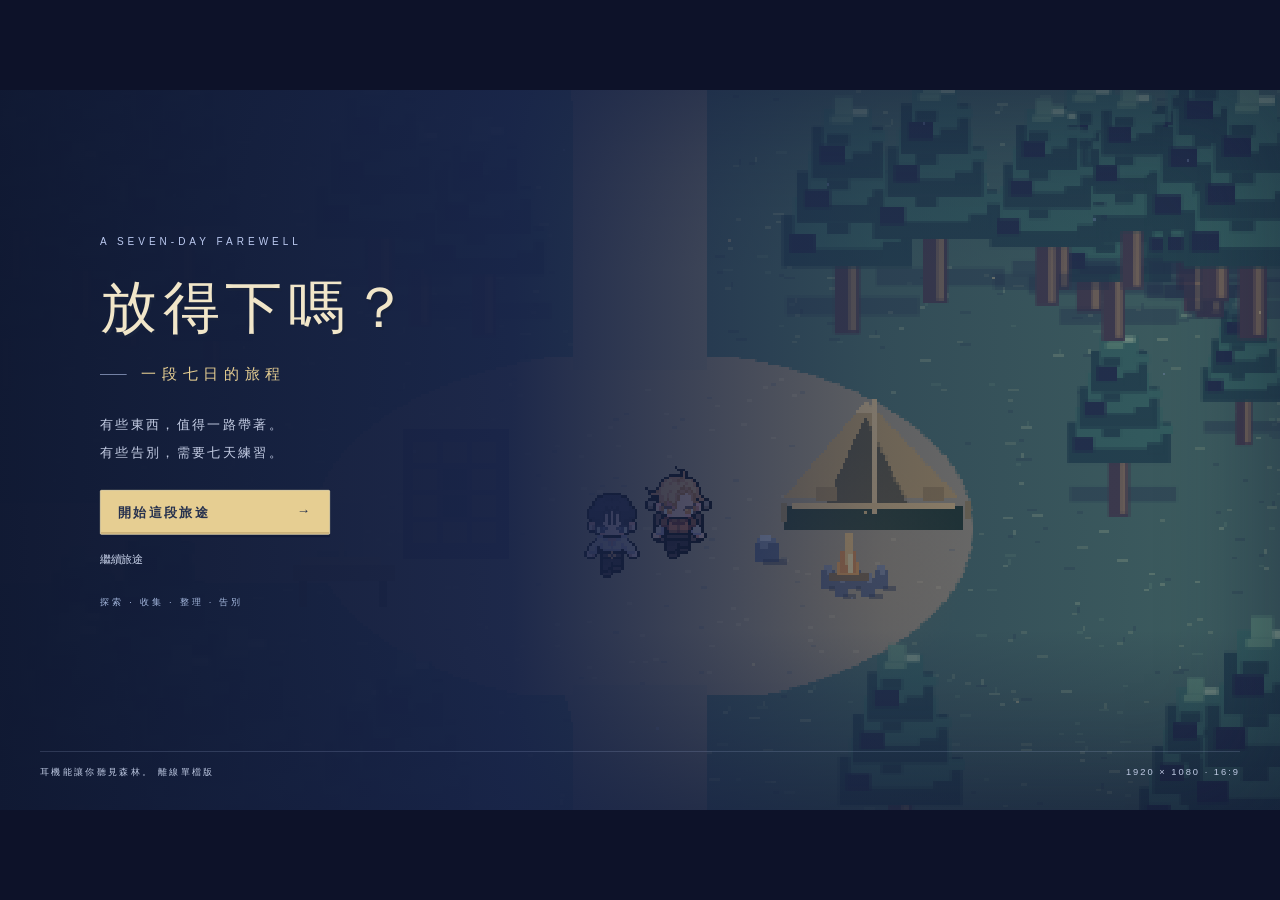
==== game.html @ 3dc8f846 "Publish 2026-10-05" ====
<!doctype html>
<html lang="zh-Hant"><head><meta charset="UTF-8"><meta name="viewport" content="width=device-width,initial-scale=1"><meta name="theme-color" content="#1b2449"><meta name="description" content="七天的旅途，一只逐漸破損的背包，和那些捨不得留下的東西。點陣探索與背包拼圖遊戲。"><title>放得下嗎？</title><link rel="icon" href="data:image/svg+xml,%3Csvg xmlns='http://www.w3.org/2000/svg' viewBox='0 0 32 32'%3E%3Cpath fill='%231a3026' d='M0 0h32v32H0z'/%3E%3Cpath fill='%23e8bf71' d='M12 5h8v8h7v7h-7v7h-8v-7H5v-7h7z'/%3E%3Cpath fill='%2352734e' d='M13 13h6v6h-6z'/%3E%3C/svg%3E"><style>:root{color-scheme:dark;--ink:#e5e4cb;--muted:#9dada0;--gold:#d8ba7a;--line:#60745b66;--panel:#14241feF}*{box-sizing:border-box}body{margin:0;background:#070e0c;color:var(--ink);font-family:'Noto Sans TC',sans-serif;overflow:hidden;display:grid;place-items:center;height:100dvh}button,input{font:inherit}button{cursor:pointer;color:inherit;background:#21392e;border:1px solid #768a6266;padding:12px 20px;transition:background .15s,border-color .15s}button:hover{background:#36513e;border-color:var(--gold)}button:focus-visible{outline:3px solid var(--gold);outline-offset:4px}button:disabled{opacity:.35;cursor:not-allowed}button.primary{background:#d7bd82;color:#1b2b22;border-color:#f6d99b;font-weight:600}button.primary:hover{background:#ead5a4}button.danger{color:#eea287;border-color:#aa6357}button.textbutton{border:0;background:transparent;color:var(--muted)}[hidden]{display:none!important}#stage{width:1920px;height:1080px;position:relative;overflow:hidden;transform-origin:center;flex:none;background:#183328}#world{position:absolute;width:100%;height:100%;image-rendering:pixelated}.vignette{position:absolute;inset:0;pointer-events:none;box-shadow:inset 0 0 180px 55px #050e0c8a;background:linear-gradient(180deg,#091b1855,transparent 25%,transparent 70%,#09141099)}header{position:absolute;top:40px;left:54px;right:54px;display:flex;align-items:center;justify-content:space-between;gap:30px}header .brand{display:flex;align-items:center;gap:22px}.flower{font-size:52px;color:var(--gold)}.brand strong{font-family:'Noto Serif TC',serif;font-size:30px;letter-spacing:5px}.brand small{display:block;font-size:12px;letter-spacing:4px;margin-top:3px;color:var(--muted)}.divider{height:43px;width:1px;background:#82917566;margin:0 10px}#location{font-size:20px;letter-spacing:3px}#location small{font-size:10px;letter-spacing:2px}.daybox{display:flex;align-items:center;gap:18px;margin-right:210px;background:#12211dd9;border:1px solid var(--line);padding:15px 27px}.daybox .sun{font-size:35px;color:var(--gold)}#day{font-family:'Noto Serif TC';font-size:21px}#time{display:block;font-size:12px;color:var(--muted);margin-top:3px}#days{font-size:13px;letter-spacing:6px;color:var(--gold);border-left:1px solid var(--line);padding-left:24px}nav{display:flex;gap:10px}nav button{font-size:22px;width:52px;height:52px;padding:0;background:#14251dcc}#quest{position:absolute;top:156px;left:55px;width:328px;background:linear-gradient(100deg,#14271ef2,#14271eb3);border:1px solid var(--line);padding:25px 27px;border-left:3px solid #b39c65}.eyebrow{font-size:12px;letter-spacing:3px;color:var(--gold)}#questDay{float:right;color:#99a487;font-size:11px;letter-spacing:1px}#quest h2{font-family:'Noto Serif TC';font-weight:500;font-size:26px;letter-spacing:3px;margin:17px 0 10px}#quest p{color:#a9b7a3;font-size:14px;line-height:1.9;margin:0}.questline{margin-top:20px;border-top:1px solid var(--line);padding-top:17px;font-size:13px;display:flex;gap:12px}.questline>span:first-child{color:var(--gold)}#exitlabel{position:absolute;top:144px;left:50%;transform:translateX(-50%);color:#dddcb2;font-size:15px;letter-spacing:4px;text-shadow:0 2px #101e18}#exitlabel span{display:block;text-align:center;margin-top:10px;font-size:24px;animation:float 2s infinite}#mapcard{position:absolute;bottom:131px;right:55px;width:246px;padding:20px;background:#13251ed9;border:1px solid var(--line);font-size:13px;letter-spacing:2px}#mapcard small{float:right;color:#aab295;font-size:10px}.mapstrip{display:flex;align-items:center;gap:15px;justify-content:center;margin:21px 0}.mapstrip i{width:29px;height:26px;background:#405b45;border:2px solid #6b8060;transform:rotate(45deg)}.mapstrip i.active{background:#c6b275;border-color:#e5d29c;box-shadow:0 0 20px #caba7233}#maphint{font-size:11px;color:var(--muted);letter-spacing:1px;margin:0}footer{position:absolute;bottom:30px;left:54px;right:54px;display:flex;justify-content:space-between;align-items:center;gap:20px}.controls{display:flex;align-items:center;gap:32px;font-size:13px;color:#a9b9a7}kbd{display:inline-block;background:#182b23;border:1px solid #83917a88;box-shadow:0 2px #08140c;border-radius:3px;color:#d6dec7;padding:5px 8px;font:12px 'Noto Sans TC';white-space:nowrap}.controls kbd{margin-right:5px}#bagbtn{display:flex;align-items:center;gap:19px;background:#1b3126eF;padding:16px 22px;font-size:15px;letter-spacing:2px;box-shadow:0 3px #070d09}#bagbtn>span{font-size:28px;color:var(--gold)}#bagbtn small{color:#a4b495;letter-spacing:1px}#interact{position:absolute;transform:translate(-50%,-100%);background:#101c19ee;border:1px solid #bfa870;padding:10px 15px;font-size:14px;white-space:nowrap;pointer-events:none}#interact kbd{margin-right:12px;color:#f6d89b}#bubble{position:absolute;padding:12px 18px;background:#ece1bd;color:#253326;font-size:15px;max-width:310px;box-shadow:5px 5px #0b1d1855;pointer-events:none}#bubble:after{content:'';position:absolute;bottom:-8px;left:20px;border-top:8px solid #ece1bd;border-right:8px solid transparent}#toast{position:absolute;bottom:128px;left:50%;transform:translateX(-50%);padding:14px 28px;background:#15281feb;border:1px solid #9aa37788;color:#e1d5ab;font-size:16px;opacity:0;pointer-events:none;transition:opacity .2s;z-index:9}#toast.show{opacity:1}#intro{position:absolute;inset:0;background:linear-gradient(90deg,#091812eb 0%,#102018c9 37%,#10251e22 70%);z-index:20}.introinner{position:absolute;top:235px;left:190px;text-align:center;width:510px}.introinner .eyebrow{letter-spacing:8px;font-size:12px}h1{font-family:'Noto Serif TC';font-size:104px;letter-spacing:18px;font-weight:500;line-height:1.2;margin:25px 0;color:#eee7cc;text-shadow:3px 4px #14261d}.subtitle{font-family:'Noto Serif TC';display:flex;align-items:center;justify-content:center;gap:22px;font-size:27px;letter-spacing:12px;color:#d1bc88}.subtitle span{width:43px;height:1px;background:#a99d70}.introinner p{font-family:'Noto Serif TC';font-size:17px;line-height:2.4;letter-spacing:4px;color:#bdc4ac;margin:45px 0}.introinner .primary{display:block;width:310px;margin:0 auto;font-size:18px;letter-spacing:5px;padding:19px}.introinner .primary span{margin-left:30px}.introinner .textbutton{margin:12px}.introinner>small{display:block;font-size:12px;letter-spacing:5px;color:#82977d;margin-top:35px}.introfoot{position:absolute;bottom:47px;left:60px;right:60px;color:#94a68e;display:flex;justify-content:space-between;font-size:12px;letter-spacing:3px}#overlay{position:absolute;inset:0;background:#000c;z-index:10;display:flex;align-items:center;justify-content:center}.panel{position:relative;background:#13241fed;border:1px solid #758366;box-shadow:0 0 0 6px #0d1a16,0 0 0 7px #65765b55;padding:36px;max-height:920px;overflow:auto;min-width:460px}.panel h2{font:500 30px 'Noto Serif TC';letter-spacing:5px;margin:10px 0 12px}.panel p{color:#aebda6;font-size:16px;line-height:1.9}.panelhead{display:flex;align-items:center;justify-content:space-between;gap:45px;margin-bottom:22px}.close{font-size:24px;width:44px;height:44px;padding:0;background:transparent}.actions{display:flex;gap:12px;flex-wrap:wrap;margin-top:24px}.menuitems{display:grid;gap:12px;margin-top:30px}.menuitems button{padding:17px 65px;letter-spacing:5px}.hint{font-size:13px!important;color:#8fa28b!important}.columns{display:flex;gap:38px}.grid{display:grid;position:relative;grid-template-columns:repeat(6,66px);grid-template-rows:repeat(6,66px);gap:3px;background:#090f0d;border:5px solid #0b1611;width:max-content;touch-action:none}.cell{background:#1d3127;border:1px solid #53614666;position:relative}.cell.blocked{background:repeating-linear-gradient(135deg,#101b16,#101b16 5px,#374133 6px,#374133 7px);opacity:.7}.cell.good{background:#4b7750!important}.cell.bad{background:#8a3e39!important}.itemcell{background:var(--itemcolor,#766544);border-color:#ddce9366;cursor:grab;box-shadow:inset 0 0 0 3px #0002}.itemcell.selected{outline:2px solid #ead190;outline-offset:-3px}.itemcell canvas{position:absolute;inset:0;width:100%;height:100%;image-rendering:pixelated;pointer-events:none}.itemcell span{position:absolute;bottom:1px;left:3px;font-size:10px;white-space:nowrap;pointer-events:none}.inventoryside{width:330px;display:flex;flex-direction:column}.itemdetail{background:#0c1913;border:1px solid #64714c66;padding:22px;min-height:190px}.itemdetail h3{font:22px 'Noto Serif TC';color:#d9c28e;margin:0 0 15px}.itemdetail p{font-size:14px}.itemdetail .tag{font-size:11px;color:#a8b28e;letter-spacing:2px}.itemlist{display:flex;gap:10px;flex-wrap:wrap;margin:15px 0}.itemchoice{padding:10px 12px;font-size:13px;min-width:90px;max-width:150px}.itemchoice.chosen{border-color:#f0d699;background:#455139}.itemchoice canvas{width:48px;height:48px;image-rendering:pixelated;display:block;margin:auto}.detailactions{display:grid;gap:10px;margin-top:18px}.statline{display:flex;justify-content:space-between;margin:15px 0;font-size:13px;color:#aeb999}.progress{height:5px;background:#31432e}.progress>i{display:block;height:100%;background:#c1b073}#dialogue{position:absolute;left:235px;right:235px;bottom:110px;background:#10211ff5;border:1px solid #8c916a;box-shadow:0 0 0 5px #091612aF;min-height:165px;z-index:30;padding:28px 50px 28px 160px;cursor:pointer}#dialogue canvas{position:absolute;left:24px;bottom:0;width:112px;height:155px;image-rendering:pixelated}#dialogue b{display:block;color:#d8bc82;font:20px 'Noto Serif TC';letter-spacing:4px;margin-bottom:14px}#dialogue p{font:21px 'Noto Serif TC';line-height:1.7;margin:0}#dialogue small{display:block;text-align:right;color:#8fa48b;font-size:11px;letter-spacing:2px;margin-top:12px}.slots{display:grid;grid-template-columns:repeat(4,220px);gap:16px}.slot{height:168px;padding:0;overflow:hidden;text-align:left;background:#12211b}.slot img{display:block;width:100%;height:108px;object-fit:cover;image-rendering:pixelated}.slot span{display:block;margin:8px 12px;font-size:12px}.slot small{color:#a2af98}.garden{display:grid;grid-template-columns:repeat(4,100px);gap:10px}.garden button{height:95px;font-size:28px}.garden button small{display:block;font-size:11px}.assembly{display:grid;grid-template-columns:repeat(2,200px);gap:14px}.assembly button{height:115px}.ending{text-align:center;width:850px}.ending h2{font-size:48px;letter-spacing:12px}.ending p{line-height:2.3}.quality{font:28px 'Noto Serif TC';color:#e2c58a}.fireportrait{width:420px;height:260px;image-rendering:pixelated;border:1px solid var(--line)}.scrolllist{max-height:360px;overflow:auto}.range{display:flex;align-items:center;justify-content:space-between;gap:25px;margin:25px 0}.range input{width:210px;accent-color:#d2b577}.achievement{padding:15px;border-bottom:1px solid var(--line);color:#8b9f8a}.achievement.earned{color:#e1c68e}.dragghost{position:absolute;z-index:40;pointer-events:none;opacity:.85;display:grid;gap:3px}.dragghost i{background:#b9a46b99;border:2px solid #dfd097} @keyframes float{50%{transform:translateY(-6px)}}@media(prefers-reduced-motion:reduce){*{animation:none!important;transition:none!important}}
#stage{position:absolute;left:50%;top:50%;margin:0}
</style><style>header .brand{display:none}header{justify-content:space-between;pointer-events:none}header>*{pointer-events:auto}.daybox{margin:0;min-width:380px}#quest{top:151px}#mapcard{width:330px}#westexit,#southexit{position:absolute;color:#dddcb2;text-shadow:0 2px #101e18;font-size:16px;letter-spacing:3px;pointer-events:none}#westexit{left:32px;top:660px}#westexit.east{left:auto;right:32px}#southexit{bottom:106px;left:50%;transform:translateX(-50%)}#fade{position:absolute;inset:0;background:#000;opacity:0;pointer-events:none;z-index:25}.pieceart{position:absolute;pointer-events:none;image-rendering:pixelated;opacity:.95}.belowbag{margin-top:15px;width:416px;min-height:155px;padding:15px}.belowbag p{margin-bottom:0}.inventoryside{min-width:290px}.minishape{display:grid;grid-auto-rows:7px;grid-auto-columns:7px;gap:1px;width:max-content;margin:8px auto}.minishape i{background:#c4b078}.itemchoice small{display:block;font-size:10px;color:#c8c6ac;margin-top:5px}.targetcell{border:1px solid #c9b16a;background:#655b3533}.talkchoices{display:grid;gap:16px;max-width:770px}.talkchoices button{text-align:left;padding:22px}.garden{grid-template-columns:repeat(3,110px)}.garden button{height:90px}.endinglayout{display:flex;gap:46px;align-items:center;width:1170px}.endinglayout>canvas{width:600px;height:450px;image-rendering:pixelated;flex:none;border:1px solid #6d795e}.endinglayout h2{font-size:40px;letter-spacing:5px}.endinglayout p{line-height:2}.endinglayout>div{flex:1}.burialscene{display:flex;gap:35px;align-items:center;max-width:950px}.burialscene canvas{width:480px;height:360px;image-rendering:pixelated}.burialscene>div{max-width:360px}#soulart{display:block;width:960px;height:540px;image-rendering:pixelated}#holdarea{display:flex;align-items:center;justify-content:center;gap:30px;padding-top:20px}#holdring{--progress:0deg;display:grid;place-items:center;width:90px;height:90px;border-radius:50%;background:radial-gradient(circle,#152421 59%,transparent 60%),conic-gradient(#e4d3a5 var(--progress),#36483e 0);font-size:28px;color:#e4d3a5}.intro-symbol{font-size:140px;letter-spacing:0}.panel{max-height:940px}#dialogue{bottom:70px}#dialogue p{max-height:175px;overflow:auto}.introfoot a{color:#d3c697}.introfoot span{margin-left:auto}

#intro{background:#101c18}.introinner{left:160px}.introinner:after{content:'';position:absolute;left:650px;top:20px;width:1px;height:500px;background:#6b796c22}
.staging{border:1px dashed #73856c;padding:12px;min-height:120px;max-height:235px;overflow:auto;background:#09160f66;align-content:flex-start}
.staging:empty:after{content:'拖曳至格子外，暫放在這裡';font-size:13px;color:#87967e;margin:auto}
.grade{font:12px 'Noto Sans TC',sans-serif;color:#b7bb9e;white-space:nowrap}
.cutslots{display:flex;flex-direction:column;align-items:center;gap:8px}.cutslots>button,.scissorsslot{width:94px;min-height:70px;border:1px solid #a0a77a;text-align:center;padding:8px;font-size:12px}.cutslots canvas{width:40px;height:40px;image-rendering:pixelated}.cutslots small{display:block}#clothchoices{max-height:105px;overflow:auto}#clothchoices button{font-size:12px;padding:7px}#docut{width:100%;margin-bottom:8px}
#achievement-toast{position:absolute;right:55px;bottom:120px;width:350px;padding:22px 26px;background:#162b23f5;border:1px solid #b6a879;box-shadow:0 5px 20px #0007;z-index:35;pointer-events:none;opacity:0;transform:translateY(70px);transition:transform .65s,opacity .65s}#achievement-toast.show{opacity:1;transform:translateY(0)}#achievement-toast small{color:#c9af7b;letter-spacing:3px}#achievement-toast strong{display:block;font:24px 'Noto Serif TC';margin:10px 0}#achievement-toast p{font-size:13px;line-height:1.7;margin:0;color:#c7cfb4}
</style><style>/* 靛藍旅途：1920 × 1080 的介面皮膚。格子尺寸由遊戲邏輯共用，維持 66 + 3 px。 */
:root{--ink:#f0eee5;--muted:#b4bdd9;--gold:#e6ce92;--line:#8796ca66;--panel:#1b2449;--blue:#718ce0;--paper:#e8dfc4;--paper-ink:#303955}
body{background:#0d1229}#stage{background:#293c57}
button{background:#2b3b66;border-color:#8495c080;box-shadow:inset 0 2px #b0bee318,0 3px #0e1630;border-radius:2px}
button:hover{background:#405789;border-color:#e6ce92}button:active{box-shadow:inset 0 2px #0e163055}
button.primary{background:#e6ce92;color:#26314e;border-color:#f4e5b9;box-shadow:inset 0 -3px #b3986680,0 4px #111b39}
button.primary:hover{background:#f0dfb0}button.danger{color:#efb5a3;border-color:#c18480}button.textbutton{box-shadow:none}
.vignette{box-shadow:inset 0 0 140px 35px #1019326b;background:linear-gradient(180deg,#111a3933,transparent 25%,transparent 75%,#10152e80)}
.daybox,#quest,#mapcard,#bagbtn{background:#1b284beF;border:2px solid #8293bd;box-shadow:inset 0 0 0 4px #1a2545,inset 0 0 0 5px #9ca8cc33,0 5px #10172a80}
.daybox{min-width:392px;padding:16px 26px}.daybox .sun{color:#f0d797}#day{font-size:24px}#time{font-size:14px}#days{font-size:14px;color:#e6ce92}
nav button{background:#202d50ed;border-color:#91a0c3;color:#e8ddbc;width:56px;height:56px}
#quest{width:336px;padding:24px 26px;border-top:4px solid #d6c18d}#quest h2{color:#f2e5c2;margin-top:15px}#quest p{color:#c8d0e4;font-size:16px}
.eyebrow{font-size:14px;letter-spacing:3px}#questDay{color:#bac4df;font-size:13px}.questline{font-size:14px;border-color:#91a0c34d;line-height:1.7}
#mapcard{padding:22px 24px;font-size:16px}#mapcard small{color:#c4cbe1;font-size:13px}.mapstrip{gap:19px;margin:24px 0}
.mapstrip i{background:#3b507a;border-color:#8299c2;width:24px;height:24px}.mapstrip i.active{background:#ead8a2;border-color:#fff0c4;box-shadow:0 0 0 4px #e6ce921c}#maphint{font-size:14px;line-height:1.7}
.controls{gap:22px;color:#e0e4ef;font-size:14px;text-shadow:0 2px #111a31}.controls kbd{margin-right:7px}kbd{background:#233458;border-color:#8e9fc1;color:#f4e9ca;box-shadow:0 2px #10172a;border-radius:2px;font-size:13px}
#bagbtn{padding:18px 22px;font-size:17px;border-color:#cfba89}#bagbtn small{color:#c9d1e5;font-size:14px}
#exitlabel,#westexit,#southexit{color:#fff0c4;text-shadow:0 2px #182342,2px 0 #182342,-2px 0 #182342}#exitlabel{font-size:17px}
#interact{background:#1b284bf5;border:2px solid #e6ce92;color:#fff0d0;font-size:16px;box-shadow:0 4px #10172a66}
#bubble{background:#ece3c8;color:#293653;box-shadow:4px 4px #19264580}#bubble:after{border-top-color:#ece3c8}
#toast{background:#202e52f5;border-color:#c6b991;color:#f4e5bd}
#overlay{background:#0b1225bb}
.panel{background:#1d294c;border:2px solid #d7c38f;box-shadow:0 0 0 5px #111b35,0 0 0 7px #8093bd,inset 0 0 0 7px #34476a;padding:34px 40px;scrollbar-color:#8e9dc3 #1d294c}
.panelhead{border-bottom:1px solid #a1afd04d;padding-bottom:18px;margin-bottom:22px}.panelhead h2{color:#f0dfb0;font-size:30px}.panelhead h2:before{content:'✧';color:#a1b7f2;margin-right:18px;font-size:24px}
.panel p{color:#c7d0e7}.panel .hint{color:#bac6df!important;font-size:14px!important;line-height:1.8}.close{background:#27395b;color:#e9d4a0;border:1px solid #8b9cbf}
.itemdetail{background:var(--paper);border:2px solid #b8a783;box-shadow:inset 0 0 0 4px #f7eed344;color:var(--paper-ink)}
.itemdetail h3{color:#303955;font-weight:600}.itemdetail p{color:#39435c;font-size:16px;line-height:1.8}.itemdetail .tag,.itemdetail .grade{color:#59627a;font-size:13px}
.inventory-panel{width:1060px;max-height:976px;padding:26px 38px}.inventory-panel .panelhead{padding-bottom:12px;margin-bottom:20px}.inventory-panel .columns{gap:38px}.inventory-panel .inventoryside{width:410px;min-width:340px}
.pack-column{width:466px;flex:none}.pack-surface{padding:16px 20px 22px;background:#3a4d76;border:2px solid #8194c1;outline:1px dashed #b5c0d077;outline-offset:-9px;box-shadow:inset 0 8px #7185ad33,0 5px #111b35}
.pack-surface .statline{margin:0 0 16px;color:#e4e4e5;font-size:14px;gap:10px}.pack-surface .statline span:first-child{color:#f0d9a0}
.grid{background:#17243d;border-color:#17243d;box-shadow:0 0 0 1px #98a7c466}.cell{background:#2b3d61;border-color:#7286af66;box-shadow:inset 0 2px #b4c4e711}
.cell.blocked{background:repeating-linear-gradient(135deg,#19233b,#19233b 6px,#68627b 7px,#68627b 9px);opacity:.8}
.itemcell{background:var(--itemcolor,#766544);border-color:#f0e4bb80;box-shadow:inset 0 0 0 3px #11152622}.itemcell.selected{outline:3px solid #ffe4a2;outline-offset:-4px}
.cell.good{background:#4e8e7e!important;outline:2px solid #b6e4c5;outline-offset:-3px}.cell.bad{background:#945b69!important;outline:2px solid #f4b9ae;outline-offset:-3px}
.belowbag{width:466px;margin-top:18px;min-height:136px;padding:16px 19px}.belowbag h3{margin-bottom:10px}.belowbag p{margin-top:8px}
.staging{background:#15203b;border:2px dashed #8096c0;min-height:178px;max-height:235px;padding:15px;margin-top:14px}.staging:empty:after{color:#bcc9e3;font-size:14px;line-height:1.8}
.inventoryside>.eyebrow{padding-top:6px}.inventoryside>.hint{margin-top:2px}.inventoryside>.travel-note{margin-top:auto;padding:18px 0 0;border-top:1px solid #91a4ce55}
.itemchoice{background:#334468;font-size:14px}.itemchoice.chosen{background:#526395;border-color:#efd89c}.itemchoice small{font-size:12px;color:#ccd5e9}
.detailactions{gap:12px}.detailactions button{padding:15px 20px;text-align:left}.detailactions kbd{float:right}.targetcell{border-color:#f2d69a;background:#ead29522}.statline{color:#c6d0e6;font-size:14px}
.cutslots>button,.scissorsslot{border-color:#94a8d3}.progress{background:#31446c}.progress>i{background:#e6ce92}.minishape i{background:#e6ce92}
#dialogue{background:#e8dfc6;border:3px solid #b7a77d;box-shadow:0 0 0 5px #17233e,0 0 0 7px #8f9dc0;color:#303854;left:235px;right:235px;padding:26px 42px 24px 166px;min-height:176px}
#dialogue b{color:#394d79;font-size:22px}#dialogue p{color:#29334d;font-size:23px}#dialogue small{color:#5b6380;font-size:13px}#dialogue canvas{left:28px}
.talkchoices button{background:#2f426b;border-color:#879cc3;font-size:17px;line-height:1.8}.talkchoices button:hover{background:#465e90}
.slot{background:#253657;border-color:#8c9dbe}.slot span{font-size:14px}.slot small{color:#c2cde2}.range input{accent-color:#e6ce92}.achievement{color:#aebcda}.achievement.earned,.quality{color:#eed69d}
#achievement-toast{background:#1e2c51f5;border:2px solid #e6ce92;box-shadow:inset 0 0 0 4px #384c76,0 5px #11172d99}#achievement-toast p{color:#cbd4e8;font-size:14px}#achievement-toast small{color:#eed7a2}
#holdring{background:radial-gradient(circle,#1d2a4b 59%,transparent 60%),conic-gradient(#e6ce92 var(--progress),#496188 0)}
#intro{background:linear-gradient(90deg,#101933fc 0%,#182448f5 40%,#1b294680 69%,#111b3c33 100%)}
#stage:has(#intro:not([hidden]))>header,#stage:has(#intro:not([hidden]))>#quest,#stage:has(#intro:not([hidden]))>#mapcard,#stage:has(#intro:not([hidden]))>footer,#stage:has(#intro:not([hidden]))>#exitlabel,#stage:has(#intro:not([hidden]))>#westexit,#stage:has(#intro:not([hidden]))>#southexit{visibility:hidden}
.introinner{top:218px;left:150px;width:630px;text-align:left}.introinner:after{display:none}.introinner .eyebrow{font-size:15px;letter-spacing:6px;color:#bccaf1}
.introinner h1.intro-symbol{font-size:86px;letter-spacing:8px;margin:32px 0 24px;line-height:1.4;color:#f1e6c9;text-shadow:3px 4px #17223d}
.subtitle{justify-content:flex-start;font-size:23px;letter-spacing:8px;color:#e6ce92}.subtitle span{background:#a4b3da;width:40px}.subtitle span:last-child{display:none}
.introinner p{font-size:20px;letter-spacing:3px;color:#c4cde4;margin:38px 0 36px;line-height:2.1}.introinner .primary{margin:0;width:345px;text-align:left;padding:19px 26px;font-size:20px;letter-spacing:3px}.introinner .primary span{float:right;margin-left:0}
.introinner .textbutton{margin:16px 0;padding-left:0;font-size:16px;color:#cad4eb}.introinner>small{font-size:14px;letter-spacing:4px;color:#a6b9df;margin-top:16px}
.introfoot{color:#bfcae3;font-size:14px;border-top:1px solid #a0b1d844;padding-top:22px}.introfoot a{color:#eed8a2}
</style></head>
<body><main id="stage" aria-label="探索遊戲畫面"><canvas id="world" width="480" height="270" aria-label="探索地圖"></canvas><div class="vignette"></div><header><div class="brand"><span class="flower">✣</span><div><strong>第七日</strong><small>花 仍 會 開</small></div><span class="divider"></span><span id="location">營區基地<small>FOREST'S EDGE</small></span></div><div class="daybox"><span class="sun">☼</span><div><span id="day">第一日</span><small id="time">晨光 · 06:00</small></div><div id="days">● ○ ○ ○ ○ ○ ○</div></div><nav><button id="sound" title="切換聲音" aria-label="切換聲音">♫</button><button id="fullscreen" title="全螢幕" aria-label="全螢幕">⛶</button><button id="menu" title="選單 Esc" aria-label="選單">☰</button></nav></header><aside id="quest"><div class="eyebrow">今日的約定 <span id="questDay">01 / 07</span></div><h2 id="questTitle">收集木材</h2><p id="questText">沿著小徑，找一些能用的東西。</p><div class="questline"><span>◇</span><span id="questSub">完成木材組件（上）</span></div></aside><div id="exitlabel">森林小徑 <span>↑</span></div><div id="bubble" hidden></div><div id="interact" hidden><kbd>F</kbd><span></span></div><aside id="mapcard"><div>探索地圖 <small id="mapcount">01 / 04</small></div><div class="mapstrip"><i></i><i></i><i></i><i class="active"></i></div><p id="maphint">森林邊緣的一小片平地</p></aside><div id="toast" role="status"></div><footer><div class="controls"><span><kbd>W A S D</kbd> / <kbd>↑ ↓ ← →</kbd> 移動</span><span><kbd>Shift</kbd> 衝刺</span><span><kbd>F</kbd> 互動</span><span><kbd>E</kbd> 背包</span><span><kbd>Esc</kbd> 選單</span></div><button id="bagbtn"><span>▣</span> 旅人的背包 <small id="bagcount">7 / 36</small><kbd>E</kbd></button></footer><div id="westexit"></div><div id="southexit"></div><div id="fade" aria-hidden="true"></div><div id="overlay" hidden></div><div id="dialogue" hidden></div><div id="intro"><div class="introinner"><div class="eyebrow">A SEVEN-DAY FAREWELL</div><h1 class="intro-symbol">放得下嗎？</h1><div class="subtitle"><span></span>一段七日的旅程<span></span></div><p>有些東西，值得一路帶著。<br>有些告別，需要七天練習。</p><button class="primary" id="start">開始這段旅途 <span>→</span></button><button class="textbutton" id="continue">繼續旅途</button><small>探索 · 收集 · 整理 · 告別</small></div><div class="introfoot">耳機能讓你聽見森林。 離線單檔版<span>1920 × 1080 · 16:9</span></div></div></main><script type="application/json" id="asset-manifest">{"images":{"background.camp":{"src":null},"background.forest":{"src":null},"background.monastery":{"src":null},"background.grassland":{"src":null},"background.empty-camp":{"src":null},"background.return-camp":{"src":null},"character.tana":{"src":null,"frameWidth":21,"frameHeight":33,"frames":6,"fps":8,"displayWidth":null,"displayHeight":null,"nativeSize":true,"walkDirectory":"characters/taana","walkFrames":{"down":["[data-uri]","[data-uri]","[data-uri]","[data-uri]","[data-uri]","[data-uri]"],"left":["[data-uri]","[data-uri]","[data-uri]","[data-uri]","[data-uri]","[data-uri]"],"right":["[data-uri]","[data-uri]","[data-uri]","[data-uri]","[data-uri]","[data-uri]"],"up":["[data-uri]","[data-uri]","[data-uri]","[data-uri]","[data-uri]","[data-uri]"]}},"character.colin":{"src":null,"frameWidth":25,"frameHeight":36,"frames":6,"fps":8,"displayWidth":25,"displayHeight":36,"walkDirectory":"characters/colyn","walkFrames":{"down":["[data-uri]","[data-uri]","[data-uri]","[data-uri]","[data-uri]","[data-uri]"],"left":["[data-uri]","[data-uri]","[data-uri]","[data-uri]","[data-uri]","[data-uri]"],"right":["[data-uri]","[data-uri]","[data-uri]","[data-uri]","[data-uri]","[data-uri]"],"up":["[data-uri]","[data-uri]","[data-uri]","[data-uri]","[data-uri]","[data-uri]"]}},"portrait.tana":{"src":null},"portrait.colin":{"src":null},"cutscene.soul":{"src":null},"ending.relics":{"src":null},"ending.john-doe":{"src":null},"ending.love":{"src":null},"ending.return":{"src":null},"ending.farewell":{"src":null},"item.branch":{"src":null},"item.plank":{"src":null},"item.timber":{"src":null},"item.scrap":{"src":null},"item.silver":{"src":null},"item.cloth":{"src":null},"item.silk":{"src":null},"item.coat":{"src":null},"item.scissors":{"src":null},"item.seed":{"src":null},"item.flower":{"src":null},"item.ring":{"src":null},"item.book":{"src":null},"item.ribbon":{"src":null},"item.letter":{"src":null},"item.wreath":{"src":null},"item.nametag":{"src":null},"item.score":{"src":null},"item.gem":{"src":null},"item.poisonflower":{"src":null},"item.pebble":{"src":null},"prop.tent":{"src":null},"prop.fire":{"src":null},"prop.workbench":{"src":null},"item.wood":{"src":null},"item.metal":{"src":null},"item.fineMetal":{"src":null},"item.bentNails":{"src":null},"item.nails":{"src":null},"item.fineNails":{"src":null},"item.rag":{"src":null},"item.toxicSeed":{"src":null},"item.edibleSeed":{"src":null},"item.oldBook":{"src":null},"item.fineLath":{"src":null},"item.woodPeg":{"src":null},"item.poetry":{"src":null}},"audio":{"forest":{"src":null,"loop":true},"fire":{"src":null,"loop":true},"pickup":{"src":null},"craft":{"src":null},"ending":{"src":null}}}</script><script>const factories={"scripts/main.js":async function(exports,require){
const {initRelationships}=require("scripts/systems/relationships.js");
const {initStory}=require("scripts/systems/story.js");
const {loadAssets}=require("scripts/rendering/assets.js");
// 程式入口：只負責把各功能連接起來。
const {initJourney,game,maps}=require("scripts/systems/journey.js");
const {initInventory}=require("scripts/systems/inventory.js");
const {initCrafting}=require("scripts/systems/crafting.js");
const {initFarewell}=require("scripts/systems/farewell.js");
const {initMenus}=require("scripts/ui/menus.js");
const {capacity}=require("scripts/core/rules.js");
initInventory();initCrafting();initFarewell();initMenus();initRelationships();initStory();await loadAssets();initJourney();
if(document.modelContext?.registerTool){const life=new AbortController();const add=t=>{try{Promise.resolve(document.modelContext.registerTool(t,{signal:life.signal})).catch(()=>{})}catch{}};add({name:'read_journey',description:'Read the current game day, location, inventory and available interactions.',inputSchema:{type:'object',properties:{},additionalProperties:false},annotations:{readOnlyHint:true},execute:()=>({day:game.state.day,location:maps[game.state.map],started:game.state.started,mode:game.mode,position:{x:Math.round(game.state.x),y:Math.round(game.state.y)},dialogueLines:game.dialogues.length,craftDone:game.state.craftDone,capacity:capacity(game.state),items:game.state.bag.map(i=>({name:i.name,x:i.x,y:i.y})),nearby:game.near?.label||null})});add({name:'open_backpack',description:'Open the same backpack as the E key. Does not collect, consume or move items.',inputSchema:{type:'object',properties:{},additionalProperties:false},annotations:{readOnlyHint:false},execute:()=>{if(!game.state.started||game.mode||game.dialogues.length)throw Error('Start the journey and finish the current interaction first.');game.actions.inventory();return{opened:true,capacity:capacity(game.state)}}});addEventListener('pagehide',()=>life.abort(),{once:true})}

Object.assign(exports,{});
},"scripts/systems/relationships.js":function(exports,require){
const {dialogues : D}=require("scripts/data/dialogues.js");
const {achievementData}=require("scripts/data/achievements.js");
const {applyChoice}=require("scripts/core/catalog.js");
const {burnedGift,talkTier,availableTalks,rotatingChoices}=require("scripts/core/relationship-rules.js");
const Core=require("scripts/core/rules.js");
const {game,$,$$,panel,closePanel,say,bubble,hud}=require("scripts/systems/journey.js");

const sample=a=>a[Math.floor(Math.random()*a.length)];
const lines=a=>a.map(l=>[l.speaker==='tana'?'Ａ':'Ｂ',l.text.replace('{burned_gift_name}',burnedGift(game.state)||'')]);
const awardQueue=[];let awardActive=false;
function showAward(){
  if(awardActive||!awardQueue.length)return;
  awardActive=true;const id=awardQueue.shift(),data=achievementData.find(a=>a[0]===id);
  let el=$('#achievement-toast');if(!el){el=document.createElement('div');el.id='achievement-toast';el.setAttribute('role','status');$('#stage').append(el)}
  el.innerHTML='<small>成就解鎖</small><strong>'+data[1]+'</strong><p>'+data[2]+'</p>';
  // 新建立的第一個通知也先確立下方的起始樣式，再套用共同的滑入動畫。
  el.classList.remove('show');
  void el.offsetHeight;
  el.classList.add('show');
  setTimeout(()=>{el.classList.remove('show');setTimeout(()=>{awardActive=false;showAward()},650)},7000);
}
function unlock(id){const a=game.state.achievements;if(!a.includes(id)){a.push(id);awardQueue.push(id);showAward()}}
function syncFollowing(){const s=game.state;if(s.affinity>=60)s.stayingToday=false;if(s.affinity<50){s.ax=287;s.ay=189;game.trail=[]}}
function changeAffinity(delta){const s=game.state;s.affinity=Math.max(0,Math.min(100,s.affinity+delta));syncFollowing()}
function recordBurn(it){
  const s=game.state;s.burned++;s.burnedOrigins??=[];s.burnedKeys??=[];
  const origin=it.originId??it.id;
  if(it.memory&&!s.burnedOrigins.includes(origin)){s.burnedOrigins.push(origin);s.burnedMemories++;s.burnedMemory=true;changeAffinity(-20)}
  if(!s.burnedKeys.includes(it.originKey||it.key))s.burnedKeys.push(it.originKey||it.key);
  if(it.fromTana&&!s.burnedNames.includes(it.originName||it.name))s.burnedNames.push(it.originName||it.name);
}
function gift(it){
  const s=game.state;
  if(s.day===7||it.noGift||!s.bag.some(i=>i.id===it.id))return;
  const key=D.gifts.specific.some(g=>g.id===it.key)?it.key:it.key==='flower'?'flower_safe':it.key==='poisonflower'?'flower_toxic':it.key==='nametag'&&it.initial?'name_strip':it.type==='book'?'book':it.key;
  const entry=D.gifts.specific.find(g=>g.id===key);
  if(!entry){s.rejectedGifts++;if(s.rejectedGifts>=3)unlock('garbage');closePanel();bubble(sample(D.gifts.rejection.pool).lines[0].text);return}
  if(entry.max_accepted&&s.gifted.filter(g=>g.key===it.key).length>=entry.max_accepted){closePanel();say(lines(entry.limit_lines));return}
  if(entry.affinity_delta){applyChoice(s,'gift:'+entry.id,entry.affinity_delta);syncFollowing()}
  if(entry.accepted){s.bag=s.bag.filter(i=>i.id!==it.id);s.gifted.push({...it,memory:true,x:-1,y:-1});s.gifts++;if(it.key==='ring')s.ringGifted=true;if(it.key==='nametag')unlock('remember')}
  closePanel();say(lines(entry.lines));hud();
}
function talk(){
  const s=game.state,id=talkTier(s);if(s.day>=7)return;
  const tier=D.interactions.tiers.find(t=>t.id===(id==='neutral'?'high':id));
  const pool=rotatingChoices(s,'talk:'+id,availableTalks(s));
  say(lines([sample(tier.opening_pool)]),()=>{
    game.mode='talk';panel('想對塔納說的話','<div class="talkchoices">'+pool.map((t,i)=>'<button data-talk="'+i+'">'+t.label+'</button>').join('')+'</div>');
    $$('[data-talk]').forEach(b=>b.onclick=()=>{const t=pool[Number(b.dataset.talk)];applyChoice(s,t.id,t.affinity_delta||0);syncFollowing();closePanel();say(lines(t.lines))});
  });
}
function banter(){
  const s=game.state;if(s.affinity<50||s.stayingToday||s.day===7)return;
  const high=s.affinity>=85&&s.burnedMemories===0;
  let pool=D.following.modes.find(t=>t.id===(high?'high':'low')).pool;
  pool=pool.filter(t=>(t.id!=='follow_joke'||(!s.jokeTold&&s.banterCount>=7))&&(t.id!=='follow_song'||s.burnedKeys?.includes('score'))&&(!t.requires?.current_map_has_hidden_good_loot||Core.loot(s,s.map).some(i=>Core.defs[i.key].grade==='優質'&&Math.hypot(i.x-s.x,i.y-s.y)>45)));
  const line=high&&!s.jokeTold&&s.banterCount>=7?pool.find(t=>t.id==='follow_joke'):rotatingChoices(s,'banter:'+(high?'high':'low'),pool,1)[0];
  if(!line)return;if(line.id==='follow_joke')s.jokeTold=true;else s.banterCount=(s.banterCount||0)+1;
  bubble(line.text);
}
function initRelationships(){Object.assign(game.actions,{gift,talk,banter,unlock,recordBurn})}


Object.assign(exports,{unlock,changeAffinity,recordBurn,initRelationships});
},"scripts/data/dialogues.js":function(exports,require){
const dialogues = {
  "schema_version": 1,
  "language": "zh-Hant",
  "characters": {
    "tana": {
      "name": "塔納"
    },
    "colin": {
      "name": "柯林"
    }
  },
  "display_rules": {
    "conversation": {
      "placement": "bottom",
      "portrait": "current_speaker_left"
    },
    "colin_solo": {
      "placement": "bottom",
      "portrait": "colin_left"
    },
    "tana_solo_follow": {
      "placement": "above_head",
      "shape": "comic_bubble"
    },
    "night_exit_warning": {
      "placement": "bottom",
      "portrait": "tana_left",
      "explicit_exception": true
    }
  },
  "affection": {
    "initial": 85,
    "maximum": 100,
    "hidden_from_player": true,
    "burn": {
      "delta": -20,
      "applies_to": [
        "tana_related",
        "gift_from_tana"
      ],
      "deduplicate_per_item": true
    },
    "stop_following": {
      "below": 50,
      "wait_at": "campfire"
    },
    "after_burning_next_day_follow_distance_px": {
      "normal": 100,
      "distant_range": [
        250,
        400
      ]
    }
  },
  "gifts": {
    "sampling": {
      "rejection": "random_one_full_dialogue",
      "specific_gift": "use_full_sequence"
    },
    "rejection": {
      "match_tags": [
        "wood",
        "metal",
        "stone",
        "damaged"
      ],
      "accepted": false,
      "affinity_delta": null,
      "counts_toward_achievement": "gift_junk_attempts",
      "pool": [
        {
          "id": "reject_keep",
          "lines": [
            {
              "speaker": "tana",
              "text": "你自己留著。"
            }
          ]
        },
        {
          "id": "reject_use",
          "lines": [
            {
              "speaker": "tana",
              "text": "你是要我用在哪裡？"
            }
          ]
        },
        {
          "id": "reject_inspiration",
          "lines": [
            {
              "speaker": "tana",
              "text": "誰給你的靈感，讓你想送我這些？"
            }
          ]
        }
      ]
    },
    "specific": [
      {
        "id": "gem",
        "match_tags": [
          "gem"
        ],
        "accepted": true,
        "affinity_delta": null,
        "lines": [
          {
            "speaker": "tana",
            "text": "我不討厭閃閃發光的東西。"
          },
          {
            "speaker": "colin",
            "text": "難怪你喜歡我！"
          },
          {
            "speaker": "tana",
            "text": "……"
          }
        ]
      },
      {
        "id": "ring",
        "match_tags": [
          "ring"
        ],
        "accepted": true,
        "affinity_delta": null,
        "records": [
          "ring_accepted_by_tana"
        ],
        "lines": [
          {
            "speaker": "tana",
            "text": "你知道這是什麼意思嗎？"
          },
          {
            "speaker": "colin",
            "text": "知道啊！"
          }
        ]
      },
      {
        "id": "flower_safe",
        "match_tags": [
          "flower_nontoxic"
        ],
        "accepted": true,
        "affinity_delta": null,
        "lines": [
          {
            "speaker": "tana",
            "text": "它很快就會枯萎了。"
          },
          {
            "speaker": "colin",
            "text": "所以要現在送你啊！"
          }
        ]
      },
      {
        "id": "flower_toxic",
        "match_tags": [
          "flower_toxic"
        ],
        "accepted": true,
        "affinity_delta": null,
        "lines": [
          {
            "speaker": "tana",
            "text": "這有毒。"
          },
          {
            "speaker": "colin",
            "text": "對你沒影響吧？"
          },
          {
            "speaker": "tana",
            "text": "對你有。"
          }
        ],
        "max_accepted": 2,
        "limit_lines": [
          {
            "speaker": "tana",
            "text": "我看起來像毒窟嗎？"
          }
        ]
      },
      {
        "id": "book",
        "match_tags": [
          "book"
        ],
        "accepted": true,
        "affinity_delta": null,
        "lines": [
          {
            "speaker": "tana",
            "text": "這本書我以前看過了。"
          },
          {
            "speaker": "colin",
            "text": "啊……好吧。"
          },
          {
            "speaker": "tana",
            "text": "我可以再看一次。"
          },
          {
            "speaker": "colin",
            "text": "為什麼？"
          },
          {
            "speaker": "tana",
            "text": "是你送的。"
          }
        ]
      },
      {
        "id": "name_strip",
        "match_tags": [
          "colin_initial_name_strip"
        ],
        "accepted": true,
        "affinity_delta": null,
        "unlocks": "remember_me",
        "records": [
          "name_strip_held_by_tana"
        ],
        "lines": [
          {
            "speaker": "colin",
            "text": "你也許會丟掉，但我就是想給你。"
          },
          {
            "speaker": "tana",
            "text": "……"
          },
          {
            "speaker": "tana",
            "text": "至少現在，我收著。"
          }
        ]
      },
      {
        "id": "wreath",
        "accepted": true,
        "lines": [
          {
            "speaker": "colin",
            "text": "你戴起來應該會很好看。"
          },
          {
            "speaker": "tana",
            "text": "……我可以稍微配合你。"
          }
        ]
      },
      {
        "id": "score",
        "accepted": true,
        "affinity_delta": 5,
        "lines": [
          {
            "speaker": "tana",
            "text": "為什麼給我？"
          },
          {
            "speaker": "colin",
            "text": "旋律我都記住了！"
          },
          {
            "speaker": "tana",
            "text": "……"
          },
          {
            "speaker": "colin",
            "text": "如果能知道這首曲子在講什麼就好了……"
          }
        ]
      },
      {
        "id": "poetry",
        "accepted": false,
        "affinity_delta": 5,
        "lines": [
          {
            "speaker": "colin",
            "text": "感覺你會喜歡這種艱澀難懂的東西。"
          },
          {
            "speaker": "tana",
            "text": "我對愛情故事沒興趣。"
          },
          {
            "speaker": "colin",
            "text": "嗯？這本詩集在講愛情嗎？"
          },
          {
            "speaker": "tana",
            "text": "……"
          },
          {
            "speaker": "tana",
            "text": "是又怎麼樣？"
          },
          {
            "speaker": "colin",
            "text": "……嘻嘻。"
          }
        ]
      }
    ]
  },
  "interactions": {
    "choice_sampling": {
      "count": 2,
      "without_replacement": true,
      "refresh_on": "new_F_interaction",
      "not_on": "hover_or_choice_change",
      "exclude_unmet_conditions": true
    },
    "tier_precedence": [
      "cold",
      "low",
      "high",
      "neutral"
    ],
    "tiers": [
      {
        "id": "high",
        "condition": {
          "min_inclusive": 85,
          "max_inclusive": 100
        },
        "opening_pool": [
          {
            "speaker": "tana",
            "text": "怎麼了嗎？"
          },
          {
            "speaker": "tana",
            "text": "你想說什麼？"
          }
        ],
        "pool": [
          {
            "id": "high_look",
            "label": "沒事，就想看看你。",
            "affinity_delta": 5,
            "lines": [
              {
                "speaker": "colin",
                "text": "沒事，就想看看你。"
              },
              {
                "speaker": "tana",
                "text": "隨便你。"
              }
            ]
          },
          {
            "id": "high_name",
            "label": "你知道嗎？你從來沒叫過我的名字。",
            "affinity_delta": -5,
            "lines": [
              {
                "speaker": "colin",
                "text": "你知道嗎？你從來沒叫過我的名字。"
              },
              {
                "speaker": "tana",
                "text": "是嗎？"
              },
              {
                "speaker": "colin",
                "text": "嗯。"
              }
            ]
          },
          {
            "id": "high_remember",
            "label": "你會一直記得我嗎？",
            "affinity_delta": 5,
            "lines": [
              {
                "speaker": "colin",
                "text": "你會一直記得我嗎？"
              },
              {
                "speaker": "tana",
                "text": "……不好忘。"
              }
            ]
          },
          {
            "id": "high_nothing",
            "label": "……沒有。",
            "affinity_delta": 0,
            "lines": [
              {
                "speaker": "colin",
                "text": "……"
              },
              {
                "speaker": "colin",
                "text": "沒有。"
              },
              {
                "speaker": "tana",
                "text": "我不會追問。"
              }
            ]
          },
          {
            "id": "high_here",
            "label": "你真的到最後都在這裡。",
            "affinity_delta": 5,
            "lines": [
              {
                "speaker": "colin",
                "text": "你真的到最後都在這裡。"
              },
              {
                "speaker": "tana",
                "text": "因為你在這裡。"
              }
            ]
          },
          {
            "id": "high_live",
            "label": "可以的話，我想繼續活在有你的世界。和你一起。",
            "affinity_delta": 0,
            "lines": [
              {
                "speaker": "colin",
                "text": "可以的話，我想繼續活在有你的世界。和你一起。"
              },
              {
                "speaker": "tana",
                "text": "……"
              },
              {
                "speaker": "colin",
                "text": "開玩笑的啦！"
              },
              {
                "speaker": "tana",
                "text": "不好笑。"
              }
            ]
          },
          {
            "id": "high_more_time",
            "label": "既然你不需要睡覺，那你可以想我的時間就更多了！",
            "affinity_delta": 0,
            "lines": [
              {
                "speaker": "colin",
                "text": "既然你不需要睡覺，那你可以想我的時間就更多了！"
              },
              {
                "speaker": "tana",
                "text": "……"
              },
              {
                "speaker": "tana",
                "text": "我不知道……什麼時候能忘掉你不吃什麼、你喜歡什麼、你害怕什麼、你會為什麼而掉淚、你會因為什麼而笑？"
              },
              {
                "speaker": "colin",
                "text": "……"
              },
              {
                "speaker": "colin",
                "text": "不能一直記得嗎……？"
              }
            ],
            "requires": {
              "min_day": 4
            }
          }
        ]
      },
      {
        "id": "low",
        "condition": {
          "min_inclusive": 61,
          "max_inclusive": 80
        },
        "opening_pool": [
          {
            "speaker": "tana",
            "text": "怎樣？"
          },
          {
            "speaker": "tana",
            "text": "什麼？"
          }
        ],
        "pool": [
          {
            "id": "low_look",
            "label": "只是想看看你。",
            "affinity_delta": 2,
            "lines": [
              {
                "speaker": "colin",
                "text": "只是想看看你。"
              },
              {
                "speaker": "tana",
                "text": "現在製造新的回憶，是不是有點晚？"
              }
            ]
          },
          {
            "id": "low_miss",
            "label": "如果你想念我了怎麼辦？",
            "affinity_delta": -2,
            "lines": [
              {
                "speaker": "colin",
                "text": "如果你想念我了怎麼辦？"
              },
              {
                "speaker": "tana",
                "text": "如果{burned_gift_name}還在的話，我也許會想起你。但現在……沒有了。"
              }
            ],
            "requires": {
              "has_burned_gift_from_tana": true
            },
            "substitutions": {
              "burned_gift_name": "玩家已燒毀且由塔納送給柯林的實際物品名稱"
            }
          },
          {
            "id": "low_remember",
            "label": "你會一直記得我嗎？",
            "affinity_delta": 0,
            "lines": [
              {
                "speaker": "colin",
                "text": "你會一直記得我嗎？"
              },
              {
                "speaker": "tana",
                "text": "你想被記得嗎？"
              },
              {
                "speaker": "colin",
                "text": "……我不知道。"
              },
              {
                "speaker": "tana",
                "text": "我沒辦法回答你自己都不知道的問題。"
              }
            ]
          }
        ]
      },
      {
        "id": "cold",
        "condition": {
          "max_inclusive": 60
        },
        "opening_pool": [
          {
            "speaker": "tana",
            "text": "……"
          },
          {
            "speaker": "tana",
            "text": "（盯著你，但沒有開口說話。）",
            "stage_direction": true
          }
        ],
        "pool": [
          {
            "id": "cold_words",
            "label": "你有什麼話想跟我說嗎？",
            "affinity_delta": 0,
            "lines": [
              {
                "speaker": "colin",
                "text": "你有什麼話想跟我說嗎？"
              },
              {
                "speaker": "tana",
                "text": "沒有。"
              },
              {
                "speaker": "colin",
                "text": "……知道了。"
              }
            ]
          },
          {
            "id": "cold_name",
            "label": "塔納。",
            "affinity_delta": 10,
            "lines": [
              {
                "speaker": "colin",
                "text": "塔納。"
              },
              {
                "speaker": "tana",
                "text": "？"
              },
              {
                "speaker": "colin",
                "text": "塔納！塔納！塔納！"
              },
              {
                "speaker": "tana",
                "text": "你有什麼毛病？"
              },
              {
                "speaker": "colin",
                "text": "就是想叫叫你。"
              }
            ]
          },
          {
            "id": "cold_understand",
            "label": "你到最後還是無法理解我。",
            "affinity_delta": 0,
            "lines": [
              {
                "speaker": "colin",
                "text": "你到最後還是無法理解我。"
              },
              {
                "speaker": "tana",
                "text": "？"
              },
              {
                "speaker": "tana",
                "text": "我知道你喜歡什麼、討厭什麼、為什麼開心、為什麼難過。"
              },
              {
                "speaker": "colin",
                "text": "……你看吧。"
              }
            ]
          }
        ]
      },
      {
        "id": "neutral",
        "condition": {
          "min_inclusive": 81,
          "max_inclusive": 84
        },
        "opening_pool": [],
        "pool": []
      }
    ]
  },
  "following": {
    "only_while": {
      "both_moving": true,
      "tana_following": true
    },
    "do_not_show_if": {
      "tana_waiting_at_camp": true
    },
    "speaker": "tana",
    "placement": "above_head",
    "modes": [
      {
        "id": "high",
        "interval_seconds": 13,
        "pool": [
          {
            "id": "follow_hidden",
            "text": "再往深處找好像會有不錯的東西。",
            "requires": {
              "current_map_has_hidden_good_loot": true
            },
            "weight": 1
          },
          {
            "id": "follow_slow",
            "text": "你不要走太快。",
            "weight": 1
          },
          {
            "id": "follow_sheepdog",
            "text": "你的體力和牧羊犬一樣。",
            "weight": 1
          },
          {
            "id": "follow_unforgettable",
            "text": "你是個……令人難忘的傢伙。",
            "weight": 1
          },
          {
            "id": "follow_carry",
            "text": "不要期待我能替你搬東西。",
            "weight": 1
          },
          {
            "id": "follow_joke",
            "text": "用木棍和鐵棍敲頭，哪個比較痛？……頭比較痛。",
            "weight": 0.1
          },
          {
            "id": "follow_freedom",
            "text": "依照立場不同，自由的定義是不是也不一樣？",
            "weight": 1
          },
          {
            "id": "follow_finally",
            "text": "終於……",
            "weight": 1
          }
        ]
      },
      {
        "id": "low",
        "interval_seconds": 23,
        "pool": [
          {
            "id": "follow_tired",
            "text": "我累了。",
            "weight": 1
          },
          {
            "id": "follow_best",
            "text": "不一定都要最好的。",
            "weight": 1
          },
          {
            "id": "follow_if",
            "text": "……如果——算了。",
            "weight": 1
          },
          {
            "id": "follow_humans",
            "text": "人類就愛弄這些有的沒的。",
            "weight": 1
          },
          {
            "id": "follow_how_long",
            "text": "還要逛多久？",
            "weight": 1
          },
          {
            "id": "follow_freedom_near",
            "text": "自由就在眼前。",
            "weight": 1
          },
          {
            "id": "follow_song",
            "text": "那首歌……你很久沒哼了。",
            "weight": 1
          }
        ]
      }
    ],
    "affinity_delta": 0
  },
  "night_exit_warning": {
    "speaker": "tana",
    "placement": "bottom",
    "selection": "random_one",
    "pool": [
      "天色已晚。",
      "這不是明智的選擇。",
      "黑暗的環境會讓你死得更快。",
      "不要把無謀和勇敢混為一談。"
    ]
  },
  "sleep": {
    "unfinished": "得先完成木工作業才能安心地睡覺。",
    "question": "結束一天？",
    "choices": [
      "是。",
      "再等等。"
    ]
  },
  "soul_extraction": {
    "lines": [
      {
        "speaker": "colin",
        "text": "這之後你會怎樣？"
      },
      {
        "speaker": "tana",
        "text": "我會自由。"
      },
      {
        "speaker": "colin",
        "text": "……這段時間，什麼時刻讓你最開心？"
      },
      {
        "speaker": "tana",
        "text": "……"
      },
      {
        "speaker": "colin",
        "text": "如果你浮現的畫面不是現在，那就算我贏吧。"
      },
      {
        "speaker": "tana",
        "text": "那我輸了什麼？我不理解。"
      },
      {
        "speaker": "colin",
        "text": "總有一天你會理解吧……"
      },
      {
        "speaker": "colin",
        "text": "真想看你那時的表情。"
      }
    ],
    "after_dialogue": {
      "hold_key": "F",
      "seconds": 5,
      "progress_shape": "circle"
    },
    "after_completed": [
      {
        "speaker": "tana",
        "text": "這就是最後一個……"
      }
    ]
  },
  "ending_interactions": {
    "only_relics": {
      "allow_sit": false,
      "lines": [
        {
          "speaker": "tana",
          "text": "這樣就夠了。"
        }
      ]
    },
    "return": {
      "title": "總是回來",
      "choices": [
        {
          "id": "sit",
          "label": "坐下",
          "lines": [],
          "seconds_before_fade": 5
        },
        {
          "id": "pour_wine",
          "label": "把酒撒在墓上",
          "animation": "pour_wine",
          "lines": [
            {
              "speaker": "tana",
              "text": "據說把酒撒在墓上，亡者就會記得回來的路。"
            },
            {
              "speaker": "tana",
              "text": "……但你不喜歡喝酒。"
            }
          ]
        }
      ]
    }
  },
  "pickups": {
    "poetry": [
      {
        "speaker": "colin",
        "text": "這本詩集好像很古老，有些詞我看不太懂。"
      },
      {
        "speaker": "tana",
        "text": "那就別看。"
      },
      {
        "speaker": "colin",
        "text": "昏鐘……為……亡者……而鳴，"
      },
      {
        "speaker": "colin",
        "text": "……愛人……說……那只是……鳥群……歸巢……"
      },
      {
        "speaker": "colin",
        "text": "咦？不覺得唸起來，和我常哼的曲子節奏很配嗎？"
      },
      {
        "speaker": "tana",
        "text": "我說別看。"
      }
    ]
  }
};

Object.assign(exports,{dialogues});
},"scripts/data/achievements.js":function(exports,require){
const achievementData=[
 ['clock','計時開始','新的一天，旅程開始了。'],
 ['artisan','手工藝職人','現在發現新專長還不算太晚，對吧？'],
 ['goodnight','晚安，做個好夢','躺下吧，你已經做得很好了。'],
 ['garbage','送禮天花板','你獨到的眼光，並非所有人都能理解。'],
 ['remember','記得我','全世界都可以忘記我，唯獨你不行。'],
 ['fullbag','魔術大空間','阿嬤的冰箱需要你。']
];

Object.assign(exports,{achievementData});
},"scripts/core/catalog.js":function(exports,require){
// 2026-09-23 道具清單。座標單位為背包格。
function updateCatalog(defs) {
  const add=(key,base,data)=>defs[key]={...defs[base],...data};
  Object.assign(defs.branch,{desc:'破破爛爛的木材，感覺輕輕一碰就會碎掉。'});
  add('wood','plank',{name:'普通木材',shape:[[0,0],[1,0]],desc:'常見的普通木材，小心木刺。'});
  Object.assign(defs.timber,{desc:'做工精良，十分堅固。沉甸甸的。應該能撐過很長、很長的日子。'});
  add('fineLath','timber',{name:'優質長木條',shape:[[0,0],[0,1],[0,2],[0,3]],desc:'平直而堅固的細長木條。適合做成支架。'});
  add('woodPeg','timber',{name:'優質短木塊',shape:[[0,0]],desc:'仔細修整過的短木塊，能填上小小的空缺。'});
  Object.assign(defs.scrap,{desc:'鏽斑下面，還有一點光。外型歪七扭八，感覺輕輕一碰就會碎。'});
  add('metal','scrap',{name:'普通金屬板',grade:'普通',shape:[[0,0],[1,0]],desc:'中規中矩的材質和外型，坊間普遍大量使用的材料。'});
  add('fineMetal','metal',{name:'優質金屬板',grade:'優質',shape:[[0,0],[1,0],[2,0],[3,0]],desc:'形狀和材質都無可挑剔，完美的金屬板。'});
  add('bentNails','scrap',{name:'破爛的釘子',shape:[[0,0],[1,0],[1,1]],desc:'尾部有點扭曲，釘起來應該很醜。'});
  add('nails','metal',{name:'普通的釘子',shape:[[0,0],[0,1]],desc:'沒什麼特別的，還算堪用。'});
  add('fineNails','nails',{name:'優質的釘子',grade:'優質',shape:[[0,0]],desc:'做工精良，就算有點釘歪了，看起來也還算高級。'});
  Object.assign(defs.silver,{grade:'普通',desc:'應該也曾有人守著這束光，等待著誰吧。'});
  Object.assign(defs.cloth,{name:'亞麻布料',desc:'非常常見的亞麻布料，用途廣泛。'});
  add('rag','cloth',{name:'破爛的布料',grade:'破爛',shape:[[0,0],[1,0],[0,1]],desc:'有許多線頭、破洞，摸起來非常粗糙的布料。'});
  Object.assign(defs.silk,{name:'優質布料',shape:[[0,0],[1,0],[2,0],[3,0]],desc:'觸感如絲絨，滑順又舒適，可遇不可求。'});
  Object.assign(defs.seed,{seedKind:'ordinary',grade:'普通',desc:'有機率長出金盞花、雛菊和錦葵。好像可以種在整理好的土地上。'});
  add('toxicSeed','seed',{name:'有毒的種子',seedKind:'toxic',grade:'有毒',color:'#89759b',desc:'開出的花當然也有毒。有機率長出夾竹桃、烏頭。很高機率會長出顛茄。好像可以種在整理好的土地上。'});
  add('edibleSeed','seed',{name:'可食用的種子',seedKind:'edible',grade:'可食用',desc:'能種出可食用的花。好像可以種在整理好的土地上。'});
  const changes={
    flower:{name:'鮮花',desc:'隨處可見的漂亮小花。可送給塔納，或用兩朵編成花圈。'},
    wreath:{name:'花圈'},
    poisonflower:{name:'有毒花朵',shape:[[0,0]],desc:'有著鮮艷顏色的漂亮花朵，它們就是這樣吸引獵物的。'},
    ring:{name:'戒指',unique:true,desc:'一枚沒有刻名字的精緻銀戒。或許就是因為這樣，誰都能擁有它。'},
    nametag:{name:'名字布條',unique:true,shape:[[0,0],[1,0]],desc:'刻著「COLYN」字樣的布條，針法有些不成熟，布的邊緣都纖維外露了。'},
    coat:{unique:true,desc:'這是塔納送我的。已經非常老舊了，他總是叫我丟掉。'},
    gem:{name:'寶石',desc:'寶石怎麼會出現在這種地方？也許是貿易商隊落下的。'},
    score:{unique:true,desc:'塔納送的。聽起來是一首童謠，我哼過很多次旋律。塔納不願告訴我歌詞在講些什麼。'},
    scissors:{name:'剪刀',unique:true,shape:[[0,0]],desc:'一隻老舊但仍鋒利的剪刀。看來可以將布料裁切成更小的形狀。'},
    letter:{name:'沒送出的信',unique:true,noGift:true,desc:'要說的話都在這裡了。其實……也沒有很多。'},
    book:{},ribbon:{}
  };
  for(const [key,data] of Object.entries(changes))Object.assign(defs[key],data,{grade:null});
  add('poetry','book',{name:'古老的詩集',grade:null,unique:true,shape:[[0,0]],after:'看起來非常古老的詩集，裝幀隨時會脫落。中間缺了幾頁。',desc:'看起來非常古老的詩集，裝幀隨時會脫落。中間缺了幾頁。'});
  add('oldBook','book',{name:'舊書本',desc:'紀載著許多傳說故事的書本，邊角有點磨損、內頁有些摺痕，看得出來這本書的主人曾不斷翻閱此書。'});
}

function bloom(seedKind,random) {
  if(seedKind==='toxic')return random<.15?{name:'夾竹桃',color:'#d993aa'}:random<.3?{name:'烏頭',color:'#8c85c5'}:{name:'顛茄',color:'#aa78ad'};
  if(seedKind==='edible')return {name:'金盞花',color:'#e7b454'};
  return [{name:'金盞花',color:'#e7b454'},{name:'雛菊',color:'#eee7c9'},{name:'錦葵',color:'#cf9dbc'}][Math.min(2,Math.floor(random*3))];
}

function applyChoice(s,id,delta) {
  s.appliedChoices??=[];
  if(s.appliedChoices.includes(id))return false;
  s.appliedChoices.push(id);s.affinity=Math.max(0,Math.min(100,s.affinity+delta));return true;
}

// 保留原物品的回憶來源；同一件衣物的碎片不會重複扣好感。
function cutPieces(s,it) {
  return it.shape.map(()=>({...it,id:++s.serial,key:it.grade==='優質'?'silk':it.grade==='普通'?'cloth':'rag',type:'cloth',grade:it.grade||'破爛',name:it.name+'的碎布',unique:false,initial:false,noGift:false,shape:[[0,0]],x:-1,y:-1,originId:it.originId??it.id,originKey:it.originKey??it.key,originName:it.originName??it.name}));
}

Object.assign(exports,{updateCatalog,bloom,applyChoice,cutPieces});
},"scripts/core/relationship-rules.js":function(exports,require){
const {dialogues : D}=require("scripts/data/dialogues.js");

function burnedGift(s){return (s.burnedNames||[]).find(n=>!s.bag.some(i=>(i.originName||i.name)===n))}
function talkTier(s){return s.affinity<=60?'cold':s.affinity<=80?'low':s.affinity<85?'neutral':'high'}
function availableTalks(s){
 if(s.day>=7)return [];
 const tier=talkTier(s),pool=D.interactions.tiers.find(t=>t.id===(tier==='neutral'?'high':tier)).pool;
 return pool.filter(t=>(tier!=='neutral'||['high_nothing','high_look'].includes(t.id))&&(!t.requires?.min_day||s.day>=t.requires.min_day)&&(!t.requires?.has_burned_gift_from_tana||!!burnedGift(s)));
}

// Shuffle a full cycle, rather than repeatedly drawing the same two choices.
// Store the remaining IDs in the save so reloading does not restart the cycle.
function rotatingChoices(s,key,pool,count=2,random=Math.random){
 if(!pool.length)return [];
 s.dialogueRotations??={};
 const ids=pool.map(t=>t.id),old=s.dialogueRotations[key]||{eligible:[],remaining:[]};
 let remaining=old.remaining.filter(id=>ids.includes(id));
 remaining.push(...ids.filter(id=>!old.eligible.includes(id)&&!remaining.includes(id)));
 const shuffle=list=>{list=[...list];for(let i=list.length-1;i>0;i--){const j=Math.floor(random()*(i+1));[list[i],list[j]]=[list[j],list[i]]}return list};
 if(!s.dialogueRotations[key])remaining=shuffle(remaining);
 const selected=[];
 while(selected.length<Math.min(count,pool.length)){
  if(!remaining.length)remaining=shuffle(ids.filter(id=>!selected.includes(id)));
  selected.push(remaining.shift());
 }
 s.dialogueRotations[key]={eligible:ids,remaining};
 return selected.map(id=>pool.find(t=>t.id===id));
}

Object.assign(exports,{burnedGift,talkTier,availableTalks,rotatingChoices});
},"scripts/core/rules.js":function(exports,require){
const {updateCatalog}=require("scripts/core/catalog.js");
const defs={
branch:{name:'分岔的枯枝',type:'wood',shape:[[0,0],[0,1],[1,1],[0,2]],color:'#725d3b',desc:'被風折下的枝椏。彎曲也有彎曲的用處。',after:'他說，彎曲也有彎曲的用處。'},
plank:{name:'完整木板',type:'wood',shape:[[0,0],[0,1],[0,2]],color:'#80683f',desc:'馬車上掉下來的木板。剛好，還沒有腐朽。',after:'邊緣留著他仔細摸過的痕跡。'},
timber:{name:'老橡木',type:'wood',shape:[[0,0],[1,0],[2,0],[0,1],[1,1],[2,1]],color:'#796445',desc:'沉甸甸的。應該能撐過很長、很長的日子。',after:'他比劃了好久，才騰出放它的位置。'},
scrap:{name:'生鏽的鉸鏈',type:'metal',shape:[[0,0],[1,0],[0,1]],color:'#536c63',desc:'鏽斑下面，還有一點光。',after:'他總能在鏽斑下面找到光。'},
silver:{name:'銀製燭台',type:'metal',shape:[[0,0],[0,1],[0,2],[1,2]],color:'#69827a',desc:'曾有人守著這束光，等一個不會回來的人。',after:'以後，不必再等了。'},
cloth:{name:'粗布料',type:'cloth',shape:[[0,0],[1,0],[0,1],[1,1]],color:'#88816b',desc:'粗糙，卻有很柔軟的背面。',after:'是他親手剪下的布。'},
silk:{name:'褪色的祭布',type:'cloth',shape:[[0,0],[1,0],[2,0],[1,1]],color:'#8e8171',desc:'陽光從破窗落下來，照著褪色的花紋。',after:'他曾把這塊布披在肩上，假裝是披風。'},
coat:{name:'舊外套',type:'coat',shape:[[0,0],[1,0],[0,1],[1,1],[0,2]],color:'#506e65',desc:'再舊一點也沒關係。我還捨不得丟。可用剪刀裁成布料。',after:'Ｂ的東西。明明老舊不堪，他卻一直說捨不得丟。'},
scissors:{name:'小剪刀',type:'scissors',shape:[[0,0],[0,1]],color:'#6b7867',desc:'還算鋒利。可以把衣物裁成布料。',after:'他做事的時候，難得那麼安靜。'},
seed:{name:'野花種子',type:'seed',shape:[[0,0]],color:'#616d3f',desc:'好像可以種在營地整理好的土地上。',after:'他問我喜不喜歡花。我問他，你喜歡嗎。'},
flower:{name:'白色野花',type:'flower',shape:[[0,0],[0,1]],color:'#60754c',desc:'把一點春天帶走。可送給Ａ，或用兩朵編成花圈。',after:'他說，花開的時候，要記得替他看。'},
ring:{name:'無名的戒指',type:'ring',shape:[[0,0]],color:'#82713f',desc:'沒有刻名字。或許就是因為這樣，誰都能擁有它。',after:'沒有刻名字。有些約定也不需要名字。'},
book:{name:'旅人的詩集',type:'book',shape:[[0,0],[0,1]],color:'#7b634b',desc:'最後一頁寫著：路走到這裡，花仍會開。',after:'他的聲音，停在最後一頁。'},
ribbon:{name:'Ａ留下的髮帶',type:'memory',shape:[[0,0],[1,0]],color:'#536d6e',desc:'他說只是多的。我知道不是。關於Ａ的回憶。',after:'我說只是多的。他一直都知道不是。'},
letter:{name:'沒有寄出的信',type:'memory',shape:[[0,0]],color:'#8b7b56',desc:'要說的話，都在這裡了。其實，也沒有很多。',after:'字跡很端正。只有我的名字，被寫過很多遍。'},
wreath:{name:'手編花圈',type:'flower',shape:[[0,0],[1,0],[0,1],[1,1]],color:'#688055',desc:'把春天編成一個圓，像不會結束的約定。',after:'圓圈沒有盡頭。'},
nametag:{name:'繡字名條',type:'cloth',shape:[[0,0],[1,0]],color:'#8d866c',desc:'一小條布，足夠让名字留在這裡。',after:'Ｂ。我會記得。'}};
defs.nametag={...defs.nametag,name:'刻有柯林名字的布條',shape:[[0,0]],memory:true,initial:true,desc:'柯林。這個名字，請你記得。',after:'他的名字。不是無名的旅人。'};
defs.coat={...defs.coat,memory:true,fromTana:true,desc:'塔納送的舊外套。我還捨不得丟。可用剪刀裁成布料。'};
defs.score={name:'一首歌的簡譜',type:'book',shape:[[0,0]],color:'#8d8160',memory:true,fromTana:true,desc:'塔納送的簡譜。我曾哼過很多次。',after:'那首歌。他很久沒哼了。'};
defs.gem={name:'透光的寶石',type:'ring',shape:[[0,0]],color:'#6b989a',desc:'比陽光更固執的一點光。',after:'他說，自己也閃閃發光。'};
defs.poisonflower={...defs.flower,name:'有毒的紫花',desc:'漂亮，卻有毒。不要碰嘴巴。',after:'我提醒過他。對他有影響。',color:'#807398'};
defs.pebble={name:'路邊石頭',type:'metal',shape:[[0,0]],color:'#70786d',desc:'很普通的石頭。',after:'他也帶走了這個。'};
defs.letter.memory=true;defs.ribbon.memory=true;defs.ribbon.fromTana=true;
for(const [key,d]of Object.entries(defs)){d.grade=['branch','scrap','coat','pebble'].includes(key)?'破爛':['timber','silver','silk','gem','ring'].includes(key)?'優質':'普通';d.name=d.name.replaceAll('Ａ','塔納').replaceAll('Ｂ','柯林');d.desc=d.desc.replaceAll('Ａ','塔納').replaceAll('Ｂ','柯林');d.after=d.after.replaceAll('Ａ','塔納').replaceAll('Ｂ','柯林')}
updateCatalog(defs);
const rotate=shape=>{let h=Math.max(...shape.map(p=>p[1]));return shape.map(([x,y])=>[h-y,x])};
const capacity=s=>36-(s.day-1)*3;
const cells=it=>it.shape.map(([x,y])=>[x+it.x,y+it.y]);
function fits(s,it,x,y,shape=it.shape){if(!shape.every(([a,b])=>a+x>=0&&a+x<6&&b+y>=0&&b+y<6&&(b+y)*6+a+x<capacity(s)))return false;return !s.bag.some(o=>o.id!==it.id&&!s.offerings?.includes(o.id)&&o.x>=0&&cells(o).some(([a,b])=>shape.some(([c,d])=>c+x===a&&d+y===b)))}
const make=(key,id)=>({...defs[key],key,id,shape:defs[key].shape.map(p=>[...p]),x:-1,y:-1});
function placeFirst(s,it){for(let y=0;y<6;y++)for(let x=0;x<6;x++)if(fits(s,it,x,y)){it.x=x;it.y=y;return true}return false}
function newState(){let s={version:2,activeSeconds:0,banterSeconds:0,banterCount:0,jokeTold:false,appliedChoices:[],burnedOrigins:[],burnedKeys:[],uniqueCollected:[],postEnding:false,graveTalked:false,day:1,map:0,x:254,y:176,ax:229,ay:183,parts:[],flowers:Array(12).fill(null),affinity:85,gifted:[],burnedMemories:0,burnedNames:[],rejectedGifts:0,achievements:[],campBuilt:true,craftDone:false,campLocked:false,soulTaken:false,ringGifted:false,epilogue:false,direction:'down',visited:[0],bag:[],started:false,elapsed:0,seed:Math.floor(Math.random()*1e8),serial:10,looted:[],tutorial:false,seedHint:false,returned:false,burnedMemory:false,distant:false,gifts:0,burned:0,burial:0,offerings:[],wreath:false,nametag:false,cross:false,assembled:[],ended:false};s.bag=[{...make('coat',1),x:0,y:0},{...make('nametag',2),x:3,y:2},{...make('score',3),x:4,y:4},{...make('letter',4),x:5,y:4}];return s}
function wear(s){for(const it of s.bag)if(it.x>=0&&!cells(it).every(([x,y])=>y*6+x<capacity(s))){it.x=-1;it.y=-1}for(const it of s.bag.filter(i=>i.x<0))placeFirst(s,it)}
const quality=score=>score===0?'空物':score>=.85?'優質':score>=.5?'普通':'破爛';
function rng(seed){return()=>{seed=(Math.imul(seed,1664525)+1013904223)>>>0;return seed/4294967296}}
function loot(s,map){
 if(!map||s.day===7)return[];
 const r=rng(s.seed+s.day*2137+map*837);
 const essentials=s.day<=2?['plank','branch','timber']:s.day===3?['scrap','metal','fineMetal']:s.day===4?['cloth','rag','silk']:s.day===6?['plank','fineLath','woodPeg']:['flower','oldBook','book'];
 // 第三天起不再採木，第四、五天不再採金屬；第六天為十字架重新提供木材。
 // 石頭沿用金屬圖示分類，但不是金屬材料退場規則中的金屬製品。
 const pool=[...essentials,'wood','nails','bentNails','fineNails','silver','cloth','seed','toxicSeed','edibleSeed','book','oldBook','flower','gem','poisonflower','pebble'].filter(key=>
  !(s.day>=3&&s.day<=5&&defs[key].type==='wood')&&
  !(s.day>=4&&s.day<=5&&defs[key].type==='metal'&&key!=='pebble'));
 const pts=[[255,220],[160,195],[282,142],[215,96],[283,210],[143,138]];
 if(map===2)pts.push([235,192]);
 return pts.map(([x,y],i)=>{
  let key=i<3?essentials[(i+map-1)%3]:pool[Math.floor(r()*pool.length)],id=`${s.day}-${map}-${i}`;
  if(s.day===1&&map===1&&i===0){key='plank';x=370;y=170}
  if(s.day===1&&map===1&&i===3)key='seed';
  if(s.day>=2&&map===1&&i===4){key='ring';id='unique-ring'}
  if(map===1&&i===5){key='scissors';id='unique-scissors'}
  if(s.day===3&&map>=2&&i===5)key='fineNails';
  if(s.day===4&&map===2&&i===5)key='silk';
  if(map===2&&i===6){key='poetry';id='unique-poetry'}
  return{id,x:x+(i>0?(s.day%3-1)*5:0),y,key};
 }).filter(p=>!s.looted.includes(p.id)&&(!defs[p.key].unique||!([...s.bag,...s.gifted].some(i=>i.key===p.key)||(s.uniqueCollected||[]).includes(p.key))));
}

Object.assign(exports,{defs,rotate,capacity,cells,fits,make,placeFirst,newState,wear,quality,loot});
},"scripts/systems/journey.js":function(exports,require){
const {canWalk,portal,travelBlock,gameMinutes,dusk}=require("scripts/core/world-rules.js");
const {followStep}=require("scripts/core/following.js");
const {imageAsset,characterAsset,characterDisplayHeight,playAsset,syncAudio,stopAsset}=require("scripts/rendering/assets.js");
const {Art}=require("scripts/rendering/art.js");
const Core=require("scripts/core/rules.js");
const $=s=>document.querySelector(s),$$=s=>[...document.querySelectorAll(s)];
const maps=['營區基地','森林小徑','湖邊的廢棄修道院','石林草原'],days=['第一日','第二日','第三日','第四日','第五日','第六日','第七日'],parts=['木材組件（上）','木材組件（下）','金屬組件','布料內襯','搭建作品','預備墓地','送終之日'];
// 480 × 270 世界座標的像素／秒；Shift 使用同一基準倍率。
const WALK_SPEED=94,SPRINT_MULTIPLIER=2;
// 遊戲畫面放大四倍：原本 7 格世界像素，增加畫面上的 100px。
const TALK_DISTANCE=7+100/4;
// 平常跟隨由畫面上的 100px 增為 225px，離開對話提示的範圍。
const FOLLOW_DISTANCE=25+125/4;
const FOLLOW_SPEED_MULTIPLIER=1.4;
const game={state:Core.newState(),mode:'',keys:{},target:null,selected:null,pending:null,craft:null,near:null,dialogues:[],scale:1,soundOn:true,volume:.2,actions:{}};
const world=$('#world'),ctx=world.getContext('2d'),overlay=$('#overlay');let audioCtx,lastTone=0,last=performance.now(),bubbleUntil=0,onDialogEnd;game.motion=null;game.returnMode='';game.hold=0;game.tapKeys={};
function resize(){game.scale=Math.min(innerWidth/1920,innerHeight/1080);$('#stage').style.transform=`translate(-50%, -50%) scale(${game.scale})`}
function toast(s){$('#toast').textContent=s;$('#toast').classList.add('show');clearTimeout(toast.timer);toast.timer=setTimeout(()=>$('#toast').classList.remove('show'),3500)}
function bubble(s){$('#bubble').hidden=false;$('#bubble').textContent=s;bubbleUntil=performance.now()+5000}
function tone(freq=440,dur=.1){if(!game.soundOn)return;try{audioCtx??=new(window.AudioContext||window.webkitAudioContext)();audioCtx.resume();let o=audioCtx.createOscillator(),g=audioCtx.createGain();o.type='sine';o.frequency.value=freq;g.gain.setValueAtTime(Math.max(.001,game.volume*.1),audioCtx.currentTime);g.gain.exponentialRampToValueAtTime(.001,audioCtx.currentTime+dur);o.connect(g);g.connect(audioCtx.destination);o.start();o.stop(audioCtx.currentTime+dur)}catch{}}
function hud(){const s=game.state;if(s.started&&s.bag.filter(i=>i.x>=0&&!s.offerings.includes(i.id)).reduce((n,i)=>n+i.shape.length,0)===Core.capacity(s))game.actions.unlock?.('fullbag');let en=['FOREST’S EDGE','THE WOODLAND PATH','ABANDONED ABBEY','THE ANCIENT MEADOW'],goals=['收集木材','另一半的形狀','留下的微光','柔軟的地方','把約定拼起來','花開的地方','最後的約定'];$('#location').innerHTML=maps[s.map]+`<small>${en[s.map]}</small>`;$('#day').textContent=days[s.day-1];$('#days').textContent=Array.from({length:7},(_,i)=>i<s.day?'●':'○').join(' ');$('#questDay').textContent=`0${s.day} / 07`;$('#questTitle').textContent=goals[s.day-1];$('#questText').textContent=s.day===7?'今天，只剩下一個人的腳步。':s.day===5?'工作區裡，放著這幾天的約定。':s.day===6?'種一些花，再留下能被記住的東西。':'沿著小徑，找一些能用的東西。';$('#questSub').textContent=(s.day<5?'完成':'')+parts[s.day-1];$('#bagcount').textContent=`${s.bag.filter(i=>i.x>=0&&!s.offerings.includes(i.id)).reduce((n,i)=>n+i.shape.length,0)} / ${Core.capacity(s)}`;if($('#mapcount'))$('#mapcount').textContent=`0${s.map+1} / 04`;$('#maphint').textContent=['森林邊緣的一小片平地','樹影之間，藏著旅人的故事','風穿過破碎的彩繪玻璃','有些名字，已被風忘記'][s.map];$$('.mapstrip i').forEach((i,n)=>i.classList.toggle('active',n===3-s.map));$('#mapcard>div:first-child').innerHTML=maps[s.map]+`<small id="mapcount">0${s.map+1} / 04</small>`;$('#exitlabel').innerHTML=s.day===7?'':s.map===0?'修道院 ↑':s.map===3?'營區基地 ↑':'';$('#westexit').classList.toggle('east',s.map===1);$('#westexit').textContent=s.map===0&&s.day<7?'← 森林小徑':s.map===1?'營區基地 →':'';$('#southexit').textContent=s.map===0&&s.day<7?'石林草原 ↓':s.map===2?'營區基地 ↓':'';}
function objects(){
 const s=game.state;let list=[];
 if(s.map===0){if(!s.epilogue&&s.day<7)list=[{x:318,y:181,kind:'fire',label:'坐在營火旁'},{x:129,y:193,kind:'work',label:`工作區 · 木工完成 ${Math.round(s.parts.slice(0,4).reduce((n,p)=>n+p.score,0)/4*100)}%`},{x:326,y:163,kind:'tent',label:'回帳篷休息'}];list.push({x:172,y:182,kind:'garden',label:s.day===7?'履行最後的約定':'整理花圃'})}
 else list=Core.loot(s,s.map).map(o=>({...o,kind:'loot',label:Core.defs[o.key].name}));
 if(s.day<7&&(s.map===0||(s.affinity>=50&&!s.stayingToday)))list.push({x:s.ax,y:s.ay,kind:'talk',label:'互動'});
 return list;
}
function changeMap(p){const s=game.state;
 const blocked=travelBlock(s,p);
 if(blocked){
  game.target=null;if(game.blockedExit===blocked)return;game.blockedExit=blocked;
  if(blocked==='last-day')bubble('就在這裡。');
  else if(blocked==='night')say([['Ａ',['天色已晚。','這不是明智的選擇。','黑暗的環境會讓你死得更快。','不要把無謀和勇敢混為一談。'][Math.floor(Math.random()*4)]]]);
  else if(blocked==='loose')toast('先安置暫放物品，或到營火清出空間。');
  else toast('先向西走，到森林撿起第一塊木板。');
  return;
 }
 game.blockedExit=null;
 s.map=p.map;s.x=p.x;s.y=p.y;s.ax=p.x;s.ay=p.y;s.visited=[...new Set([...s.visited,p.map])];game.target=null;game.trail=[];
 if(s.affinity<50||s.stayingToday){s.ax=287;s.ay=189}if(s.map===0&&gameMinutes(s)>=1200)s.campLocked=true;hud();tone(294,.2);
 if(p.map===1&&!s.tutorial&&s.day===1)say([['Ｂ','看起來是個好東西！靠近木板，按 F 撿起來吧。'],['Ｂ','沒有拿回營地的話，明天應該就會不見了。']]);
 if(p.map===0&&!s.returned&&s.tutorial){s.returned=true;say([['Ｂ','準備好就去工作臺開始加工，做完再回帳篷休息吧。']])}
}
function animate(seconds,update,done){game.mode='cinematic';game.keys={};game.tapKeys={};game.target=null;game.motion={elapsed:0,seconds,update,done}}
function fade(opacity,seconds=1){$('#fade').style.transition=`opacity ${seconds}s`;$('#fade').style.opacity=opacity}
function walkScene(dest,seconds,done){const s=game.state,start={x:s.x,y:s.y,ax:s.ax,ay:s.ay},dx=dest.x-start.x,dy=dest.y-start.y;if(dx||dy)s.direction=Math.abs(dx)>Math.abs(dy)?dx>0?'right':'left':dy>0?'down':'up';animate(seconds,p=>{s.x=start.x+(dest.x-start.x)*p;s.y=start.y+(dest.y-start.y)*p;s.ax=start.ax+((dest.ax??dest.x-20)-start.ax)*p;s.ay=start.ay+((dest.ay??dest.y)-start.ay)*p},done)}
function startJourney(){game.state=Core.newState();let s=game.state;s.started=true;s.campBuilt=false;s.x=504;s.y=171;s.ax=532;s.ay=175;game.blockedExit=null;$('#intro').hidden=true;$('#overlay').hidden=true;fade(1,0);void $('#fade').offsetHeight;hud();tone(261,.4);
 requestAnimationFrame(()=>{fade(0,3);animate(1.5,()=>{},()=>{walkScene({x:250,y:171,ax:278,ay:176},3,()=>say([['Ｂ','是時候了，對吧？'],['Ａ','……'],['Ｂ','你會幫我吧？'],['Ａ','開始吧。']],()=>{fade(1,1);tone(95,.4);animate(1,()=>{},()=>{s.campBuilt=true;fade(0,1.5);animate(1.5,()=>{},()=>{game.mode='';say([['Ｂ','去西邊的森林看看吧！說不定能收集到需要的材料！']],()=>{bubble('向西。');game.actions.unlock('clock')})})})}))})});playAsset('forest',game.volume)
}

const iconCache={};for(const type of new Set(Object.values(Core.defs).map(i=>i.type))){let c=document.createElement('canvas');c.width=c.height=16;Art.icon(c.getContext('2d'),type);iconCache[type]=c}
function frame(t){
 const s=game.state,dt=Math.min((t-last)/1000,.05);last=t;
 if(s.started&&(s.day>1||s.tutorial)&&!s.ended&&!['cinematic','soul'].includes(game.mode))s.elapsed+=dt;
 if(s.started&&!s.ended&&!['cinematic','soul'].includes(game.mode))s.activeSeconds=(s.activeSeconds||0)+dt;
 let moving=false;const previousAX=s.ax,previousAY=s.ay;
 if(game.motion){let m=game.motion,oldX=s.x,oldY=s.y;m.elapsed+=dt;m.update(Math.min(1,m.elapsed/m.seconds));moving=oldX!==s.x||oldY!==s.y;if(m.elapsed>=m.seconds){game.motion=null;m.done?.()}}
 if(game.mode==='soul')game.actions.updateSoul?.(dt);
 if(s.started&&!game.mode&&!game.dialogues.length&&!s.ended){
  const k={...game.keys};for(const key of Object.keys(game.tapKeys))if(game.tapKeys[key])k[key]=true;game.tapKeys={};let dx=Number(!!(k.d||k.ArrowRight))-Number(!!(k.a||k.ArrowLeft)),dy=Number(!!(k.s||k.ArrowDown))-Number(!!(k.w||k.ArrowUp));
  if(dx||dy)game.target=null;
  if(!dx&&!dy&&game.target){let n=Math.hypot(game.target.x-s.x,game.target.y-s.y);if(n>2){dx=(game.target.x-s.x)/n;dy=(game.target.y-s.y)/n}else game.target=null}
  let n=Math.hypot(dx,dy)||1,speed=WALK_SPEED*(k.Shift?SPRINT_MULTIPLIER:1);if(dx||dy)s.direction=Math.abs(dx)>Math.abs(dy)?dx>0?'right':'left':dy>0?'down':'up';dx=dx/n*dt*speed;dy=dy/n*dt*speed;
  let oldX=s.x,oldY=s.y;if(canWalk(s,s.x+dx,s.y))s.x+=dx;if(canWalk(s,s.x,s.y+dy))s.y+=dy;moving=oldX!==s.x||oldY!==s.y;
  const p=portal(s);
  if(p&&travelBlock(s,p)){s.x=oldX;s.y=oldY;moving=false;game.target=null}
  if(p)changeMap(p);else game.blockedExit=null;
  const gap=s.distant?75:FOLLOW_DISTANCE,dist=Math.hypot(s.x-s.ax,s.y-s.ay);
  if(s.day<7&&s.affinity>=50&&!s.stayingToday&&dist>gap){
   const next=followStep(s,dt*speed*FOLLOW_SPEED_MULTIPLIER,gap,canWalk,game.followerNav??={});s.ax=next.x;s.ay=next.y;
  }else game.followerNav=null;
  if(moving&&s.day<7&&s.affinity>=50&&!s.stayingToday){s.banterSeconds=(s.banterSeconds||0)+dt;if(s.activeSeconds>=20&&s.banterSeconds>=(s.affinity>=85&&!s.burnedMemories?13:23)){s.banterSeconds=0;game.actions.banter?.()}}
 }
 const followerMoving=Math.hypot(s.ax-previousAX,s.ay-previousAY)>1e-6;
 if(followerMoving){const dx=s.ax-previousAX,dy=s.ay-previousAY;s.aDirection=Math.abs(dx)>Math.abs(dy)?dx>0?'right':'left':dy>0?'down':'up'}
 Art.scene(ctx,s.map,t/1000,s);
 for(const o of objects())if(o.kind==='loot'){
  let color={'破爛':'#e1e4e1','普通':'#78bbeb','優質':'#edd085'}[Core.defs[o.key].grade]||'#a5c9aa';ctx.fillStyle=color+'33';ctx.fillRect(o.x-9,o.y-10,18,14);if(!imageAsset(ctx,'item.'+o.key,o.x-6,o.y-11,12,12))ctx.drawImage(iconCache[Core.defs[o.key].type],o.x-6,o.y-11,12,12);ctx.fillStyle=color;for(let i=0;i<3;i++)ctx.fillRect(o.x-6+i*5,o.y-14-(t/120+i*5)%13,1,1)
 }
 Art.setContext(ctx);
 const draw=(a,x,y)=>{const follower=a&&!s.soulTaken,direction=follower?s.aDirection||'down':s.direction,walking=follower?followerMoving:moving;if(!characterAsset(ctx,a?'tana':'colin',x,y,direction,walking,t/1000))Art.char(x,y,a,walking?t/100:0);if(a&&s.gifted.some(i=>i.key==='wreath'&&!s.offerings.includes(i.id))){const head=y-characterDisplayHeight('tana',direction)+3;ctx.fillStyle='#7c9d58';ctx.fillRect(x-5,head,11,3);ctx.fillStyle='#eadbbe';for(let j=0;j<3;j++)ctx.fillRect(x-4+j*4,head-1,2,2)}};
 if(s.day<7||!s.soulTaken){if((s.affinity>=50&&!s.stayingToday)||s.map===0)draw(true,s.ax,s.ay);if(!s.bodyDown)draw(false,s.x,s.y)}else draw(true,s.x,s.y+(s.sitting?4:0));if(s.bodyDown&&s.burial<2){Art.setContext(ctx);Art.char(s.bodyX??252,s.bodyY??180,false,0,true)}if(s.pouring){ctx.fillStyle='#b69c64';ctx.fillRect(s.x-7,s.y-12,7,3);ctx.fillStyle='#c5d9c1aa';for(let i=0;i<7;i++)ctx.fillRect(s.x-8-i,s.y-8+i,1,3)}
 ctx.fillStyle=`rgba(3,8,20,${s.day===7&&!s.epilogue?.45:dusk(s)})`;ctx.fillRect(0,0,480,270);
 if(s.map===0&&s.campBuilt&&!s.epilogue){let glow=ctx.createRadialGradient(318,180,0,318,180,45);glow.addColorStop(0,'#e8a45122');glow.addColorStop(1,'#e8a45100');ctx.fillStyle=glow;ctx.fillRect(270,130,96,96)}
 game.near=objects().filter(o=>Math.hypot(o.x-s.x,o.y-s.y)<=(o.kind==='talk'?TALK_DISTANCE:27)).sort((a,b)=>(a.kind==='talk')-(b.kind==='talk')||Math.hypot(a.x-s.x,a.y-s.y)-Math.hypot(b.x-s.x,b.y-s.y))[0];let near=game.near;
 $('#interact').hidden=!near||!!game.mode||!s.started||game.dialogues.length>0||s.ended;
 if(near){$('#interact').style.left=near.x*4+'px';$('#interact').style.top=(near.kind==='talk'?near.y+5:near.y-25)*4+'px';$('#interact span').textContent=near.label}
 $('#bubble').style.left=Math.max(12,Math.min(1570,(s.soulTaken?s.x:s.ax)*4-50))+'px';$('#bubble').style.top=Math.max(80,(s.soulTaken?s.y:s.ay)*4-180)+'px';if(t>bubbleUntil)$('#bubble').hidden=true;
 const minutes=Math.min(1439,gameMinutes(s));$('#time').textContent=`${minutes<720?'晨光':minutes<1080?'午後':'暮色'} · ${String(Math.floor(minutes/60)).padStart(2,'0')}:${String(minutes%60).padStart(2,'0')}`;
 if(s.started&&game.soundOn&&t-lastTone>6500){lastTone=t;tone([196,220,261.63,293.66,329.63][Math.floor(t/6500)%5],2.5)}requestAnimationFrame(frame)
}

function say(lines,done){game.dialogues=lines.map(([who,text])=>[who,text.replaceAll('Ａ','塔納').replaceAll('Ｂ','柯林')]);onDialogEnd=done;game.keys={};game.tapKeys={};game.target=null;showLine()}
function showLine(){if(!game.dialogues.length){$('#dialogue').hidden=true;let f=onDialogEnd;onDialogEnd=null;f?.();return}let [who,text]=game.dialogues[0];$('#dialogue').hidden=false;$('#dialogue').innerHTML=`<canvas width="28" height="39"></canvas><b>${who==='Ａ'?'塔納':'柯林'}</b><p>${text}</p><small>F / 空白鍵 / 點擊繼續 ▾</small>`;Art.portrait($('#dialogue canvas'),who==='Ａ')}
function nextLine(){game.dialogues.shift();tone(520,.035);showLine()}
function panel(title,body,eyebrow='旅途中'){overlay.hidden=false;game.keys={};game.tapKeys={};game.target=null;overlay.innerHTML=`<section class="panel" role="dialog" aria-modal="true" aria-label="${title}"><div class="panelhead"><div><div class="eyebrow">${eyebrow}</div><h2>${title}</h2></div><button class="close" aria-label="關閉">×</button></div>${body}</section>`;$('.close').onclick=closePanel;setTimeout(()=>$$('#overlay button:not(.close):not(:disabled)').find(b=>!b.hidden)?.focus(),0)}
function closePanel(){if(game.state.ended){game.state.ended=false;game.state.postEnding=true;game.state.sitting=false;game.state.x=194;game.state.y=182;}if(['craft','assembly'].includes(game.mode)){toast('先完成今天的打造，才能收起工具。');return}if(['cinematic','soul','farewell'].includes(game.mode))return;game.mode='';stopAsset('fire');game.pending=null;game.selected=null;overlay.hidden=true;overlay.innerHTML='';if(!game.state.started)$('#intro').hidden=false;hud()}
function confirmAction(title,text,yes){game.mode='confirm';panel(title,`<p>${text}</p><div class="actions"><button id="yes" class="primary">是，繼續</button><button id="no">否，返回</button></div>`);$('#yes').onclick=yes;$('#no').onclick=closePanel}
const iconHTML=it=>`<canvas width="32" height="32" data-icon="${it.type}" data-key="${it.key}"></canvas>`;
function paintIcons(){$$('[data-icon]').forEach(c=>imageAsset(c.getContext('2d'),'item.'+c.dataset.key,0,0,32,32)||Art.icon(c.getContext('2d'),c.dataset.icon,32))}
function handleChoiceKey(e,k){
 if(!game.mode&&game.state.started)return false;
 if(!['w','s','a','d','ArrowUp','ArrowDown','ArrowLeft','ArrowRight','Enter',' '].includes(k))return false;
 const scope=game.mode?'#overlay':'#intro';
 const options=$$(scope+' button:not(:disabled)').filter(b=>!b.hidden&&b.getClientRects().length>0&&!b.classList.contains('close'));
 if(!options.length)return false;e.preventDefault();
 let i=options.indexOf(document.activeElement);
 if(k==='Enter'||k===' '){if(!e.repeat)(options[i]||options[0]).click();return true}
 const backwards=['w','a','ArrowUp','ArrowLeft'].includes(k);
 options[i<0?0:(i+(backwards?-1:1)+options.length)%options.length].focus();return true;
}
function interact(){let near=game.near,s=game.state;if(!near){bubble(s.day===7?'去花圃吧。':'走近一點。');return}tone(392,.08);if(near.kind==='loot'){game.pending={point:near,item:Core.make(near.key,++s.serial)};game.actions.inventory('pickup');return}if(near.kind==='fire')game.actions.inventory('fire');if(near.kind==='garden')s.day===7?game.actions.burial():game.actions.garden();if(near.kind==='work')game.actions.work();if(near.kind==='tent')game.actions.sleep();if(near.kind==='talk')game.actions.talk()}
function initJourney(){resize();addEventListener('resize',resize);$('#dialogue').onclick=nextLine;$('#start').onclick=startJourney;$('#continue').onclick=()=>game.actions.slots('load');$('#bagbtn').onclick=()=>{if(game.state.started&&!game.dialogues.length&&!game.mode)game.actions.inventory()};$('#menu').onclick=()=>{if(game.state.started&&!game.dialogues.length&&!game.mode)game.actions.menu()};$('#fullscreen').onclick=()=>{if(document.fullscreenElement)document.exitFullscreen();else document.documentElement.requestFullscreen().catch(()=>toast('這個瀏覽器目前不支援全螢幕。'))};$('#sound').onclick=()=>{game.soundOn=!game.soundOn;syncAudio(game.soundOn,game.volume);if(game.soundOn)playAsset('forest',game.volume);$('#sound').style.opacity=game.soundOn?1:.45;tone(440);toast(game.soundOn?'森林的聲音已開啟':'聲音已關閉')};world.addEventListener('pointerdown',e=>{if(!game.state.started||game.mode||game.dialogues.length)return;let r=world.getBoundingClientRect();game.target={x:(e.clientX-r.left)/r.width*480,y:(e.clientY-r.top)/r.height*270}});
addEventListener('keydown',e=>{if(['ArrowUp','ArrowDown','ArrowLeft','ArrowRight',' ','Tab'].includes(e.key)&&game.state.started)e.preventDefault();let k=e.code?.startsWith('Key')?e.code.slice(3).toLowerCase():e.key.length===1?e.key.toLowerCase():e.key;if(game.mode==='soul'){if(k==='f'){game.keys.f=true;e.preventDefault()}return}if(['cinematic','farewell'].includes(game.mode)&&!game.dialogues.length)return;if(e.repeat&&['f','e','r','Escape',' '].includes(k))return;if(game.dialogues.length){if(['f',' ','Enter','Escape'].includes(k))nextLine();return}if(handleChoiceKey(e,k))return;if(!game.state.started){if(k==='Escape'&&game.mode)closePanel();return}if(k==='Escape'){game.mode?closePanel():game.actions.menu();return}if(k==='e'&&!['craft','assembly','result','cinematic','soul','farewell','ending'].includes(game.mode)){game.mode?closePanel():game.actions.inventory();return}if(k==='r'&&['bag','pickup','fire','craft'].includes(game.mode)){game.actions.rotateSelected();return}if(k==='f'&&!game.mode){interact();return}if(k==='Tab'&&game.mode){let f=$$('#overlay button:not(:disabled),#overlay input'),n=f.indexOf(document.activeElement);f[(n+(e.shiftKey?-1:1)+f.length)%f.length]?.focus();return}game.keys[k]=true;if(!game.mode&&['w','a','s','d','ArrowUp','ArrowDown','ArrowLeft','ArrowRight'].includes(k))game.tapKeys[k]=true});addEventListener('keyup',e=>{game.keys[e.code?.startsWith('Key')?e.code.slice(3).toLowerCase():e.key.length===1?e.key.toLowerCase():e.key]=false});addEventListener('blur',()=>{game.keys={};game.tapKeys={};game.target=null});hud();requestAnimationFrame(frame)}

Object.assign(exports,{$,maps,game,resize,toast,bubble,tone,hud,objects,animate,fade,walkScene,startJourney,say,panel,closePanel,confirmAction,iconHTML,paintIcons,initJourney,$$,days,parts});
},"scripts/core/world-rules.js":function(exports,require){
// 地圖幾何共用於繪圖與碰撞；座標為480×270的點陣世界。
const stones=[[118,112],[172,131],[305,104],[344,153],[122,205],[280,214],[365,223],[200,224]];
function obstacles(s){if(s.map===0)return s.campBuilt===false||s.epilogue?[[151,127,39,48]]:[[296,126,64,32],[108,174,42,13],[311,176,15,11],[151,127,39,48]];if(s.map===1)return[[302,149,37,20],[112,115,19,8],[340,201,18,8]];if(s.map===2)return[[111,98,17,89],[190,98,17,89],[133,110,65,13],[310,68,150,179]];return stones.map(([x,y])=>[x-2,y-7,23,12])}
function canWalk(s,x,y){let allowed=s.map===0?(x>90&&x<390&&y>86&&y<235)||(x>0&&x<130&&Math.abs(y-170)<17)||(Math.abs(x-240)<25&&y>0&&y<270):(x>87&&x<389&&y>83&&y<239)||(s.map===1&&x>=380&&x<480&&Math.abs(y-170)<18)||(s.map===2&&Math.abs(x-240)<25&&y>=230&&y<270)||(s.map===3&&Math.abs(x-240)<25&&y>0&&y<90);if(!allowed)return false;return !obstacles(s).some(([a,b,w,h])=>x+3>a&&x-3<a+w&&y+1>b&&y-2<b+h)}
function portal(s){if(s.map===0){if(s.x<6)return{map:1,x:468,y:170};if(s.y<6)return{map:2,x:240,y:258};if(s.y>264)return{map:3,x:240,y:12}}if(s.map===1&&s.x>474)return{map:0,x:12,y:170};if(s.map===2&&s.y>264)return{map:0,x:240,y:12};if(s.map===3&&s.y<6)return{map:0,x:240,y:258};return null}
const gameMinutes=s=>420+Math.floor(s.elapsed);
const dusk=s=>Math.min(.66,Math.max(0,(gameMinutes(s)-900)/660));
function resolveEnding(s){const possessions=[...s.bag,...s.gifted];const offered=possessions.filter(i=>s.offerings.includes(i.id));if(offered.length>0&&!possessions.some(i=>i.memory)&&!s.nametag)return'relics';if(!s.nametag)return'john-doe';if(s.ringGifted&&offered.some(i=>i.key==='ring')&&offered.length===6&&offered.every(i=>i.memory)&&s.cross&&s.wreath)return'love';if(s.gifted.some(i=>i.key==='ring'&&!s.offerings.includes(i.id))&&s.burnedMemories===0)return'return';return'farewell'}

function travelBlock(s,p){
 if(!p)return null;
 if(s.map===0){
  if(s.day===7)return 'last-day';
  if(s.campLocked||gameMinutes(s)>=1200)return 'night';
 }
 if(s.bag.some(i=>i.x<0&&!s.offerings.includes(i.id)))return 'loose';
 if(s.map===0&&s.day===1&&!s.tutorial&&p.map!==1)return 'tutorial';
 return null;
}

Object.assign(exports,{stones,obstacles,canWalk,portal,gameMinutes,dusk,resolveEnding,travelBlock});
},"scripts/core/following.js":function(exports,require){
// 只以柯林目前的位置為目標；這些路徑點是避障用，不記錄玩家的足跡。
const GRID=4;
const distance=(a,b)=>Math.hypot(a.x-b.x,a.y-b.y);
function clearLine(s,a,b,walkable){
 const steps=Math.max(1,Math.ceil(distance(a,b)/2));
 for(let i=1;i<=steps;i++)if(!walkable(s,a.x+(b.x-a.x)*i/steps,a.y+(b.y-a.y)*i/steps))return false;
 return true;
}
function routeToRange(s,start,target,gap,walkable){
 const queue=[],seen=new Set(),add=(x,y,parent)=>{
  const id=x+','+y;if(seen.has(id)||x<0||x>480||y<0||y>270)return;
  if(!walkable(s,x,y)||!clearLine(s,parent||start,{x,y},walkable))return;
  seen.add(id);
  queue.push({x,y,parent});
 };
 const gx=Math.round(start.x/GRID)*GRID,gy=Math.round(start.y/GRID)*GRID;
 for(let dy=-1;dy<=1;dy++)for(let dx=-1;dx<=1;dx++)add(gx+dx*GRID,gy+dy*GRID,null);
 for(let i=0;i<queue.length;i++){
  const p=queue[i];
  if(distance(p,target)<=gap){const path=[];for(let n=p;n;n=n.parent)path.unshift({x:n.x,y:n.y});return path}
  for(let dy=-1;dy<=1;dy++)for(let dx=-1;dx<=1;dx++)if(dx||dy)add(p.x+dx*GRID,p.y+dy*GRID,p);
 }
 return [];
}
function followStep(s,budget,gap,walkable,nav){
 let here={x:s.ax,y:s.ay};const target={x:s.x,y:s.y};
 if(distance(here,target)<=gap+1e-6){nav.path=[];return here}
 const directEnd=()=>{const d=distance(here,target),step=d-gap;return{x:here.x+(target.x-here.x)/d*step,y:here.y+(target.y-here.y)/d*step}};
 if(clearLine(s,here,directEnd(),walkable))nav.path=[];
 else if(nav.owner!==s||nav.map!==s.map||!nav.target||distance(nav.target,target)>8||!nav.path?.length){
  nav.path=routeToRange(s,here,target,gap,walkable);nav.owner=s;nav.map=s.map;nav.target=target;
  if(!nav.path.length)return here;
 }
 while(budget>1e-6){
  const room=distance(here,target)-gap;if(room<=1e-6)break;
  // 將繞障路徑中可直達的中間點略過，避免多餘的轉折。
  if(nav.path?.length)for(let i=nav.path.length-1;i>0;i--)if(clearLine(s,here,nav.path[i],walkable)){nav.path.splice(0,i);break}
  const aim=nav.path?.[0]||target,d=distance(here,aim);
  if(d<=1e-6){if(nav.path?.length){nav.path.shift();continue}break}
  const step=Math.min(d,budget,room),next={x:here.x+(aim.x-here.x)/d*step,y:here.y+(aim.y-here.y)/d*step};
  if(!clearLine(s,here,next,walkable)){nav.path=[];break}
  here=next;budget-=step;if(nav.path?.length&&distance(here,aim)<=1e-6)nav.path.shift();
 }
 return here;
}

Object.assign(exports,{followStep});
},"scripts/rendering/assets.js":function(exports,require){
// 正式素材可透過 manifest.json 或指定角色資料夾置換。
const Assets={manifest:{},images:new Map(),animations:new Map(),audio:new Map()};
const assetPath=s=>s.startsWith('data:')?s:'assets/'+s;
function loadImage(src){return new Promise(resolve=>{const img=new Image();img.onload=()=>resolve(img);img.onerror=()=>resolve(null);img.src=assetPath(src)})}
async function loadAssets(){
 try{
  const embedded=document.querySelector('#asset-manifest');
  Assets.manifest=embedded?JSON.parse(embedded.textContent):await(await fetch('assets/manifest.json')).json();
  Assets.images.clear();Assets.animations.clear();
  await Promise.all(Object.entries(Assets.manifest.images||{}).map(async([key,entry])=>{
   if(entry?.src){const img=await loadImage(entry.src);if(img)Assets.images.set(key,img)}
   if(entry?.walkFrames){
    const sequences={};
    await Promise.all(Object.entries(entry.walkFrames).map(async([direction,files])=>{
     if(!Array.isArray(files)||files.length!==(entry.frames||6))return;
     const frames=await Promise.all(files.map(loadImage));
     if(frames.every(img=>img&&(entry.nativeSize||(img.width===frames[0].width&&img.height===frames[0].height))))sequences[direction]=frames;
    }));
    if(Object.keys(sequences).length)Assets.animations.set(key,sequences);
   }
  }));
  for(const [key,entry]of Object.entries(Assets.manifest.audio||{}))if(entry.src){const a=new Audio(assetPath(entry.src));a.loop=!!entry.loop;Assets.audio.set(key,a)}
 }catch(error){console.warn('素材索引載入失敗，使用暫用點陣圖。',error.message)}
}
function imageAsset(ctx,key,x,y,w,h){const img=Assets.images.get(key);if(!img)return false;ctx.imageSmoothingEnabled=false;ctx.drawImage(img,x,y,w,h);return true}
function characterDisplayHeight(name,direction){
 const key='character.'+name,m=Assets.manifest.images?.[key]||{},sequences=Assets.animations.get(key);
 const frames=sequences?.[direction]||sequences?.default||sequences?.down||Object.values(sequences||{})[0];
 return m.nativeSize&&frames?.length?frames[0].height:m.displayHeight||24;
}
function characterAsset(ctx,name,x,y,direction,walking,t){
 const key='character.'+name,m=Assets.manifest.images?.[key]||{},sequences=Assets.animations.get(key);
 // 只有一組時沿用該朝向；不自動鏡射作者的角色設計。
 const frames=sequences?.[direction]||sequences?.default||sequences?.down||Object.values(sequences||{})[0];
 if(frames?.length){
  const img=frames[walking?Math.floor(t*(m.fps||8))%frames.length:0],height=m.nativeSize?img.height:m.displayHeight||24,width=m.nativeSize?img.width:m.displayWidth||height*img.width/img.height;
  ctx.imageSmoothingEnabled=false;ctx.drawImage(img,Math.round(x-width/2),Math.round(y-height),width,height);return true;
 }
 const img=Assets.images.get(key);if(!img)return false;
 const fw=m.frameWidth||32,fh=m.frameHeight||48,frame=walking?Math.floor(t*(m.fps||8))%(m.frames||4):0,row=({down:0,left:1,right:2,up:3})[direction]||0;
 ctx.imageSmoothingEnabled=false;ctx.drawImage(img,frame*fw,row*fh,fw,fh,x-(m.displayWidth||16)/2,y-(m.displayHeight||24),m.displayWidth||16,m.displayHeight||24);return true;
}
function playAsset(key,volume=.3){const a=Assets.audio.get(key);if(!a)return false;a.volume=volume;void a.play().catch(()=>{});return true}
function syncAudio(enabled,volume){for(const a of Assets.audio.values()){a.volume=enabled?volume:0;if(!enabled)a.pause()}}
function stopAsset(key){Assets.audio.get(key)?.pause()}


Object.assign(exports,{Assets,loadAssets,imageAsset,characterDisplayHeight,characterAsset,playAsset,syncAudio,stopAsset});
},"scripts/rendering/art.js":function(exports,require){
const {palette : P,terrains}=require("scripts/rendering/palette.js");
const {imageAsset,characterAsset}=require("scripts/rendering/assets.js");
const { draw : drawCamp }=require("scripts/maps/camp.js");
const { draw : drawForest }=require("scripts/maps/forest.js");
const { draw : drawMonastery }=require("scripts/maps/monastery.js");
const { draw : drawGrassland }=require("scripts/maps/grassland.js");
/* Original low-resolution bitmap renderer. Every world pixel is drawn at 480 × 270. */
const Art=(()=>{let ctx;const rect=(x,y,w,h,c)=>{ctx.fillStyle=c;ctx.fillRect(Math.round(x),Math.round(y),w,h)};function rng(seed){return()=>{seed=(seed*1664525+1013904223)>>>0;return seed/4294967296}}function tree(x,y,s=1,t=0){
 ctx.save();ctx.translate(Math.round(x),Math.round(y));ctx.scale(s,s);
 rect(-16,-1,36,5,P.shadow+'60');rect(-3,-14,7,23,P.trunk);rect(1,-10,2,18,P.bark);
 // 延續原有三層樹冠；把平整矩形分成疏密不同的葉片與冷色暗部。
 for(let j=0;j<3;j++){
  let w=35-j*8,yy=-23-j*12;
  rect(-w/2,yy,w,14,P.leafDark);rect(-w/2+3,yy-5,w-6,14,t?'#567b70':P.leaf);
  rect(-w/2+6,yy-8,w-14,5,t?'#84a48a':P.leafLight);
  rect(-w/2+2,yy+5,7,5,P.shadow);rect(w/2-8,yy+7,6,4,P.leafDark);
  rect(-w/2+5,yy-3,6,2,P.leafLight);rect(2,yy-5,4,2,P.leafTip);
  rect(-5,yy+2,6,3,P.leafDark);rect(w/2-4,yy+1,5,3,P.leaf);
 }
 ctx.restore();
}
function rock(x,y,w=12){rect(x+1,y-5,w-2,7,P.stone);rect(x,y-3,w,7,P.stoneShade);rect(x+2,y-6,w-5,2,P.stoneLight);rect(x+2,y-3,Math.max(2,w/3),2,P.stone);rect(x+3,y+3,w,2,P.shadow+'80')}
function flower(x,y,c='#d8cb93'){rect(x,y,1,4,'#789050');rect(x-1,y-1,3,2,c);rect(x,y,1,1,'#d1a05d')}function char(x,y,a=false,walking=0,dead=false){ctx.save();ctx.translate(Math.round(x),Math.round(y));if(dead)ctx.rotate(-Math.PI/2);if(characterAsset(ctx,a?'tana':'colin',0,0,'down',!!walking,walking/10)){ctx.restore();return}rect(-5,0,11,3,'#142c2377');let foot=walking?Math.sin(walking)*2:0;rect(-3,-3,2,4+foot,'#292d29');rect(2,-3,2,4-foot,'#292d29');rect(-5,-13,10,10,a?'#263a38':'#baa578');rect(-4,-11,8,5,a?'#435254':'#cfbc8c');rect(-5,-7,10,3,a?'#1a2d2e':'#a78c60');rect(-6,-12,2,7,'#a69d80');rect(5,-12,2,7,'#b6ac8b');rect(-4,-20,8,8,'#e0c49b');rect(-5,-23,10,5,a?'#1b2727':'#bc9d65');rect(-5,-20,3,5,a?'#222f2c':'#d4b47c');rect(3,-19,2,4,a?'#24312d':'#aa8957');rect(-1,-17,1,1,'#303d33');rect(3,-17,1,1,'#303d33');if(!a){rect(-5,-10,3,9,'#655c40');rect(-6,-10,3,5,'#8c7950')}ctx.restore()}function tent(){if(imageAsset(ctx,'prop.tent',291,114,75,51))return;rect(294,156,67,9,'#233a2b');for(let i=0;i<36;i++){rect(324-i*.85,117+i,2+i*1.8,1,i<4?'#e0c18b':'#bd9d65')}for(let i=0;i<32;i++)rect(324-i*.46,123+i,1+i*.94,1,'#5d553c');rect(327,116,2,43,'#e4c48d');rect(297,155,61,2,'#e0bd80');rect(293,155,2,7,'#98845a');rect(362,154,2,7,'#98845a');rect(306,149,8,5,'#a38553');rect(346,149,8,5,'#a38553')}
function fire(t,x=318,y=182){if(imageAsset(ctx,'prop.fire',x-12,y-23,26,30))return;for(let i=0;i<5;i++)rock(x-10+i*5,y+1+(i%2)*3,5);rect(x-7,y-1,15,3,'#776041');rect(x-4,y-5,8,5,'#ea9f4b');rect(x-3,y-11+Math.sin(t*8)*2,6,8,'#d98540');rect(x-1,y-14+Math.sin(t*6)*2,3,12,'#eec174');rect(x,y-8,2,7,'#fae6a3');rect(x+3+Math.sin(t)*3,y-21-(t*6%8),1,1,'#ddbb7b')}
function bench(parts=[]){if(imageAsset(ctx,'prop.workbench',108,170,42,24))return;rect(110,178,38,6,'#846b46');rect(112,184,3,10,'#4d4731');rect(142,184,3,10,'#4d4731');rect(113,175,30,3,'#b89960');rect(119,173,11,2,'#737e6c');rect(127,170,2,7,'#a59569');for(let i=0;i<parts.length;i++){rect(99+i*9,200,8,3,'#b69964');rect(99+i*9,197,8,2,'#826c46')}}
function scene(context,map,t,state={}){ctx=context;const rand=rng(921+map*723);const terrain=terrains[map]||terrains[0];rect(0,0,480,270,terrain.base);
 // 稀疏的成簇草紋降低噪點，讓拾取物和可行走路線更容易辨識。
 for(let i=0;i<900;i++){let x=rand()*480,y=rand()*270;rect(x,y,rand()>0.65?4:2,1,terrain.flecks[i%4]);if(i%5===0)rect(x+2,y-2,1,2,terrain.flecks[(i+1)%4])}
 // 路線銜接真正的出入口；森林向東、修道院向南、草原向北。
 const start=[0,113,158,0][map],end=[270,203,270,233][map];
 for(let y=start;y<end;y++){
  let x=map===2?Math.min(240,169+Math.max(0,y-183)*.85):234+Math.sin(y/37+map)*10;
  let width=map===0?41:30;
  if(map===1||map===2)width*=Math.min(1,(y-start+5)/21);
  if(map===3)width*=Math.min(1,(end-y+5)/22);
  rect(x-width/2,y,width,1,P.path);rect(x-width/2+3,y,Math.max(1,width-6),1,P.pathLight);
  if(y%3===0)rect(x+(rand()-.5)*Math.max(1,width-7),y,2,1,P.pathShade);
 }
 if(map===1)for(let x=234;x<480;x++){
  let y=190-Math.min(20,Math.max(0,x-355)/6),width=30;
  rect(x,y-width/2,1,width,P.path);rect(x,y-width/2+3,1,width-6,P.pathLight);
  if(x%4===0)rect(x,y+(rand()-.5)*24,2,1,P.pathShade);
 }

if(map===0)drawCamp({rand,t,state,rect,flower,tent,bench,fire,rock,char});
if(map===1)drawForest({rand,t,state,rect,flower,tent,bench,fire,rock,char});
if(map===2)drawMonastery({rand,t,state,rect,flower,tent,bench,fire,rock,char});
if(map===3)drawGrassland({rand,t,state,rect,flower,tent,bench,fire,rock,char});
for(let i=0;i<42;i++){let x=rand()*480,y=rand()*250+24;if((x<83||x>390)&&!(map===2&&x>300)&&!((map===0&&x<130||map===1&&x>370)&&Math.abs(y-170)<38))tree(x,y,.85+rand()*.5,map===3?1:0)}for(let i=0;i<23;i++){let x=rand()*480;if(!(map===2&&x>300)&&(![0,3].includes(map)||Math.abs(x-237)>33))tree(x,59+rand()*24,1+rand()*.5)}for(let i=0;i<11;i++){let x=rand()*480;if(![0,2].includes(map)||Math.abs(x-240)>62)tree(x,280+rand()*14,1.1+rand()*.6)}for(let i=0;i<28;i++){let x=(i*63.4+t*(1+i%3)*.4)%480,y=(i*37.7+Math.sin(t+i)*3)%240;rect(x,y,1,1,i%3?'#b6cafa55':'#f0dfa488')}
if(state.day===7){ctx.fillStyle='#06131188';ctx.fillRect(0,0,480,95)}const bg=state.epilogue?'return-camp':state.campBuilt===false?'empty-camp':['camp','forest','monastery','grassland'][map];if(imageAsset(ctx,'background.'+bg,0,0,480,270)&&map===0)drawCamp({rand,t,state,rect,flower,tent,bench,fire,rock,char,ground:false});return ctx}
function icon(context,type,w=16){let old=ctx;ctx=context;ctx.clearRect(0,0,w,w);if(imageAsset(ctx,'item.'+type,0,0,w,w)){ctx=old;return}ctx.save();ctx.scale(w/16,w/16);if(type==='wood'){rect(3,3,3,11,'#967448');rect(7,2,3,11,'#c19a61');rect(11,5,2,8,'#b2874f');rect(7,6,3,1,'#805e3d')}else if(type==='metal'){rect(4,3,8,2,'#bdc5b6');rect(3,5,3,7,'#778d84');rect(6,10,7,3,'#a3b3a2');rect(11,6,2,5,'#617b74')}else if(type==='cloth'){rect(3,3,10,10,'#bbb39b');rect(4,4,7,1,'#e5d7b4');rect(3,10,3,3,'#818d7a');rect(10,5,2,7,'#9d987e')}else if(type==='seed'||type==='flower'){rect(7,6,2,8,'#76934e');rect(4,9,3,2,'#799956');rect(9,7,3,2,'#8fac5d');rect(5,3,7,4,'#dfc39b');rect(7,2,3,6,'#e4b6a1');rect(8,4,1,2,'#e7d38a')}else if(type==='ring'){rect(5,4,6,2,'#d7bb73');rect(3,6,2,5,'#c2a168');rect(11,6,2,5,'#ecd296');rect(5,11,6,2,'#b18e58');rect(7,2,3,3,'#88b4a1')}else if(type==='book'){rect(3,2,9,12,'#aa8760');rect(5,3,8,10,'#c0af87');rect(3,2,2,12,'#745e43');rect(7,5,4,1,'#7e785e');rect(7,7,4,1,'#7e785e')}else if(type==='scissors'){rect(4,2,2,7,'#aeb8a8');rect(10,2,2,7,'#b8c2b2');rect(6,7,4,2,'#808d7c');rect(3,10,4,4,'#b9a271');rect(9,10,4,4,'#b9a271');rect(4,11,2,2,'#344b36');rect(10,11,2,2,'#344b36')}else if(type==='coat'){rect(4,3,8,10,'#798d88');rect(2,4,3,6,'#849e95');rect(11,4,3,6,'#697e7b');rect(7,3,2,10,'#b2aa89');rect(6,2,4,2,'#c0b291')}else{rect(5,2,6,11,'#d2b780');rect(4,3,8,2,'#b99663');rect(6,6,4,4,'#657964')}ctx.restore();ctx=old}
function portrait(canvas,a){let old=ctx;ctx=canvas.getContext('2d');ctx.clearRect(0,0,28,39);if(imageAsset(ctx,'portrait.'+(a?'tana':'colin'),0,0,28,39)||characterAsset(ctx,a?'tana':'colin',14,38,'down',false,0)){ctx=old;return}ctx.save();ctx.translate(14,54);ctx.scale(2,2.3);char(0,0,a);ctx.restore();ctx=old}
return{scene,char,icon,portrait,fire,setContext:c=>ctx=c};})();

Object.assign(exports,{Art});
},"scripts/rendering/palette.js":function(exports,require){
// 固有色保留；陰影偏靛藍，亮面偏冷綠與奶油金。角色 PNG 不套用調色。
const palette={
  shadow:'#26334f',leafDark:'#294c53',leaf:'#3e7169',leafLight:'#63947c',leafTip:'#94b599',
  trunk:'#4c4352',bark:'#8b7560',stone:'#77849f',stoneShade:'#505e7d',stoneLight:'#b0b9cc',
  path:'#96917e',pathLight:'#b1aa8e',pathShade:'#807f7b',
  water:'#38558c',ripple:'#8faadc',shore:'#647e9f',cream:'#ead7a4',
};
const terrains=[
  {base:'#4a7069',flecks:['#577e71','#658675','#416263','#71917d']},
  {base:'#3a605e',flecks:['#456d65','#507a6a','#344f5a','#648777']},
  {base:'#506e7c',flecks:['#5d7c86','#69898c','#475e76','#7b9a98']},
  {base:'#637f70',flecks:['#779480','#839d81','#547569','#96aa86']},
];

Object.assign(exports,{palette,terrains});
},"scripts/maps/camp.js":function(exports,require){
const {palette : P}=require("scripts/rendering/palette.js");
function draw({rand,t,state:s,rect,flower,tent,bench,fire,rock,ground=true}){
 if(ground){for(let y=100;y<227;y++){let w=Math.sqrt(Math.max(0,1-((y-164)/67)**2))*124;rect(241-w,y,w*2,1,'#a2977f')}
 for(let i=0;i<170;i++){let x=rand()*238+122,y=rand()*117+105;if(((x-241)/124)**2+((y-164)/67)**2<.9)rect(x,y,2,1,i%3?'#b3a78b':'#8c897d')}
 rect(0,155,136,30,P.path);rect(215,0,50,105,P.path);rect(215,223,50,47,P.path);
 }
 if(s.campBuilt!==false&&!s.epilogue){tent();bench(s.parts||[]);fire(t);rock(283,173,9)}
 if(s.campBuilt!==false||s.epilogue){
  rect(151,127,40,49,'#51485b');
  for(let i=0;i<12;i++){let x=155+i%3*11,y=132+Math.floor(i/3)*10;rect(x,y,9,8,[4,7].includes(i)?'#393d52':'#786453');
   const f=s.flowers?.[i];if(f){if(s.day>f.plantedDay){flower(x+3,y+4,f.color||'#e3b9b0');flower(x+6,y+6,f.color||'#e4d492')}else{rect(x+4,y+4,1,4,'#82a15b');rect(x+2,y+4,3,1,'#779654')}}
  }
 }
 if(s.burial>=1){
  let q=s.parts.find(p=>p.day===5)?.quality,wood=q==='優質'?'#bf9d63':q==='普通'?'#967a4e':'#6d6048';
  rect(166,142,11,20,wood);rect(168,144,7,16,'#55442e');
  if(s.burial>=2)rect(170,145,3,13,'#d6c2a2');
  if(s.burial>=3)rect(168,144,7,16,wood);
  if(s.burial>=4){rect(165,141,13,23,'#64543b');rect(167,143,9,18,'#796346')}
  if(s.burial>=5&&s.cross){rect(171,128,2,19,'#bea16b');rect(165,133,14,2,'#bea16b')}
  if(s.nametag){rect(170,132,6,3,'#d3c59e');rect(171,133,3,1,'#645a47')}
  if(s.wreath){flower(167,139,'#e9d7bd');flower(176,138,'#e9d7bd');flower(171,142,'#e9d7bd')}
 }
}

Object.assign(exports,{draw});
},"scripts/maps/forest.js":function(exports,require){
const {palette : P}=require("scripts/rendering/palette.js");
// 森林小徑：木柵、樹樁位置對應既有碰撞範圍。
function draw({rand,rect,flower,rock}){
 rect(370,153,110,34,P.path);rect(372,158,108,23,P.pathLight);
 for(const [x,y] of [[112,115],[340,201]]){
  rect(x,y,19,8,P.trunk);rect(x+1,y-2,17,5,'#ab9275');rect(x+5,y-1,9,2,'#6c5b57');rect(x+2,y+5,3,3,P.bark);
 }
 rect(302,157,35,8,'#645562');rect(306,145,3,18,'#ac8c67');rect(329,148,3,15,'#b39976');rect(306,148,24,2,'#d3b88d');rock(303,166,8);rock(329,166,8);
 for(let j=0;j<14;j++)flower(120+rand()*40,140+rand()*45,j%3?'#b7bee5':'#eadab1');
}

Object.assign(exports,{draw});
},"scripts/maps/monastery.js":function(exports,require){
const {palette : P}=require("scripts/rendering/palette.js");
// 修道院：湖水、牆磚與舊彩窗採用冷藍層次，碰撞位置沿用原配置。
function draw({rand,t,rect,flower,rock}){
 for(let y=52;y<247;y++){
  let x=315+Math.sin(y/21)*5;
  rect(x-3,y,480-x+3,1,P.shore);rect(x,y,480-x,1,P.water);
  if(y%9===0)for(let j=0;j<4;j++)rect(x+8+rand()*135+Math.sin(t*.5+y)*2,y,6+rand()*15,1,j%2?P.ripple:'#607db2');
 }
 const brick=(x,y,w=13)=>{rect(x,y,w,10,P.stoneShade);rect(x+1,y,w-2,7,P.stone);rect(x+1,y,w-4,2,P.stoneLight);rect(x+2,y+7,3,2,'#73978d')};
 for(let j=0;j<10;j++)brick(112+j*11,113-(j%3)*7,10);
 for(let y=97;y<185;y+=12){brick(113,y);brick(191,y)}
 rect(148,105,20,28,'#26334f');rect(147,102,22,4,'#c5c2b7');rect(153,108,4,9,'#c295a8');rect(160,111,4,8,'#8baae1');rect(151,121,9,4,'#ecd9a0');
 for(let j=0;j<6;j++){rect(116+j%2*3,136+j*5,2,6,'#42746d');rect(117+j%2*3,138+j*5,4,2,'#78a68b')}
 for(let i=0;i<12;i++)rock(125+rand()*80,177+rand()*30,9);
 for(let i=0;i<6;i++)flower(204+i*3,180+(i%3)*5,i%2?'#d1caeb':'#e8dcb2');
}

Object.assign(exports,{draw});
},"scripts/maps/grassland.js":function(exports,require){
const {palette : P}=require("scripts/rendering/palette.js");
const {stones}=require("scripts/core/world-rules.js");
function draw({rand,rect,flower,rock}){
 rect(215,0,50,112,P.path);
 for(const [x,y]of stones){rect(x+2,y-24,13,26,P.stoneShade);rect(x+4,y-27,9,3,P.stoneLight);rect(x+4,y-22,2,20,P.stone);rect(x+8,y-15,5,1,P.shadow);rock(x,y,18)}
 for(let i=0;i<100;i++)flower(90+rand()*290,90+rand()*140,i%3?'#eadcaf':'#c2c9eb');
}

Object.assign(exports,{draw});
},"scripts/systems/story.js":function(exports,require){
const Core=require("scripts/core/rules.js");
const {dialogues : D}=require("scripts/data/dialogues.js");
const {imageAsset}=require("scripts/rendering/assets.js");
const {Art}=require("scripts/rendering/art.js");
const {game,$,panel,say,bubble,toast,hud,walkScene,animate,fade,closePanel}=require("scripts/systems/journey.js");

function sleep(){
  const s=game.state;if(s.day===7)return;
  if(!s.craftDone){say([['Ｂ',D.sleep.unfinished]]);return}
  game.mode='sleep';panel(D.sleep.question,'<div class="actions"><button id="sleepyes" class="primary">是。</button><button id="sleepno">再等等。</button></div>');
  $('#sleepno').onclick=()=>{s.campLocked=true;closePanel()};
  $('#sleepyes').onclick=()=>{
    $('#overlay').hidden=true;walkScene({x:326,y:154,ax:340,ay:159},2,()=>{
      fade(1,1.2);animate(1.2,()=>{},()=>{
        s.day++;s.map=0;s.elapsed=0;s.craftDone=false;s.campLocked=false;s.stayingToday=s.day===2&&s.affinity<60;s.distant=s.burnedMemories>0;Core.wear(s);hud();
        if(s.day===7){s.x=326;s.y=154;s.ax=340;s.ay=159;fade(0,2);walkScene({x:252,y:180,ax:232,ay:179},3,soulScene);return}
        s.x=326;s.y=154;s.ax=340;s.ay=159;fade(0,1.5);walkScene({x:270,y:188,ax:295,ay:190},2,()=>{game.mode='';game.actions.autoSave();say(s.day===2?[['Ｂ','今天也一起走吧。'],['Ａ',s.stayingToday?'我待在這就好。':'嗯。']]:[['Ｂ',['','','今天也一起走吧。','今天找些金屬吧。能把東西好好固定住的那種。','想找一點柔軟的布。躺著的時候，應該會舒服些。','這幾天做的東西，今天能拼起來了。','再種些花吧。這裡以後，應該會很好看。'][s.day]]],()=>{if(s.bag.some(i=>i.x<0)){game.actions.inventory();toast('背包又破了一點。請安置暫放物品。')}})})
      });
    });
  };
}
function soulScene(){
  const s=game.state;s.bodyDown=true;
  fade(1,3);animate(3,()=>{},()=>{
    game.mode='cinematic';panel('最後的約定','<canvas id="soulart" width="320" height="180" aria-label="塔納握著匕首柄，守在躺下的柯林身旁"></canvas><div id="holdarea" hidden><div id="holdring">F</div><p>長按 F，直到最後一點光離開。<br><small>放開按鍵會重新開始。</small></p></div>');
    $('.close').hidden=true;drawSoul(0);fade(0,3);
    animate(3,()=>{},()=>say(D.soul_extraction.lines.map(l=>[l.speaker==='tana'?'Ａ':'Ｂ',l.text]),()=>{game.mode='soul';game.hold=0;game.keys={};$('#holdarea').hidden=false}));
  });
}
function drawSoul(p){
  const c=$('#soulart');if(!c)return;let ctx=c.getContext('2d');ctx.imageSmoothingEnabled=false;
  ctx.fillStyle='#101b1e';ctx.fillRect(0,0,320,180);
  if(!imageAsset(ctx,'cutscene.soul',0,0,320,180)){
    ctx.fillStyle='#574d3b';ctx.fillRect(28,126,264,18);Art.setContext(ctx);
    ctx.save();ctx.translate(150,123);ctx.scale(3,3);Art.char(0,0,false,0,true);Art.char(12,-6,true);ctx.restore();
    ctx.fillStyle='#998e7b';ctx.fillRect(177,91,5,15);ctx.fillStyle='#d8eee6';ctx.fillRect(167,103-p*62,5+Math.sin(p*18)*2,8);ctx.fillStyle='#a9dacc66';ctx.fillRect(162,101-p*62,15,12);
  }
}
function updateSoul(dt){
  game.hold=game.keys.f?Math.min(5,game.hold+dt):0;
  $('#holdring').style.setProperty('--progress',`${game.hold/5*360}deg`);drawSoul(game.hold/5);
  if(game.hold>=5){const s=game.state;game.mode='cinematic';fade(1,1);animate(1,()=>{},()=>{s.soulTaken=true;s.bodyX=s.x;s.bodyY=s.y;s.x=s.ax;s.y=s.ay;$('#overlay').hidden=true;fade(0,1.5);animate(1.5,()=>{},()=>{game.mode='';game.keys={};bubble('這就是最後一個……');hud();game.actions.autoSave()})})}
}
function initStory(){Object.assign(game.actions,{sleep,soulScene,updateSoul})}

Object.assign(exports,{initStory});
},"scripts/systems/inventory.js":function(exports,require){
const {imageAsset,playAsset}=require("scripts/rendering/assets.js");
const {dialogues : D}=require("scripts/data/dialogues.js");
const {cutPieces}=require("scripts/core/catalog.js");
const {Art}=require("scripts/rendering/art.js");
const Core=require("scripts/core/rules.js");
const {game,$,$$,panel,toast,bubble,tone,hud,say,confirmAction,iconHTML,paintIcons}=require("scripts/systems/journey.js");
let drag=null,cutTarget=null;
function inventory(kind='bag'){game.mode=kind;let s=game.state,pending=game.pending,loose=s.bag.filter(i=>i.x<0&&!s.offerings.includes(i.id));panel(kind==='fire'?'把不再需要的，交給火':kind==='pickup'?'把旅途放進背包':'旅人的背包',`<div class="columns"><div class="pack-column"><div class="pack-surface"><div class="statline"><span>旅人的背包 · 第 ${s.day} 天</span><span>${Core.capacity(s)} 格可用 / 36 格</span></div><div id="baggrid" class="grid" aria-label="6 乘 6 背包格"></div></div><div id="detail" class="itemdetail belowbag"></div><p class="hint">拖曳移動物品 · R 旋轉 · 點選物品查看故事<br>也可先選物品，再點空格放置。斜紋格已經破損。</p>${pending?'<div class="eyebrow">地上的物品 · 尚未放入背包</div><div id="pending" class="itemlist"></div>':''}</div><div class="inventoryside"><div class="eyebrow">整理暫放區</div><div id="loose" class="itemlist staging" aria-label="背包外的物品暫放區"></div><p class="hint">拖到格子外暫放；換地圖前需收好。<br>旋轉不受阻擋，放下時仍需空位。</p><div id="cutpanel"></div><div id="itemactions" class="detailactions"></div>${kind==='fire'?'<canvas id="fireview" class="fireportrait" width="210" height="130"></canvas><p class="hint">火不會替你決定，什麼該留下。</p>':'<div class="travel-note"><div class="eyebrow">旅途的重量</div><p class="hint">留下的，是物品。<br>帶走的，是它們的故事。</p></div>'}</div></div>`);$('.panel').classList.add('inventory-panel');if(kind==='fire'){if(game.soundOn)playAsset('fire',game.volume);$('.inventoryside').style.width='430px';fireView()}function button(it,container){let b=document.createElement('button');b.className='itemchoice';b.innerHTML=iconHTML(it)+it.name;b.onclick=()=>choose(it);b.onpointerdown=e=>beginDrag(e,it);$(container).append(b)}if(pending)button(pending.item,'#pending');loose.forEach(i=>button(i,'#loose'));drawBag();choose(pending?.item||s.bag.find(i=>i.id===game.selected?.id&&!s.offerings.includes(i.id))||null);paintIcons()}
function drawBag(){let s=game.state,g=$('#baggrid');if(!g)return;g.innerHTML='';for(let y=0;y<6;y++)for(let x=0;x<6;x++){let it=s.bag.find(i=>i.x>=0&&!s.offerings.includes(i.id)&&Core.cells(i).some(([a,b])=>a===x&&b===y)),d=document.createElement('div');d.className='cell'+(y*6+x>=Core.capacity(s)?' blocked':'')+(it?' itemcell':'');d.dataset.x=x;d.dataset.y=y;d.setAttribute('role','button');d.setAttribute('aria-label',it?.name||`第${y+1}列第${x+1}格`);if(it){d.style.setProperty('--itemcolor',it.color);d.dataset.item=it.id;let first=Core.cells(it)[0];d.onpointerdown=e=>beginDrag(e,it);d.onclick=()=>choose(it)}else d.onclick=()=>{if(game.selected)placeBag(game.selected,x,y)};d.onpointerenter=()=>previewBag(x,y);g.append(d)}paintPieces(g,s.bag.filter(i=>i.x>=0&&!s.offerings.includes(i.id)));highlight()}
function choose(it){game.selected=it;let d=$('#detail');if(!d)return;d.innerHTML=it?`<div class="tag">${it.shape.length} 格 · ${it.memory?'隨身回憶':'旅途拾遺'}</div><h3 style="margin-top:13px">${it.name}${it.grade?` <small class="grade">${it.grade}</small>`:''}</h3><p>${game.state.day===7?it.after:it.desc}</p>`:'<h3>每一格，都有重量</h3><p>選一件物品，讀一讀它的故事。</p>';$('#itemactions').innerHTML=it?`<button id="rotate">旋轉物品 <kbd>R</kbd></button>${game.mode==='fire'&&!game.pending?'<button id="burn" class="danger">交給營火</button>':''}${!game.pending&&game.state.day<7&&!it.noGift?'<button id="gift">送給塔納</button>':''}${it.key==='scissors'&&game.state.day<7?'<button id="cut">剪裁</button>':''}${it.key==='flower'&&!game.pending&&game.state.day<7?'<button id="wreath">用兩朵野花編花圈</button>':''}`:'';if(it){$('#rotate').onclick=rotateSelected;if($('#burn'))$('#burn').onclick=()=>burn(it);if($('#gift'))$('#gift').onclick=()=>gift(it);if($('#cut'))$('#cut').onclick=cutCloth;if($('#wreath'))$('#wreath').onclick=makeWreath;}highlight()}
function highlight(){$$('.itemcell').forEach(c=>c.classList.toggle('selected',Number(c.dataset.item)===game.selected?.id))}
function previewBag(x,y){$$('#baggrid .cell').forEach(c=>c.classList.remove('good','bad'));let it=game.selected;if(!it)return;let ok=Core.fits(game.state,it,x,y);for(const [a,b]of it.shape)$(`#baggrid .cell[data-x="${a+x}"][data-y="${b+y}"]`)?.classList.add(ok?'good':'bad')}
function rotateSelected(){let it=game.selected;if(!it)return;if(game.mode==='craft'){game.actions.rotateCraft(it);if(drag)updateGhost();return}let sh=Core.rotate(it.shape);it.shape=sh;if(it.x>=0&&!Core.fits(game.state,it,it.x,it.y)){it.x=-1;it.y=-1}inventory(game.mode);choose(it);if(drag)updateGhost();tone(350,.05)}
function placeBag(it,x,y){let s=game.state;if(!Core.fits(s,it,x,y)){toast('這裡放不下。試著旋轉或整理一下。');return false}it.x=x;it.y=y;if(game.pending?.item.id===it.id){let first=!s.tutorial;s.bag.push(it);s.looted.push(game.pending.point.id);if(it.unique&&!s.uniqueCollected.includes(it.key))s.uniqueCollected.push(it.key);s.tutorial=true;game.pending=null;if(game.soundOn)playAsset('pickup',game.volume);inventory();const pickupLines=(D.pickups?.[it.key]||[]).map(l=>[l.speaker==='tana'?'Ａ':'Ｂ',l.text]);if(first)pickupLines.unshift(...[['Ｂ','原來，帶走一樣東西，就要替它留個位置。'],['Ｂ','拖曳可以移動，R 可以旋轉。放不下的，暫時留在地上吧。'],['Ｂ','今天先加工木材。營地北邊是修道院，南邊是石林草原。'],['Ａ','那就走吧。']]);if(pickupLines.length)say(pickupLines);if(it.type==='seed'&&!s.seedHint){s.seedHint=true;say([['Ｂ','你喜歡花嗎？'],['Ａ','你喜歡嗎？'],['Ｂ','喜歡。'],['Ａ','那就種吧。']])}}else{drawBag();choose(it);if($('#loose'))inventory(game.mode)}hud();tone(554,.08);return true}
function beginDrag(e,it){if(e.button!==0)return;choose(it);drag={it,startX:e.clientX,startY:e.clientY,active:false,craft:game.mode==='craft'};e.preventDefault()}
function updateGhost(){let el=$('.dragghost');if(!el)return;let sh=drag.it.shape;el.style.gridTemplateColumns=`repeat(${Math.max(...sh.map(p=>p[0]))+1},66px)`;el.style.gridTemplateRows=`repeat(${Math.max(...sh.map(p=>p[1]))+1},66px)`;el.innerHTML=sh.map(([x,y])=>`<i style="grid-column:${x+1};grid-row:${y+1}"></i>`).join('')}
function fireView(){let c=$('#fireview'),g=c.getContext('2d');g.fillStyle='#1b2948';g.fillRect(0,0,210,130);Art.setContext(g);g.save();g.translate(-210,-135);Art.fire(1,318,235);Art.char(287,237,true);Art.char(346,239,false);g.restore();g.fillStyle='#cbb37d';g.font='10px serif';g.fillText('有些話，說給火聽。',57,111)}
function burn(it){confirmAction('真的要燒掉嗎？','「'+it.name+'」會永遠消失。',()=>{let s=game.state;s.bag=s.bag.filter(i=>i.id!==it.id);game.actions.recordBurn(it);game.selected=null;inventory('fire');say([['Ｂ',it.memory?'這樣，應該會輕一點。':'借一點火，把多餘的重量留在這裡。']]);tone(130,.6);hud()})}
function gift(it){game.actions.gift(it)}
function replaceItems(remove,key){let s=game.state,it=Core.make(key,++s.serial),remaining=s.bag.filter(i=>!remove.includes(i.id));if(remove.some(id=>s.bag.find(i=>i.id===id)?.memory)){it.memory=true;it.fromTana=remove.some(id=>s.bag.find(i=>i.id===id)?.fromTana)}if(!Core.placeFirst({...s,bag:remaining},it)){toast('新物品放不下，先整理背包。');return false}s.bag=[...remaining,it];game.selected=it;inventory(game.mode);hud();return true}
function cutCloth(){
 const s=game.state;
 if(!s.bag.some(i=>i.key==='scissors')||s.day===7)return;
 cutTarget=null;
 $('#cutpanel').innerHTML='<div class="cutslots"><button id="clothslot" aria-label="放入要剪裁的布料">放入布料</button><div class="scissorsslot">'+iconHTML(s.bag.find(i=>i.key==='scissors'))+'</div></div><div id="clothchoices" class="itemlist"></div><button id="docut" disabled>剪裁</button>';
 const cloth=s.bag.filter(i=>(i.type==='cloth'||i.type==='coat')&&i.shape.length>1);
 $('#clothchoices').innerHTML=cloth.map(i=>'<button data-cloth="'+i.id+'">'+i.name+'</button>').join('')||'<p class="hint">沒有可剪裁的布料。</p>';
 $$('[data-cloth]').forEach(b=>b.onclick=()=>selectCloth(cloth.find(i=>i.id===Number(b.dataset.cloth))));
 $('#clothslot').onclick=()=>{if(game.selected)selectCloth(game.selected)};
 $('#docut').onclick=()=>{
  const it=cutTarget;if(!it)return;
  confirmAction('剪裁'+it.name+'？','將裁成 '+it.shape.length+' 片一格碎布，無法復原。剪刀會保留。',()=>{
   if(!s.bag.includes(it)){inventory();return}
   const pieces=cutPieces(s,it);s.bag=s.bag.filter(i=>i.id!==it.id);
   for(const piece of pieces){Core.placeFirst(s,piece);s.bag.push(piece)}
   cutTarget=null;inventory();hud();toast('布料裁好了。碎片保留原來的品質和回憶。');
  });
 };paintIcons();
}
function selectCloth(it){
 if(!$('#clothslot'))return;
 if(!game.state.bag.includes(it)||!['cloth','coat'].includes(it.type)||it.shape.length<2){toast('請放入至少兩格的布料或衣物。');return}
 cutTarget=it;$('#clothslot').innerHTML=iconHTML(it)+'<small>'+it.name+'</small>';$('#docut').disabled=false;paintIcons();
}
function makeWreath(){let f=game.state.bag.filter(i=>i.key==='flower');if(f.length<2){toast('需要兩朵白色野花。');return}replaceItems(f.slice(0,2).map(i=>i.id),'wreath')}
function initInventory(){Object.assign(game.actions,{inventory,rotateSelected});addEventListener('pointermove',e=>{if(!drag)return;if(Math.hypot(e.clientX-drag.startX,e.clientY-drag.startY)>4)drag.active=true;if(!drag.active)return;let ghost=$('.dragghost');if(!ghost){ghost=document.createElement('div');ghost.className='dragghost';$('#stage').append(ghost);updateGhost()}let r=$('#stage').getBoundingClientRect();ghost.style.left=(e.clientX-r.left)/game.scale-25+'px';ghost.style.top=(e.clientY-r.top)/game.scale-25+'px';let grid=$(drag.craft?'#craftgrid':'#baggrid');if(grid){let gr=grid.getBoundingClientRect(),x=Math.floor(((e.clientX-gr.left)/game.scale-5)/69),y=Math.floor(((e.clientY-gr.top)/game.scale-5)/69);drag.craft?game.actions.previewCraft(x,y):previewBag(x,y)}});addEventListener('pointerup',e=>{if(!drag)return;let d=drag;drag=null;$('.dragghost')?.remove();if(!d.active)return;if(!d.craft&&$('#clothslot')){const slot=$('#clothslot').getBoundingClientRect();if(e.clientX>=slot.left&&e.clientX<=slot.right&&e.clientY>=slot.top&&e.clientY<=slot.bottom){selectCloth(d.it);return}}let g=$(d.craft?'#craftgrid':'#baggrid');if(g){let r=g.getBoundingClientRect();if(!d.craft&&(e.clientX<r.left||e.clientX>r.right||e.clientY<r.top||e.clientY>r.bottom)){if(game.state.bag.includes(d.it)){d.it.x=-1;d.it.y=-1;inventory(game.mode);hud()}return}let x=Math.floor(((e.clientX-r.left)/game.scale-5)/69),y=Math.floor(((e.clientY-r.top)/game.scale-5)/69);d.craft?game.actions.placeCraft(d.it,x,y):placeBag(d.it,x,y)}})}

function paintPieces(grid,items){
 for(const it of items){
  const w=Math.max(...it.shape.map(p=>p[0]))+1,h=Math.max(...it.shape.map(p=>p[1]))+1;
  const c=document.createElement('canvas');c.className='pieceart';c.width=w*16;c.height=h*16;c.style.width=(w*69-3)+'px';c.style.height=(h*69-3)+'px';c.style.left=(it.x*69)+'px';c.style.top=(it.y*69)+'px';
  const g=c.getContext('2d');g.imageSmoothingEnabled=false;
  if(!imageAsset(g,'item.'+it.key,0,0,c.width,c.height)){
   const icon=document.createElement('canvas');icon.width=icon.height=32;Art.icon(icon.getContext('2d'),it.type,32);g.drawImage(icon,0,0,c.width,c.height);
  }
  g.globalCompositeOperation='destination-in';g.beginPath();for(const [x,y]of it.shape)g.rect(x*16,y*16,16,16);g.fill();grid.append(c);
 }
}

Object.assign(exports,{inventory,rotateSelected,beginDrag,initInventory,paintPieces});
},"scripts/systems/crafting.js":function(exports,require){
const {playAsset}=require("scripts/rendering/assets.js");
const Core=require("scripts/core/rules.js");
const {scoreCraft,craftPlan}=require("scripts/core/puzzle-rules.js");
const {game,$,$$,parts,panel,toast,bubble,tone,hud,say,confirmAction,closePanel,iconHTML,paintIcons}=require("scripts/systems/journey.js");
const {beginDrag,paintPieces}=require("scripts/systems/inventory.js");
function work(){
 const s=game.state;if(s.day===7){bubble('作品已經做好了。去花圃。');return}if(s.day===1&&!s.tutorial){say([['Ｂ','先去西邊的森林，撿一塊木板回來吧。']]);return}
 if(s.craftDone){toast('今天的工作已完成。準備好後，到帳篷休息。');return}
 confirmAction('開始今天的打造？','完成前請留在工作臺。晚上8點前完成後，仍可繼續探索。',()=>{s.day===5?assembly():beginCraft()});
}
function beginCraft(){
 const day=game.state.day;game.mode='craft';game.selected=null;
 game.craft={placed:[],...craftPlan(day)};
 panel(parts[day-1],'<div class="columns"><div><div class="statline"><span>將材料拼入金色輪廓</span><span id="coverage"></span></div><div id="craftgrid" class="grid" style="grid-template-rows:repeat(4,66px)"></div><p class="hint">拖曳材料移動 · R 旋轉 · 點已放入的材料可選取<br>可重排、取回任意材料。輪廓以外的格子會扣分。</p></div><div style="width:430px"><div class="eyebrow">可用材料 · <span id="materialcount"></span> 件</div><div id="materials" class="itemlist scrolllist"></div><div class="actions"><button id="takeback">取回選取材料</button><button id="finishcraft" class="primary">完成今天的打造</button></div><p class="hint">品質由填滿程度、輪廓外格數與材料品質共同決定。<br>完成後仍可活動；20:00前還可外出探索。</p></div></div>');
 $('#takeback').onclick=()=>{let p=game.craft.placed.find(p=>p.it.id===game.selected?.id);if(!p)return;game.craft.placed=game.craft.placed.filter(x=>x!==p);p.it.x=-1;p.it.y=-1;Core.placeFirst(game.state,p.it);game.state.bag.push(p.it);game.selected=null;drawCraft()};
 $('#finishcraft').onclick=finishCraft;drawCraft();
}
function drawCraft(){
 const g=$('#craftgrid'),c=game.craft;if(!g||!c)return;g.innerHTML='';
 for(let y=0;y<4;y++)for(let x=0;x<6;x++){
  const d=document.createElement('div'),inside=c.target.some(([a,b])=>a===x&&b===y),p=c.placed.find(p=>p.shape.some(([a,b])=>a+p.x===x&&b+p.y===y));
  d.className='cell'+(inside?' targetcell':'')+(p?' itemcell':'');d.dataset.x=x;d.dataset.y=y;
  d.setAttribute('role','button');d.setAttribute('aria-label',p?.it.name||('打造第'+(y+1)+'列第'+(x+1)+'格'));
  if(p){d.style.setProperty('--itemcolor',p.it.color);d.onpointerdown=e=>beginDrag(e,p.it);d.onclick=()=>{game.selected=p.it;drawCraft()}}
  else d.onclick=()=>{if(game.selected)placeCraft(game.selected,x,y)};
  d.onpointerenter=()=>previewCraft(x,y);g.append(d);
 }
 const materials=game.state.bag.filter(i=>i.type===c.material&&i.key!=='nametag');
 $('#materialcount').textContent=materials.length;
 $('#materials').innerHTML=materials.map(i=>'<button class="itemchoice '+(game.selected?.id===i.id?'chosen':'')+'" data-material="'+i.id+'">'+iconHTML(i)+'<span class="minishape">'+i.shape.map(([x,y])=>'<i style="grid-column:'+(x+1)+';grid-row:'+(y+1)+'"></i>').join('')+'</span>'+i.name+'<small>'+i.grade+' · '+i.shape.length+' 格</small></button>').join('')||'<p>沒有相符的材料。也可以接受這份不完美。</p>';
 $$('[data-material]').forEach(b=>{const it=materials.find(i=>i.id===Number(b.dataset.material));b.onclick=()=>{game.selected=it;drawCraft()};b.onpointerdown=e=>beginDrag(e,it)});
 const q=scoreCraft(c);$('#coverage').textContent='覆蓋 '+Math.round(q.covered/c.target.length*100)+'% · '+Core.quality(q.score);
 $('#takeback').disabled=!c.placed.some(p=>p.it.id===game.selected?.id);paintIcons();paintPieces(g,c.placed.map(p=>({...p.it,x:p.x,y:p.y,shape:p.shape})));
}
function canCraft(it,x,y,shape=it.shape){return shape.every(([a,b])=>a+x>=0&&a+x<6&&b+y>=0&&b+y<4)&&!game.craft.placed.some(p=>p.it.id!==it.id&&p.shape.some(([a,b])=>shape.some(([c,d])=>c+x===a+p.x&&d+y===b+p.y)))}
function previewCraft(x,y){$$('#craftgrid .cell').forEach(c=>c.classList.remove('good','bad'));let it=game.selected;if(!it)return;let ok=canCraft(it,x,y);it.shape.forEach(([a,b])=>$('#craftgrid .cell[data-x="'+(a+x)+'"][data-y="'+(b+y)+'"]')?.classList.add(ok?'good':'bad'))}
function placeCraft(it,x,y){
 const c=game.craft,existing=c.placed.find(p=>p.it.id===it.id);if((!existing&&!game.state.bag.some(i=>i.id===it.id))||it.type!==c.material)return;
 if(!canCraft(it,x,y)){toast('材料重疊，或超出了工作檯。');return}
 if(existing){existing.x=x;existing.y=y;existing.shape=it.shape.map(p=>[...p])}
 else{c.placed.push({it:{...it},x,y,shape:it.shape.map(p=>[...p])});game.state.bag=game.state.bag.filter(i=>i.id!==it.id)}
 game.selected=null;drawCraft();tone(262,.1);
}
function rotateCraft(it){let shape=Core.rotate(it.shape),p=game.craft.placed.find(p=>p.it.id===it.id);if(p&&!canCraft(it,p.x,p.y,shape)){toast('這裡轉不過去，先移動材料。');return}it.shape=shape;if(p)p.shape=shape.map(x=>[...x]);drawCraft()}
function finishCraft(){
 const s=game.state,q=scoreCraft(game.craft),p={day:s.day,name:parts[s.day-1],score:q.score,quality:Core.quality(q.score),allPremium:game.craft.placed.length>0&&game.craft.placed.every(p=>p.it.grade==='優質'),placed:game.craft.placed.map(p=>({x:p.x,y:p.y,shape:p.shape,color:p.it.color,grade:p.it.grade}))};
 s.parts.push(p);if(s.day===6)s.cross=q.score>0;
 if(p.allPremium&&q.score===1)game.actions.unlock('artisan');
 showResult(p);
}
function showResult(p){
 if(game.soundOn)playAsset('craft',game.volume);
 game.state.craftDone=true;game.mode='result';game.craft=null;game.selected=null;hud();game.actions.autoSave();
 panel('今天，先做到這裡','<p class="quality">'+p.quality+'</p><p>'+(p.score>=.85?'每一道縫隙，都被你耐心填滿。':p.score>0?'有些地方不夠完美，但它是你親手做的。':'這裡留下了一個空缺。明天還是會來。')+'</p><p class="hint">成品留在工作區。今天仍可整理背包、送禮、種花。<br>準備好後，到帳篷結束一天。</p><button class="primary" id="finishwork">收起工具</button>');$('#finishwork').onclick=closePanel;
}
function assembly(){
 game.mode='assembly';game.selected=null;game.state.assembled=[];
 panel('把這幾天，拼在一起','<p>先選左側組件，再選右側對應位置。</p><div class="columns"><div id="assemblyparts" class="itemlist" style="width:270px;flex-direction:column"></div><div id="assemblyslots" class="assembly"></div></div><div class="actions"><button id="assemblefinish" class="primary" disabled>完成作品</button></div>');drawAssembly();
}
function drawAssembly(){
 const s=game.state,labels=['上半部木構','下半部木構','固定金屬','內側布料'];
 $('#assemblyparts').innerHTML=s.parts.slice(0,4).map((p,i)=>'<button data-part="'+i+'" '+(s.assembled.includes(i)?'disabled':'')+'>'+p.name+' · '+p.quality+'</button>').join('');
 $('#assemblyslots').innerHTML=labels.map((v,i)=>'<button data-aslot="'+i+'" '+(s.assembled.includes(i)?'disabled':'')+'>'+(s.assembled.includes(i)?'✓ 已放置':v)+'</button>').join('');
 $$('[data-part]').forEach(b=>b.onclick=()=>{game.selected=Number(b.dataset.part);$$('[data-part]').forEach(x=>x.style.borderColor=x===b?'#e5c886':'')});
 $$('[data-aslot]').forEach(b=>b.onclick=()=>{const n=Number(b.dataset.aslot);if(game.selected!==n){toast('試著放到對應的部位。');return}s.assembled.push(n);game.selected=null;drawAssembly();tone(330+n*40,.15)});
 $('#assemblefinish').disabled=s.assembled.length<4;
 $('#assemblefinish').onclick=()=>{const score=s.parts.slice(0,4).reduce((n,p)=>n+p.score,0)/4,p={day:5,name:'棺木',score,quality:Core.quality(score)};s.parts.push(p);say([['Ｂ','原來……拼起來是這個樣子。'],['Ｂ','我親手做的，應該可以睡得很安穩吧。'],['Ａ','會的。']],()=>showResult(p))};
}
function initCrafting(){Object.assign(game.actions,{work,drawCraft,previewCraft,placeCraft,rotateCraft})}


Object.assign(exports,{initCrafting});
},"scripts/core/puzzle-rules.js":function(exports,require){
function craftPlan(day){
 const target=day<=2?Array.from({length:18},(_,i)=>[i%6,Math.floor(i/6)+1]):day===3?[[1,1],[2,1],[3,1],[4,1],[1,2],[4,2],[1,3],[2,3],[3,3],[4,3]]:day===4?Array.from({length:16},(_,i)=>[i%4+1,Math.floor(i/4)]):day===6?[[2,0],[2,1],[2,2],[2,3],[1,1],[3,1]]:[];
 return {target,material:day<=2||day===6?'wood':day===3?'metal':day===4?'cloth':null};
}
function scoreCraft(c){
 const cells=c.placed.flatMap(p=>p.shape.map(([x,y])=>[x+p.x,y+p.y]));
 const covered=cells.filter(([x,y])=>c.target.some(([a,b])=>a===x&&b===y)).length,outside=cells.length-covered;
 const weight=c.placed.reduce((n,p)=>n+p.shape.length*({'優質':1,'普通':.85,'破爛':.6}[p.it.grade]??.85),0)/(cells.length||1);
 return {covered,outside,score:Math.max(0,Math.min(1,(covered-outside*.35)/c.target.length*weight))};
}

Object.assign(exports,{craftPlan,scoreCraft});
},"scripts/systems/farewell.js":function(exports,require){
const {bloom}=require("scripts/core/catalog.js");
const {achievementData}=require("scripts/data/achievements.js");
const {resolveEnding}=require("scripts/core/world-rules.js");
const {Art}=require("scripts/rendering/art.js");
const {imageAsset,playAsset}=require("scripts/rendering/assets.js");
const {game,$,$$,panel,toast,bubble,tone,hud,say,confirmAction,closePanel,iconHTML,paintIcons,walkScene,animate,fade}=require("scripts/systems/journey.js");
function garden(){
 game.mode='garden';const s=game.state;
 panel('留一點地方，給花','<p>種子睡一晚後開花。中央兩格留給最後的約定。</p><div class="garden">'+s.flowers.map((v,i)=>'<button data-plot="'+i+'" '+([4,7].includes(i)?'disabled':'')+'>'+([4,7].includes(i)?'▧':v?s.day>v.plantedDay?'✿':'♧':'＋')+'<small>'+([4,7].includes(i)?'預留的土地':v?s.day>v.plantedDay?(v.name||'花已開放'):'等待明天':'種下種子')+'</small></button>').join('')+'</div><p class="hint">點選已種植的位置可移除，種子不會退回。</p>');
 $$('[data-plot]').forEach(b=>b.onclick=()=>{const i=Number(b.dataset.plot);if([4,7].includes(i))return;
  if(s.flowers[i]){confirmAction('移除這叢花？','花叢移除後，種子不會退回。',()=>{s.flowers[i]=null;garden()});return}
  const seeds=s.bag.filter(it=>it.type==='seed');if(!seeds.length){toast('背包裡還沒有野花種子。');return}
  panel('種下哪一顆？','<div class="actions">'+seeds.map(it=>'<button data-seed="'+it.id+'">'+it.name+'</button>').join('')+'</div>');
  $$('[data-seed]').forEach(b=>b.onclick=()=>{const seed=seeds.find(it=>it.id===Number(b.dataset.seed));s.bag=s.bag.filter(it=>it.id!==seed.id);const random=((Math.imul(s.seed+seed.id*31+i,1664525)>>>0)%10000)/10000;s.flowers[i]={plantedDay:s.day,seedKind:seed.seedKind,...bloom(seed.seedKind,random)};garden();hud();bubble('它會長大的。')});
 });
}
const allItems=s=>[...s.bag,...s.gifted];
const available=(s,key)=>allItems(s).find(i=>i.key===key&&!s.offerings.includes(i.id)&&(key!=='nametag'||i.initial));
function consume(s,it){s.bag=s.bag.filter(i=>i.id!==it.id);s.gifted=s.gifted.filter(i=>i.id!==it.id)}
function burial(){
 const s=game.state;if(s.postEnding){postEndingChoices();return}if(s.epilogue){returnChoices();return}if(!s.soulTaken){bubble('先把最後的約定完成。');return}
 if(s.burial>=8){finalChoices();return}game.mode='burial';
 const steps=['放入棺木','安放柯林','選擇陪葬品','埋土','插上十字架','留下名字','放上花圈','最後凝視'];
 if(s.burial===2){offerings();return}
 const hasName=!!available(s,'nametag')&&s.cross,hasWreath=!!available(s,'wreath');
 const descriptions=['這片異色的土地，原來一直替他留著位置。','你俯下身。他比記憶裡輕了。','','把泥土慢慢覆上。動作輕一點，再輕一點。',s.cross?'作品旁的十字架，還留著木材的味道。':'沒有十字架。風仍會經過這裡。',hasName?'把柯林的名字，繫在十字架上。':'沒有能綁在十字架上的原始名字布條。',hasWreath?'把編好的春天，留在他身邊。':'沒有花圈。風送來了花的氣味。','沒有誰催促你。可以慢慢告別。'];
 panel(steps[s.burial],'<div class="burialscene"><canvas id="graveart" width="320" height="240"></canvas><div><p>'+descriptions[s.burial]+'</p>'+(s.burial===0?'<p class="quality">'+(s.parts.find(p=>p.day===5)?.quality||'空物')+'的作品</p>':'')+'<div class="actions"><button id="burialnext" class="primary">'+((s.burial===5&&!hasName)||(s.burial===6&&!hasWreath)?'繼續':steps[s.burial])+'</button></div></div></div>');
 drawGrave($('#graveart'));
 $('#burialnext').onclick=()=>{
  if(s.burial===1)game.actions.unlock('goodnight');
  if(s.burial===5&&hasName){s.nametag=true;consume(s,available(s,'nametag'))}
  if(s.burial===6&&hasWreath){s.wreath=true;consume(s,available(s,'wreath'))}
  s.burial++;tone(196,.5);hud();game.actions.autoSave();s.burial>=8?finalChoices():burial();
 };
}
function offerings(){
 const s=game.state;
 panel('那些捨不得留下的東西','<p>最多六件陪葬品。塔納收下的禮物，也都在這裡。</p><div id="offeringlist" class="itemlist scrolllist" style="max-width:950px"></div><div id="offerdesc" class="itemdetail"><p>選一件物品，由塔納讀它的故事。</p></div><p class="hint">放進棺木的名字布條與花圈，就不能再留在墓上。</p><button id="offerconfirm" class="primary">確認陪葬品 · <span id="offercount">0</span> / 6 件</button>');
 const chosen=new Set(s.offerings);
 for(const it of allItems(s)){const b=document.createElement('button');b.className='itemchoice'+(chosen.has(it.id)?' chosen':'');b.innerHTML=iconHTML(it)+it.name+(s.gifted.some(g=>g.id===it.id)?'<small>塔納收著的</small>':'');
  b.onclick=()=>{if(chosen.has(it.id))chosen.delete(it.id);else if(chosen.size<6)chosen.add(it.id);else toast('最多六件。');b.classList.toggle('chosen',chosen.has(it.id));$('#offerdesc').innerHTML='<h3>'+it.name+'</h3><p>'+it.after+'</p>';$('#offercount').textContent=chosen.size};$('#offeringlist').append(b);
 }
 paintIcons();$('#offercount').textContent=chosen.size;$('#offerconfirm').onclick=()=>{s.offerings=[...chosen];s.burial=3;burial()};
}
const endings={
 'relics':{title:'只剩遺物',text:'你銷毀了關於自己、關於Ａ所有的一切。回憶、情感、連結都沒有意義了。'},
 'john-doe':{title:'John Doe',text:'你沒有名字、沒有出身、沒有被記錄的容貌和故事，只有一個魔鬼記得你，剛好他可以活很久。'},
 'love':{title:'這是愛嗎？',text:'你從來沒有這麼安心過，你在心裡偷偷問：這是愛嗎？……你已經沒辦法聽到答案，但你隱約感覺到有個魔鬼在你的墓旁待了很久。'},
 'return':{title:'總是回來',text:'他仍收著那枚戒指。路的盡頭，總有一個地方讓他回來。'},
 'farewell':{title:'花仍會開',text:'七天的旅途結束了。留下的約定，會陪著下一個春天。'}
};
function finalChoices(){
 const s=game.state;s.ending=resolveEnding(s);game.mode='burial';
 const only=s.ending==='relics';
 panel('最後的凝視','<div class="actions">'+(only?'<button id="gravewords">看看墳墓</button>':'<button id="sit" class="primary">坐下</button>')+'<button id="leave">離開</button></div>');
 if(only)$('#gravewords').onclick=()=>bubble('這樣就夠了。');
 else $('#sit').onclick=()=>{closePanel();walkScene({x:190,y:158},2,()=>{s.sitting=true;animate(5,()=>{},()=>{fade(1,2);animate(2,()=>{},()=>s.ending==='return'?returnVisit():endGame())})})};
 if(s.ending==='return')$('#leave').hidden=true;$('#leave').onclick=()=>{closePanel();walkScene({x:465,y:170},4,()=>{fade(1,2);animate(2,()=>{},endGame)})};
}
function finishToTitle(){
 fade(1,2);animate(2,()=>{},()=>{game.state.started=false;game.state.sitting=false;game.mode='';$('#overlay').hidden=true;$('#intro').hidden=false;fade(0,0)});
}
function postEndingChoices(){
 const s=game.state;game.mode='burial';
 const only=s.ending==='relics';
 panel('墓旁','<div class="actions">'+(only?'':'<button id="aftersit">坐下</button>')+'<button id="afterleave">離開這裡</button>'+(!only&&!s.graveTalked?'<button id="aftertalk">和墓對話</button>':'')+'</div>');
 if(only)bubble('這樣就夠了。');
 if($('#aftersit'))$('#aftersit').onclick=()=>{closePanel();walkScene({x:194,y:164},2,()=>{s.sitting=true;animate(5,()=>{},finishToTitle)})};
 $('#afterleave').onclick=()=>{closePanel();bubble('睡吧。');s.direction='right';walkScene({x:510,y:182},7,()=>animate(3,()=>{},finishToTitle))};
 if($('#aftertalk'))$('#aftertalk').onclick=()=>{s.graveTalked=true;closePanel();game.mode='farewell';const words=['我有一股奇怪的感覺。','這到底是什麼……？','你應該會知道，但我沒辦法問你了。'];let i=0;const next=()=>{if(i===words.length){game.mode='';game.actions.autoSave();return}bubble(words[i++]);animate(5,()=>{},next)};next()};
}
function returnVisit(){
 const s=game.state;
 animate(3,()=>{},()=>{s.epilogue=true;s.sitting=false;s.x=484;s.y=170;s.bodyDown=false;s.campBuilt=false;fade(0,2);walkScene({x:194,y:164},6,()=>{game.mode='';s.ended=false;hud();game.actions.autoSave();toast('走近墳墓，按 F。')})});
}
function returnChoices(){
 game.mode='burial';panel('又回到這裡','<div class="actions"><button id="returnsit">坐下</button><button id="wine" class="primary">把酒撒在墓上</button></div>');
 const finish=()=>{fade(1,2);animate(2,()=>{},endGame)};
 $('#returnsit').onclick=()=>{closePanel();game.state.sitting=true;animate(5,()=>{},finish)};
 $('#wine').onclick=()=>{closePanel();game.state.pouring=true;animate(2,()=>{},()=>{game.state.pouring=false;bubble('據說把酒撒在墓上，亡者就會記得回來的路。');animate(5,()=>{},()=>{bubble('……但你不喜歡喝酒。');animate(4,()=>{},finish)})})};
}
function achievements(){game.mode='achievements';panel('旅途留下的事',achievementData.map(([id,n,d])=>'<div class="achievement '+(game.state.achievements.includes(id)?'earned':'')+'">'+(game.state.achievements.includes(id)?'✦':'◇')+' '+n+'<p class="hint">'+d+'</p></div>').join(''))}
function drawGrave(c){
 const ctx=c.getContext('2d'),s=game.state,scene=document.createElement('canvas');scene.width=480;scene.height=270;
 Art.scene(scene.getContext('2d'),0,1,s);ctx.imageSmoothingEnabled=false;ctx.drawImage(scene,112,91,146,110,0,0,320,240);
}
function endGame(){
 const s=game.state;s.ended=true;s.ending??=resolveEnding(s);game.mode='ending';fade(0,0);game.actions.autoSave();playAsset('ending',game.volume);
 const e=endings[s.ending];
 panel(e.title,'<div class="endinglayout"><canvas id="endingart" width="640" height="480"></canvas><div><div class="eyebrow">第七日 · 旅途的終點</div><h2>'+e.title+'</h2><p>'+e.text.replaceAll('Ａ','塔納')+'</p><p class="hint">按 Esc 關閉說明，回到墓旁自由活動。</p><p class="hint">'+s.offerings.length+' 件遺物 · '+s.flowers.filter(v=>v&&s.day>v.plantedDay).length+' 叢花</p><div class="actions"><button id="endach">查看成就</button><button id="endtitle">回到起點</button></div></div></div>');
 $('.panelhead').hidden=true;
 const c=$('#endingart'),ctx=c.getContext('2d');if(!imageAsset(ctx,'ending.'+s.ending,0,0,640,480)){ctx.save();ctx.scale(2,2);const t=document.createElement('canvas');t.width=320;t.height=240;drawGrave(t);ctx.imageSmoothingEnabled=false;ctx.drawImage(t,0,0);ctx.restore()}
 $('#endach').onclick=achievements;$('#endtitle').onclick=()=>{game.mode='';$('#overlay').hidden=true;$('#intro').hidden=false;s.started=false};
}
function initFarewell(){Object.assign(game.actions,{garden,burial,achievements,endGame})}


Object.assign(exports,{initFarewell});
},"scripts/ui/menus.js":function(exports,require){
const {syncAudio}=require("scripts/rendering/assets.js");
const Core=require("scripts/core/rules.js");
const {game,$,$$,maps,panel,toast,tone,hud,confirmAction,closePanel}=require("scripts/systems/journey.js");
const readSave=k=>{try{return JSON.parse(localStorage.getItem(k))}catch{return null}};
function writeSave(k,v){try{localStorage.setItem(k,JSON.stringify(v));return true}catch{toast('無法儲存：瀏覽器儲存空間不足或已停用。');return false}}
function autoSave(){writeSave('seventh-autosave',{state:JSON.parse(JSON.stringify(game.state)),thumb:$('#world').toDataURL('image/png'),date:Date.now()})}
function validSave(s){return s&&[1,2].includes(s.version)&&Number.isInteger(s.day)&&s.day>=1&&s.day<=7&&Number.isInteger(s.map)&&s.map>=0&&s.map<=3&&Array.isArray(s.bag)&&s.bag.every(i=>Core.defs[i.key]&&Array.isArray(i.shape))&&Array.isArray(s.parts)}
function loadData(d){if(!validSave(d?.state)){toast('這份存檔無法讀取。');return}game.state={...Core.newState(),...JSON.parse(JSON.stringify(d.state))};game.state.flowers=Array.from({length:12},(_,i)=>typeof game.state.flowers[i]==='object'?game.state.flowers[i]:game.state.flowers[i]?{plantedDay:game.state.day-1}:null);migrateItems(game.state);game.state.started=true;game.mode='';game.selected=null;game.pending=null;game.craft=null;$('#overlay').hidden=true;$('#intro').hidden=true;game.keys={};game.target=null;hud();toast('已讀取旅程。');if(game.state.ended)game.actions.endGame();else if(game.state.day===7&&!game.state.soulTaken)game.actions.soulScene()}
function migrateItems(s){
 const older=s.version===1;s.version=2;
 for(const it of [...s.bag,...s.gifted]){const d=Core.defs[it.key];if(!d)continue;
  if(!it.originId){for(const key of ['grade','desc','name','unique','noGift','seedKind'])it[key]=d[key];
   if(older&&['nametag','scissors','poisonflower'].includes(it.key)){it.shape=d.shape.map(p=>[...p]);if(it.x>=0&&!Core.fits(s,it,it.x,it.y)){it.x=-1;it.y=-1;Core.placeFirst(s,it)}}
  }
  if(it.unique&&!s.uniqueCollected.includes(it.key))s.uniqueCollected.push(it.key);
 }
 // 已經進行的旅程不憑空增加信件；新遊戲從完整的四件物品開始。
}
function menu(){game.mode='menu';panel('放得下嗎？',`<div class="menuitems"><button data-menu="resume">繼續遊戲</button><button data-menu="save">存檔</button><button data-menu="load">讀檔</button><button data-menu="settings">設定</button><button data-menu="quit">結束遊戲</button><button data-menu="achievements">成就</button></div><p class="hint">時間仍然流動。20:00後返回營地，當晚便不再外出。</p>`);$$('[data-menu]').forEach(b=>b.onclick=()=>{let a=b.dataset.menu;if(a==='resume')closePanel();else if(a==='save'||a==='load')slots(a);else if(a==='settings')settings();else if(a==='achievements')game.actions.achievements();else confirmAction('回到旅途的起點？','未存檔的進度會遺失。你也可以先返回選單存檔。',()=>{game.mode='';$('#overlay').hidden=true;$('#intro').hidden=false;game.state.started=false})})}
function slots(action){if(!game.state.started)$('#intro').hidden=true;game.mode=action;panel(action==='save'?'把今天夾進書頁':'翻開某一天',`<p class="hint">7 個共用存檔欄位，保存在目前瀏覽器。清除網站資料會刪除存檔。</p><div class="slots">${Array.from({length:7},(_,i)=>{let d=readSave('seventh-slot-'+i);return `<button class="slot" data-slot="${i}" aria-label="存檔欄位 ${i+1}${d?' 第'+d.state.day+'天':''}">${d?`<img src="${d.thumb}" alt="存檔時的地圖"><span>第 ${d.state.day} 天 · ${maps[d.state.map]}<small>　${new Date(d.date).toLocaleDateString('zh-TW')}</small></span>`:''}</button>`}).join('')}</div><div class="actions"><button id="slotback">返回</button></div>`);$$('[data-slot]').forEach(b=>b.onclick=()=>{let key='seventh-slot-'+b.dataset.slot,d=readSave(key);if(action==='save'){const save=()=>{if(writeSave(key,{state:JSON.parse(JSON.stringify(game.state)),thumb:$('#world').toDataURL('image/png'),date:Date.now()})){slots('save');toast('旅程已保存。')}};if(d)confirmAction('覆蓋這一頁？',`原有的第 ${d.state.day} 天存檔會被目前進度取代。`,save);else save()}else if(d)loadData(d);else toast('這一頁還是空白的。')});$('#slotback').onclick=()=>game.state.started?menu():closePanel()}
function settings(){game.mode='settings';panel('森林的聲音',`<div class="range"><label for="volume">環境音量</label><input id="volume" type="range" min="0" max="100" value="${Math.round(game.volume*100)}"></div><div class="actions"><button id="settingfull">切換全螢幕</button><button id="settingback">返回選單</button></div><p class="hint">WASD / 方向鍵移動，Shift 衝刺，F 互動，E 背包，R 旋轉。<br>也可點選地面行走，點選物品後再點空格放置。<br>1920 × 1080、16:9 等比縮放。建議使用電腦。</p>`);$('#volume').oninput=e=>{game.volume=Number(e.target.value)/100;writeSave('seventh-settings',{volume:game.volume});syncAudio(game.soundOn,game.volume);tone(392,.1)};$('#settingfull').onclick=$('#fullscreen').onclick;$('#settingback').onclick=menu}
function initMenus(){Object.assign(game.actions,{menu,slots,autoSave});let p=readSave('seventh-settings');if(p&&Number.isFinite(p.volume))game.volume=p.volume}

Object.assign(exports,{initMenus});
}};const cache={};function require(id){if(cache[id])return cache[id];const exports=cache[id]={};const result=factories[id](exports,require);if(result?.catch)result.catch(e=>{document.body.textContent="遊戲載入失敗："+e.message;console.error(e)});return exports}require("scripts/main.js");</script></body></html>
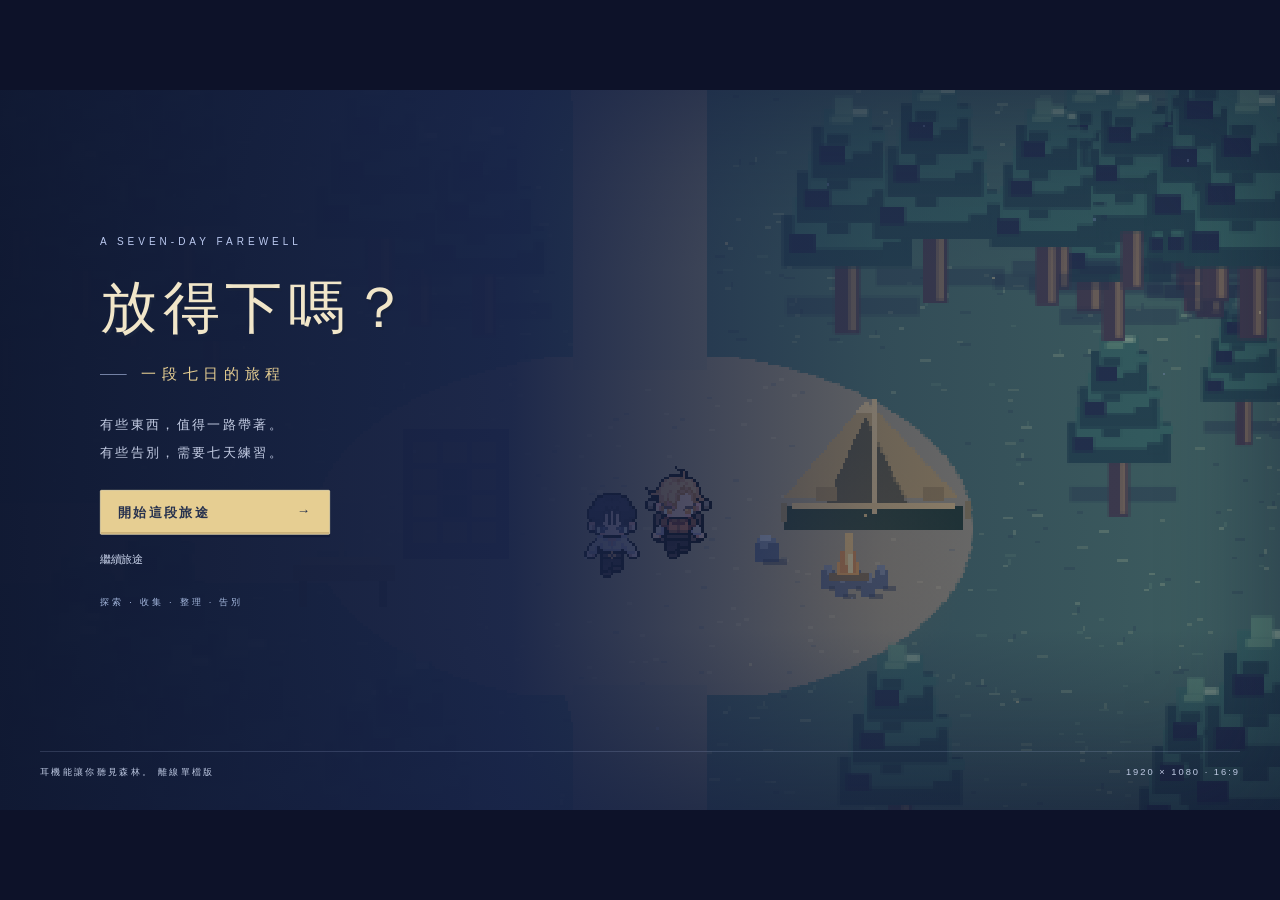
==== commit 9d3bb1f4: "Publish 2026-10-05" ====
--- a/game.html
+++ b/game.html
@@ -1344,7 +1344,8 @@
   if(s.day===7)return 'last-day';
   if(s.campLocked||gameMinutes(s)>=1200)return 'night';
  }
- if(s.bag.some(i=>i.x<0&&!s.offerings.includes(i.id)))return 'loose';
+ // 暫放物品只限制出發；回營地永遠放行，才能到營火清出空間。
+ if(p.map!==0&&s.bag.some(i=>i.x<0&&!s.offerings.includes(i.id)))return 'loose';
  if(s.map===0&&s.day===1&&!s.tutorial&&p.map!==1)return 'tutorial';
  return null;
 }
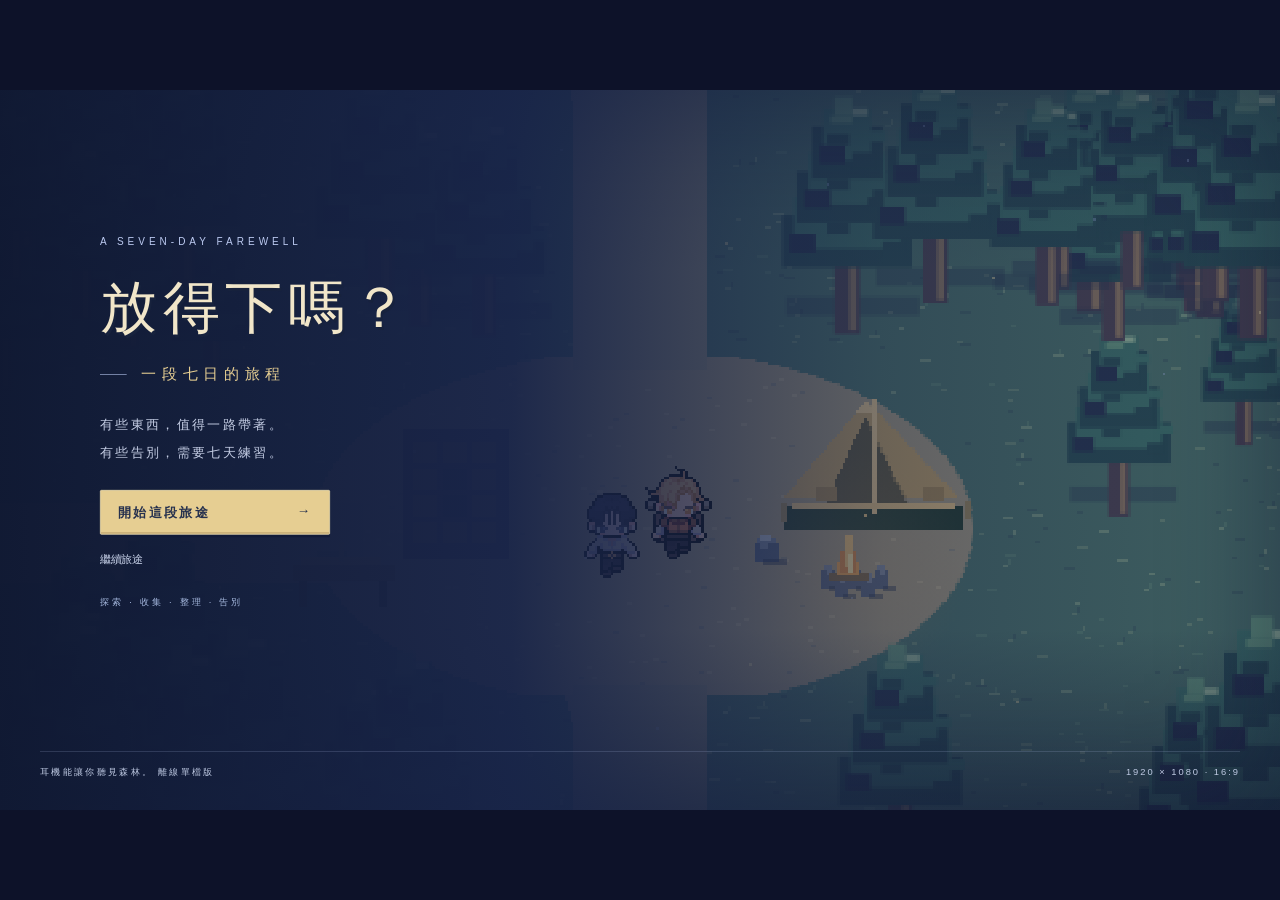
==== commit 7a0d158a: "Publish 2026-10-05" ====
--- a/game.html
+++ b/game.html
@@ -127,6 +127,8 @@
   const tier=D.interactions.tiers.find(t=>t.id===(id==='neutral'?'high':id));
   const pool=rotatingChoices(s,'talk:'+id,availableTalks(s));
   say(lines([sample(tier.opening_pool)]),()=>{
+    // 這個好感區間的話都說完了：塔納仍會回應，但不再出現選項。
+    if(!pool.length)return;
     game.mode='talk';panel('想對塔納說的話','<div class="talkchoices">'+pool.map((t,i)=>'<button data-talk="'+i+'">'+t.label+'</button>').join('')+'</div>');
     $$('[data-talk]').forEach(b=>b.onclick=()=>{const t=pool[Number(b.dataset.talk)];applyChoice(s,t.id,t.affinity_delta||0);syncFollowing();closePanel();say(lines(t.lines))});
   });
@@ -1123,7 +1125,8 @@
 function availableTalks(s){
  if(s.day>=7)return [];
  const tier=talkTier(s),pool=D.interactions.tiers.find(t=>t.id===(tier==='neutral'?'high':tier)).pool;
- return pool.filter(t=>(tier!=='neutral'||['high_nothing','high_look'].includes(t.id))&&(!t.requires?.min_day||s.day>=t.requires.min_day)&&(!t.requires?.has_burned_gift_from_tana||!!burnedGift(s)));
+ // 講過的選項（id 已記錄在 appliedChoices）不再出現；舊存檔也沿用這份紀錄。
+ return pool.filter(t=>!s.appliedChoices?.includes(t.id)&&(tier!=='neutral'||['high_nothing','high_look'].includes(t.id))&&(!t.requires?.min_day||s.day>=t.requires.min_day)&&(!t.requires?.has_burned_gift_from_tana||!!burnedGift(s)));
 }
 
 // Shuffle a full cycle, rather than repeatedly drawing the same two choices.
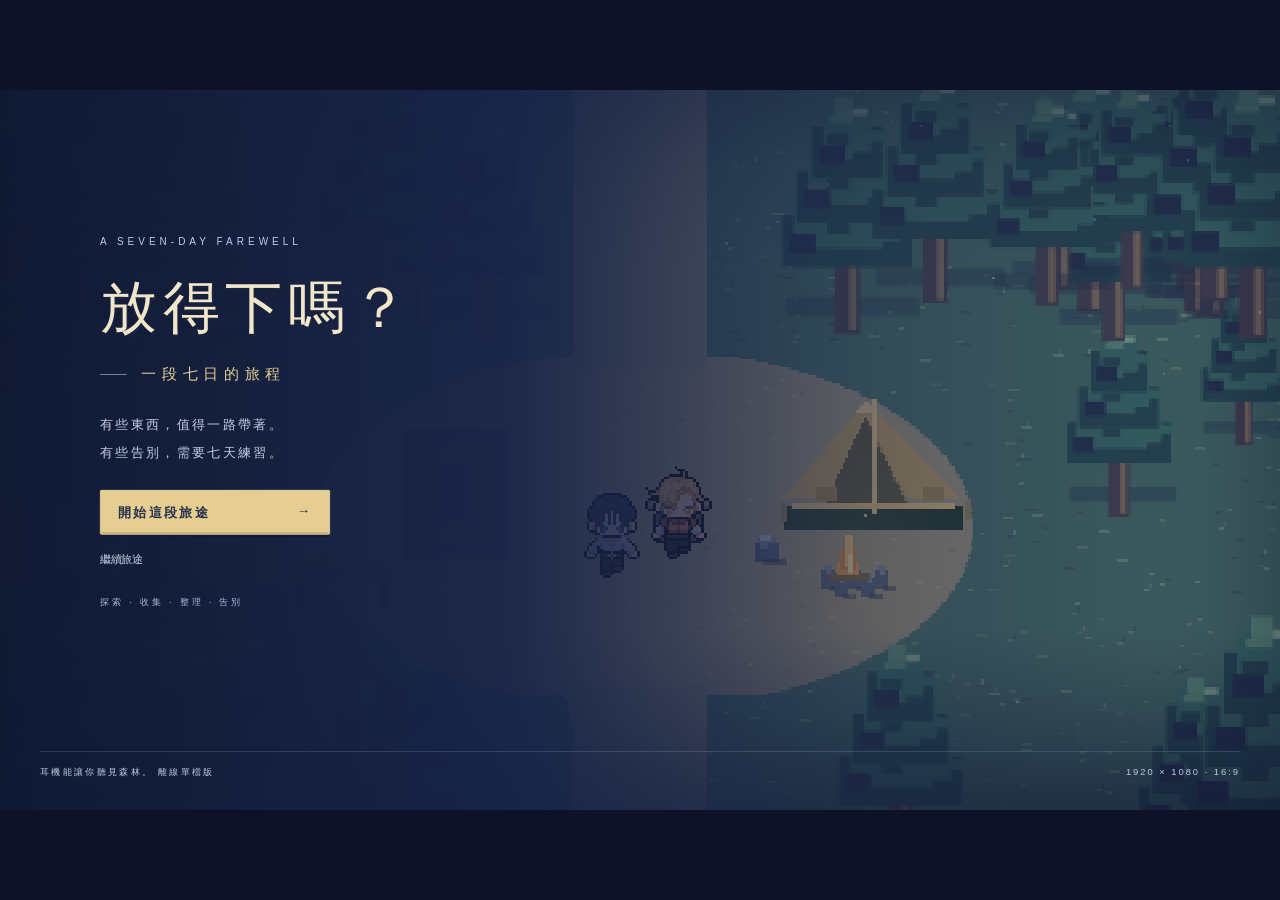
==== commit 05df4a8f: "Publish 2026-10-05" ====
--- a/game.html
+++ b/game.html
@@ -88,6 +88,7 @@
 const {game,$,$$,panel,closePanel,say,bubble,hud}=require("scripts/systems/journey.js");
 
 const sample=a=>a[Math.floor(Math.random()*a.length)];
+const weighted=a=>{let r=Math.random()*a.reduce((n,x)=>n+(x.weight??1),0);return a.find(x=>(r-=x.weight??1)<0)??a.at(-1)};
 const lines=a=>a.map(l=>[l.speaker==='tana'?'Ａ':'Ｂ',l.text.replace('{burned_gift_name}',burnedGift(game.state)||'')]);
 const awardQueue=[];let awardActive=false;
 function showAward(){
@@ -126,9 +127,9 @@
   const s=game.state,id=talkTier(s);if(s.day>=7)return;
   const tier=D.interactions.tiers.find(t=>t.id===(id==='neutral'?'high':id));
   const pool=rotatingChoices(s,'talk:'+id,availableTalks(s));
+  // 這個好感區間的話都說完了：塔納只說一句，點掉對話框就結束，柯林不回話。
+  if(!pool.length){say(lines([weighted(D.interactions.exhausted.pool)]));return}
   say(lines([sample(tier.opening_pool)]),()=>{
-    // 這個好感區間的話都說完了：塔納仍會回應，但不再出現選項。
-    if(!pool.length)return;
     game.mode='talk';panel('想對塔納說的話','<div class="talkchoices">'+pool.map((t,i)=>'<button data-talk="'+i+'">'+t.label+'</button>').join('')+'</div>');
     $$('[data-talk]').forEach(b=>b.onclick=()=>{const t=pool[Number(b.dataset.talk)];applyChoice(s,t.id,t.affinity_delta||0);syncFollowing();closePanel();say(lines(t.lines))});
   });
@@ -471,6 +472,50 @@
       "not_on": "hover_or_choice_change",
       "exclude_unmet_conditions": true
     },
+    "exhausted": {
+      "pool": [
+        {
+          "speaker": "tana",
+          "text": "……",
+          "weight": 3
+        },
+        {
+          "speaker": "tana",
+          "text": "你的話還是那麼多。",
+          "weight": 1
+        },
+        {
+          "speaker": "tana",
+          "text": "為什麼這樣看我？",
+          "weight": 1
+        },
+        {
+          "speaker": "tana",
+          "text": "繼續吧。",
+          "weight": 3
+        },
+        {
+          "speaker": "tana",
+          "text": "你以前走路速度有這麼慢嗎？",
+          "weight": 1
+        },
+        {
+          "speaker": "tana",
+          "text": "人類為什麼需要儀式感？",
+          "weight": 1
+        },
+        {
+          "speaker": "tana",
+          "text": "別那樣看著我。",
+          "weight": 1
+        },
+        {
+          "speaker": "tana",
+          "text": "你今天話很多。",
+          "weight": 1
+        }
+      ]
+    },
     "tier_precedence": [
       "cold",
       "low",
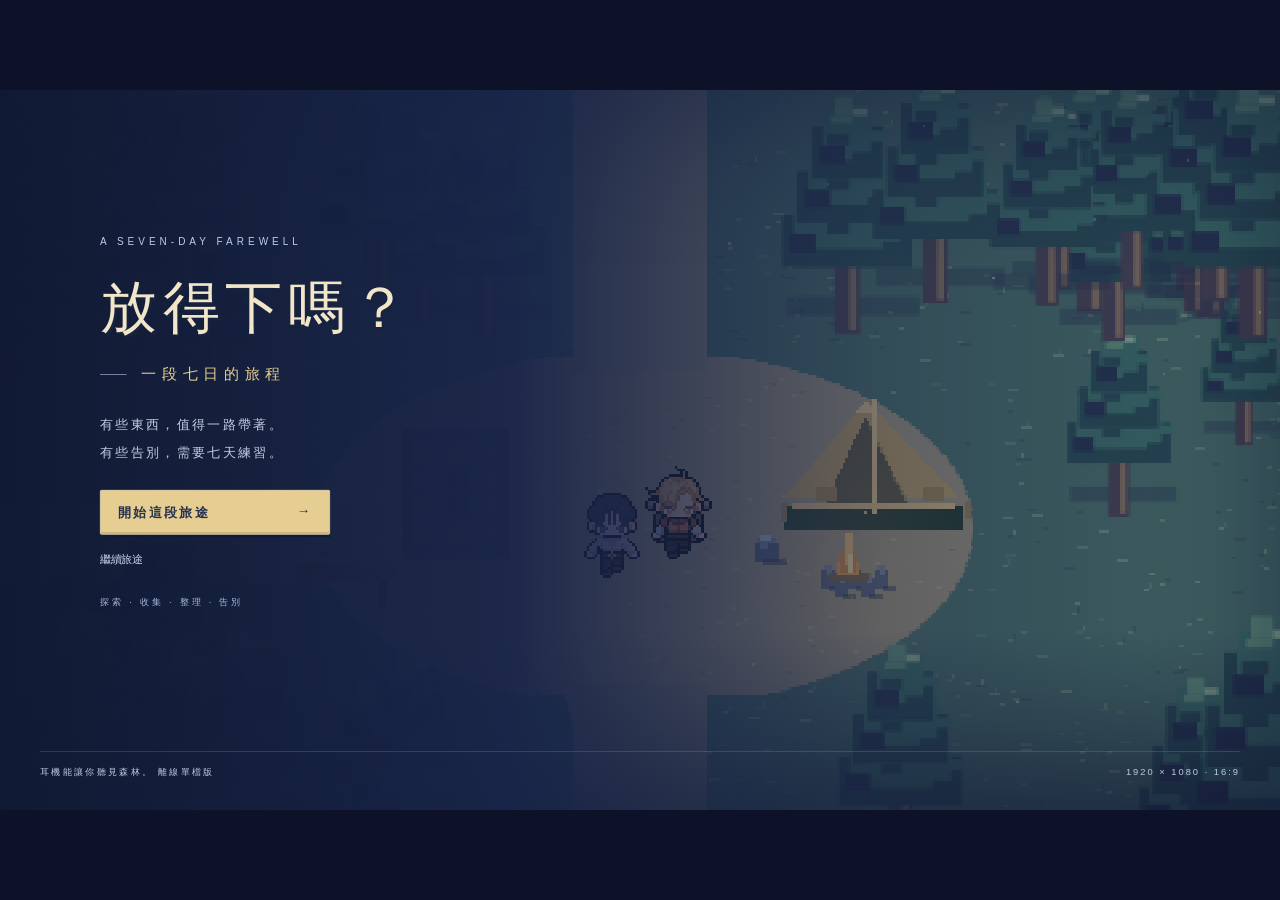
==== commit 6ba79bb8: "Publish 2026-10-05" ====
--- a/game.html
+++ b/game.html
@@ -1321,6 +1321,8 @@
  if(s.started&&!game.mode&&!game.dialogues.length&&!s.ended){
   const k={...game.keys};for(const key of Object.keys(game.tapKeys))if(game.tapKeys[key])k[key]=true;game.tapKeys={};let dx=Number(!!(k.d||k.ArrowRight))-Number(!!(k.a||k.ArrowLeft)),dy=Number(!!(k.s||k.ArrowDown))-Number(!!(k.w||k.ArrowUp));
   if(dx||dy)game.target=null;
+  // 結局後坐在墓旁：一移動就起身，接上墓旁的選項。
+  if(s.sitting&&s.postEnding&&(dx||dy||game.target)){s.sitting=false;dx=dy=0;game.target=null;game.actions.standUp?.()}
   if(!dx&&!dy&&game.target){let n=Math.hypot(game.target.x-s.x,game.target.y-s.y);if(n>2){dx=(game.target.x-s.x)/n;dy=(game.target.y-s.y)/n}else game.target=null}
   let n=Math.hypot(dx,dy)||1,speed=WALK_SPEED*(k.Shift?SPRINT_MULTIPLIER:1);if(dx||dy)s.direction=Math.abs(dx)>Math.abs(dy)?dx>0?'right':'left':dy>0?'down':'up';dx=dx/n*dt*speed;dy=dy/n*dt*speed;
   let oldX=s.x,oldY=s.y;if(canWalk(s,s.x+dx,s.y))s.x+=dx;if(canWalk(s,s.x,s.y+dy))s.y+=dy;moving=oldX!==s.x||oldY!==s.y;
@@ -1356,7 +1358,7 @@
 function showLine(){if(!game.dialogues.length){$('#dialogue').hidden=true;let f=onDialogEnd;onDialogEnd=null;f?.();return}let [who,text]=game.dialogues[0];$('#dialogue').hidden=false;$('#dialogue').innerHTML=`<canvas width="28" height="39"></canvas><b>${who==='Ａ'?'塔納':'柯林'}</b><p>${text}</p><small>F / 空白鍵 / 點擊繼續 ▾</small>`;Art.portrait($('#dialogue canvas'),who==='Ａ')}
 function nextLine(){game.dialogues.shift();tone(520,.035);showLine()}
 function panel(title,body,eyebrow='旅途中'){overlay.hidden=false;game.keys={};game.tapKeys={};game.target=null;overlay.innerHTML=`<section class="panel" role="dialog" aria-modal="true" aria-label="${title}"><div class="panelhead"><div><div class="eyebrow">${eyebrow}</div><h2>${title}</h2></div><button class="close" aria-label="關閉">×</button></div>${body}</section>`;$('.close').onclick=closePanel;setTimeout(()=>$$('#overlay button:not(.close):not(:disabled)').find(b=>!b.hidden)?.focus(),0)}
-function closePanel(){if(game.state.ended){game.state.ended=false;game.state.postEnding=true;game.state.sitting=false;game.state.x=194;game.state.y=182;}if(['craft','assembly'].includes(game.mode)){toast('先完成今天的打造，才能收起工具。');return}if(['cinematic','soul','farewell'].includes(game.mode))return;game.mode='';stopAsset('fire');game.pending=null;game.selected=null;overlay.hidden=true;overlay.innerHTML='';if(!game.state.started)$('#intro').hidden=false;hud()}
+function closePanel(){if(game.state.ended&&game.state.ending==='relics'){game.state.started=false;game.mode='';overlay.hidden=true;overlay.innerHTML='';$('#intro').hidden=false;return}if(game.state.ended){game.state.ended=false;game.state.postEnding=true;game.state.sitting=false;game.state.x=194;game.state.y=182;}if(['craft','assembly'].includes(game.mode)){toast('先完成今天的打造，才能收起工具。');return}if(['cinematic','soul','farewell'].includes(game.mode))return;game.mode='';stopAsset('fire');game.pending=null;game.selected=null;overlay.hidden=true;overlay.innerHTML='';if(!game.state.started)$('#intro').hidden=false;hud()}
 function confirmAction(title,text,yes){game.mode='confirm';panel(title,`<p>${text}</p><div class="actions"><button id="yes" class="primary">是，繼續</button><button id="no">否，返回</button></div>`);$('#yes').onclick=yes;$('#no').onclick=closePanel}
 const iconHTML=it=>`<canvas width="32" height="32" data-icon="${it.type}" data-key="${it.key}"></canvas>`;
 function paintIcons(){$$('[data-icon]').forEach(c=>imageAsset(c.getContext('2d'),'item.'+c.dataset.key,0,0,32,32)||Art.icon(c.getContext('2d'),c.dataset.icon,32))}
@@ -1885,21 +1887,25 @@
 };
 function finalChoices(){
  const s=game.state;s.ending=resolveEnding(s);game.mode='burial';
- const only=s.ending==='relics';
- panel('最後的凝視','<div class="actions">'+(only?'<button id="gravewords">看看墳墓</button>':'<button id="sit" class="primary">坐下</button>')+'<button id="leave">離開</button></div>');
- if(only)$('#gravewords').onclick=()=>bubble('這樣就夠了。');
- else $('#sit').onclick=()=>{closePanel();walkScene({x:190,y:158},2,()=>{s.sitting=true;animate(5,()=>{},()=>{fade(1,2);animate(2,()=>{},()=>s.ending==='return'?returnVisit():endGame())})})};
- if(s.ending==='return')$('#leave').hidden=true;$('#leave').onclick=()=>{closePanel();walkScene({x:465,y:170},4,()=>{fade(1,2);animate(2,()=>{},endGame)})};
+ // 只剩遺物：沒有坐下，看墓或離開都直接結束。John Doe：只能再待一會兒。總是回來：只能坐下。
+ const only=s.ending==='relics',stayLabel=s.ending==='return'?'坐下':'再待一會兒';
+ panel('最後的凝視','<div class="actions">'+(only?'<button id="gravewords">看看墳墓</button>':'<button id="sit" class="primary">'+stayLabel+'</button>')+'<button id="leave">離開</button></div>');
+ const blackout=done=>{fade(1,2);animate(2,()=>{},done)};
+ if(only)$('#gravewords').onclick=()=>{closePanel();bubble('這樣就夠了。');animate(4,()=>{},()=>blackout(endGame))};
+ else $('#sit').onclick=()=>{closePanel();walkScene({x:190,y:158},2,()=>{s.sitting=true;
+  if(s.ending==='john-doe'){bubble('……這樣就夠了。');animate(5,()=>{},()=>blackout(endGame));return}
+  animate(5,()=>{},()=>blackout(()=>s.ending==='return'?returnVisit():endGame()))})};
+ if(['return','john-doe'].includes(s.ending))$('#leave').hidden=true;
+ $('#leave').onclick=()=>{closePanel();walkScene({x:465,y:170},4,()=>blackout(endGame))};
 }
 function finishToTitle(){
  fade(1,2);animate(2,()=>{},()=>{game.state.started=false;game.state.sitting=false;game.mode='';$('#overlay').hidden=true;$('#intro').hidden=false;fade(0,0)});
 }
-function postEndingChoices(){
+// 結局後在墓旁：「再待一會兒」會一直坐著，直到玩家移動才起身，起身後接上和墓對話／離開這裡。
+function postEndingChoices(standing=false){
  const s=game.state;game.mode='burial';
- const only=s.ending==='relics';
- panel('墓旁','<div class="actions">'+(only?'':'<button id="aftersit">坐下</button>')+'<button id="afterleave">離開這裡</button>'+(!only&&!s.graveTalked?'<button id="aftertalk">和墓對話</button>':'')+'</div>');
- if(only)bubble('這樣就夠了。');
- if($('#aftersit'))$('#aftersit').onclick=()=>{closePanel();walkScene({x:194,y:164},2,()=>{s.sitting=true;animate(5,()=>{},finishToTitle)})};
+ panel('墓旁','<div class="actions">'+(standing?'':'<button id="aftersit">再待一會兒</button>')+(!s.graveTalked?'<button id="aftertalk">和墓對話</button>':'')+'<button id="afterleave">離開這裡</button></div>');
+ if($('#aftersit'))$('#aftersit').onclick=()=>{closePanel();walkScene({x:194,y:164},2,()=>{s.sitting=true;game.mode=''})};
  $('#afterleave').onclick=()=>{closePanel();bubble('睡吧。');s.direction='right';walkScene({x:510,y:182},7,()=>animate(3,()=>{},finishToTitle))};
  if($('#aftertalk'))$('#aftertalk').onclick=()=>{s.graveTalked=true;closePanel();game.mode='farewell';const words=['我有一股奇怪的感覺。','這到底是什麼……？','你應該會知道，但我沒辦法問你了。'];let i=0;const next=()=>{if(i===words.length){game.mode='';game.actions.autoSave();return}bubble(words[i++]);animate(5,()=>{},next)};next()};
 }
@@ -1908,7 +1914,7 @@
  animate(3,()=>{},()=>{s.epilogue=true;s.sitting=false;s.x=484;s.y=170;s.bodyDown=false;s.campBuilt=false;fade(0,2);walkScene({x:194,y:164},6,()=>{game.mode='';s.ended=false;hud();game.actions.autoSave();toast('走近墳墓，按 F。')})});
 }
 function returnChoices(){
- game.mode='burial';panel('又回到這裡','<div class="actions"><button id="returnsit">坐下</button><button id="wine" class="primary">把酒撒在墓上</button></div>');
+ game.mode='burial';panel('又回到這裡','<div class="actions"><button id="returnsit">待在這裡，什麼都不做。</button><button id="wine" class="primary">把酒撒在墓上</button></div>');
  const finish=()=>{fade(1,2);animate(2,()=>{},endGame)};
  $('#returnsit').onclick=()=>{closePanel();game.state.sitting=true;animate(5,()=>{},finish)};
  $('#wine').onclick=()=>{closePanel();game.state.pouring=true;animate(2,()=>{},()=>{game.state.pouring=false;bubble('據說把酒撒在墓上，亡者就會記得回來的路。');animate(5,()=>{},()=>{bubble('……但你不喜歡喝酒。');animate(4,()=>{},finish)})})};
@@ -1921,12 +1927,12 @@
 function endGame(){
  const s=game.state;s.ended=true;s.ending??=resolveEnding(s);game.mode='ending';fade(0,0);game.actions.autoSave();playAsset('ending',game.volume);
  const e=endings[s.ending];
- panel(e.title,'<div class="endinglayout"><canvas id="endingart" width="640" height="480"></canvas><div><div class="eyebrow">第七日 · 旅途的終點</div><h2>'+e.title+'</h2><p>'+e.text.replaceAll('Ａ','塔納')+'</p><p class="hint">按 Esc 關閉說明，回到墓旁自由活動。</p><p class="hint">'+s.offerings.length+' 件遺物 · '+s.flowers.filter(v=>v&&s.day>v.plantedDay).length+' 叢花</p><div class="actions"><button id="endach">查看成就</button><button id="endtitle">回到起點</button></div></div></div>');
+ panel(e.title,'<div class="endinglayout"><canvas id="endingart" width="640" height="480"></canvas><div><div class="eyebrow">第七日 · 旅途的終點</div><h2>'+e.title+'</h2><p>'+e.text.replaceAll('Ａ','塔納')+'</p><p class="hint">'+(s.ending==='relics'?'按 Esc 回到起點。':'按 Esc 關閉說明，回到墓旁自由活動。')+'</p><p class="hint">'+s.offerings.length+' 件遺物 · '+s.flowers.filter(v=>v&&s.day>v.plantedDay).length+' 叢花</p><div class="actions"><button id="endach">查看成就</button><button id="endtitle">回到起點</button></div></div></div>');
  $('.panelhead').hidden=true;
  const c=$('#endingart'),ctx=c.getContext('2d');if(!imageAsset(ctx,'ending.'+s.ending,0,0,640,480)){ctx.save();ctx.scale(2,2);const t=document.createElement('canvas');t.width=320;t.height=240;drawGrave(t);ctx.imageSmoothingEnabled=false;ctx.drawImage(t,0,0);ctx.restore()}
  $('#endach').onclick=achievements;$('#endtitle').onclick=()=>{game.mode='';$('#overlay').hidden=true;$('#intro').hidden=false;s.started=false};
 }
-function initFarewell(){Object.assign(game.actions,{garden,burial,achievements,endGame})}
+function initFarewell(){Object.assign(game.actions,{garden,burial,achievements,endGame,standUp:()=>postEndingChoices(true)})}
 
 
 Object.assign(exports,{initFarewell});
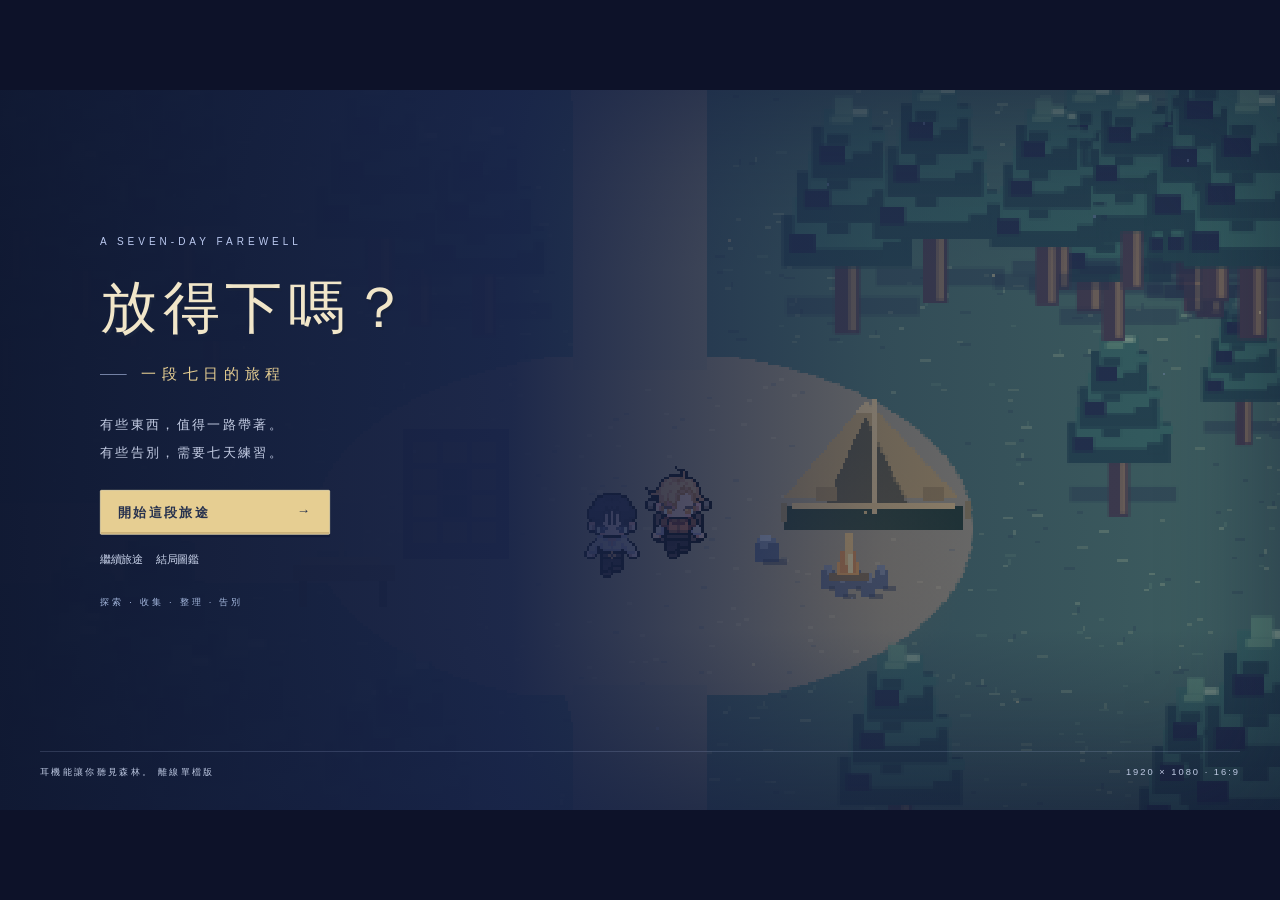
==== commit f7ea710e: "Publish 2026-10-05" ====
--- a/game.html
+++ b/game.html
@@ -63,8 +63,26 @@
 .introinner p{font-size:20px;letter-spacing:3px;color:#c4cde4;margin:38px 0 36px;line-height:2.1}.introinner .primary{margin:0;width:345px;text-align:left;padding:19px 26px;font-size:20px;letter-spacing:3px}.introinner .primary span{float:right;margin-left:0}
 .introinner .textbutton{margin:16px 0;padding-left:0;font-size:16px;color:#cad4eb}.introinner>small{font-size:14px;letter-spacing:4px;color:#a6b9df;margin-top:16px}
 .introfoot{color:#bfcae3;font-size:14px;border-top:1px solid #a0b1d844;padding-top:22px}.introfoot a{color:#eed8a2}
+/* 結局圖文依序淡入；全部出現後才顯示右下角的「回到選單」。 */
+@keyframes endingReveal{from{opacity:0;transform:translateY(10px)}to{opacity:1;transform:none}}
+@keyframes endingButton{0%{opacity:0;visibility:hidden}1%{visibility:visible}100%{opacity:1;visibility:visible}}
+.endingreveal>canvas{animation:endingReveal 1.5s ease-out both}
+.endingreveal .eyebrow,.endingreveal h2{animation:endingReveal 1.2s 1.5s ease-out both}
+.endingreveal p:not(.hint){animation:endingReveal 1.5s 3s ease-out both}
+.endingreveal .hint{animation:endingReveal 1s 4.5s ease-out both}
+.panel:has(.endmenu){padding-bottom:100px}
+.endmenu{position:absolute;right:40px;bottom:32px;animation:endingButton .8s 5.5s ease-out both}
+/* 起始選單的結局圖鑑。 */
+.endinggallery{display:grid;grid-template-columns:repeat(5,208px);gap:16px;margin:8px 0 20px}
+.endingcell{height:206px;padding:0;overflow:hidden;background:#253657;border:2px solid #8c9dbe;display:flex;flex-direction:column}
+.endingcell canvas{display:block;width:100%;height:156px;image-rendering:pixelated}
+.endingcell span{display:block;margin:12px 14px;font-size:16px;color:#f2e5c2;text-align:left}
+.endingcell.locked{background:#18223f;border:2px dashed #5d6b92}
+#endingdetail{min-height:110px}
+/* 從起始選單開啟的視窗（讀檔、結局圖鑑）疊在起始畫面之上，不露出遊戲 HUD。 */
+#overlay.overtitle{z-index:30}
 </style></head>
-<body><main id="stage" aria-label="探索遊戲畫面"><canvas id="world" width="480" height="270" aria-label="探索地圖"></canvas><div class="vignette"></div><header><div class="brand"><span class="flower">✣</span><div><strong>第七日</strong><small>花 仍 會 開</small></div><span class="divider"></span><span id="location">營區基地<small>FOREST'S EDGE</small></span></div><div class="daybox"><span class="sun">☼</span><div><span id="day">第一日</span><small id="time">晨光 · 06:00</small></div><div id="days">● ○ ○ ○ ○ ○ ○</div></div><nav><button id="sound" title="切換聲音" aria-label="切換聲音">♫</button><button id="fullscreen" title="全螢幕" aria-label="全螢幕">⛶</button><button id="menu" title="選單 Esc" aria-label="選單">☰</button></nav></header><aside id="quest"><div class="eyebrow">今日的約定 <span id="questDay">01 / 07</span></div><h2 id="questTitle">收集木材</h2><p id="questText">沿著小徑，找一些能用的東西。</p><div class="questline"><span>◇</span><span id="questSub">完成木材組件（上）</span></div></aside><div id="exitlabel">森林小徑 <span>↑</span></div><div id="bubble" hidden></div><div id="interact" hidden><kbd>F</kbd><span></span></div><aside id="mapcard"><div>探索地圖 <small id="mapcount">01 / 04</small></div><div class="mapstrip"><i></i><i></i><i></i><i class="active"></i></div><p id="maphint">森林邊緣的一小片平地</p></aside><div id="toast" role="status"></div><footer><div class="controls"><span><kbd>W A S D</kbd> / <kbd>↑ ↓ ← →</kbd> 移動</span><span><kbd>Shift</kbd> 衝刺</span><span><kbd>F</kbd> 互動</span><span><kbd>E</kbd> 背包</span><span><kbd>Esc</kbd> 選單</span></div><button id="bagbtn"><span>▣</span> 旅人的背包 <small id="bagcount">7 / 36</small><kbd>E</kbd></button></footer><div id="westexit"></div><div id="southexit"></div><div id="fade" aria-hidden="true"></div><div id="overlay" hidden></div><div id="dialogue" hidden></div><div id="intro"><div class="introinner"><div class="eyebrow">A SEVEN-DAY FAREWELL</div><h1 class="intro-symbol">放得下嗎？</h1><div class="subtitle"><span></span>一段七日的旅程<span></span></div><p>有些東西，值得一路帶著。<br>有些告別，需要七天練習。</p><button class="primary" id="start">開始這段旅途 <span>→</span></button><button class="textbutton" id="continue">繼續旅途</button><small>探索 · 收集 · 整理 · 告別</small></div><div class="introfoot">耳機能讓你聽見森林。 離線單檔版<span>1920 × 1080 · 16:9</span></div></div></main><script type="application/json" id="asset-manifest">{"images":{"background.camp":{"src":null},"background.forest":{"src":null},"background.monastery":{"src":null},"background.grassland":{"src":null},"background.empty-camp":{"src":null},"background.return-camp":{"src":null},"character.tana":{"src":null,"frameWidth":21,"frameHeight":33,"frames":6,"fps":8,"displayWidth":null,"displayHeight":null,"nativeSize":true,"walkDirectory":"characters/taana","walkFrames":{"down":["[data-uri]","[data-uri]","[data-uri]","[data-uri]","[data-uri]","[data-uri]"],"left":["[data-uri]","[data-uri]","[data-uri]","[data-uri]","[data-uri]","[data-uri]"],"right":["[data-uri]","[data-uri]","[data-uri]","[data-uri]","[data-uri]","[data-uri]"],"up":["[data-uri]","[data-uri]","[data-uri]","[data-uri]","[data-uri]","[data-uri]"]}},"character.colin":{"src":null,"frameWidth":25,"frameHeight":36,"frames":6,"fps":8,"displayWidth":25,"displayHeight":36,"walkDirectory":"characters/colyn","walkFrames":{"down":["[data-uri]","[data-uri]","[data-uri]","[data-uri]","[data-uri]","[data-uri]"],"left":["[data-uri]","[data-uri]","[data-uri]","[data-uri]","[data-uri]","[data-uri]"],"right":["[data-uri]","[data-uri]","[data-uri]","[data-uri]","[data-uri]","[data-uri]"],"up":["[data-uri]","[data-uri]","[data-uri]","[data-uri]","[data-uri]","[data-uri]"]}},"portrait.tana":{"src":null},"portrait.colin":{"src":null},"cutscene.soul":{"src":null},"ending.relics":{"src":null},"ending.john-doe":{"src":null},"ending.love":{"src":null},"ending.return":{"src":null},"ending.farewell":{"src":null},"item.branch":{"src":null},"item.plank":{"src":null},"item.timber":{"src":null},"item.scrap":{"src":null},"item.silver":{"src":null},"item.cloth":{"src":null},"item.silk":{"src":null},"item.coat":{"src":null},"item.scissors":{"src":null},"item.seed":{"src":null},"item.flower":{"src":null},"item.ring":{"src":null},"item.book":{"src":null},"item.ribbon":{"src":null},"item.letter":{"src":null},"item.wreath":{"src":null},"item.nametag":{"src":null},"item.score":{"src":null},"item.gem":{"src":null},"item.poisonflower":{"src":null},"item.pebble":{"src":null},"prop.tent":{"src":null},"prop.fire":{"src":null},"prop.workbench":{"src":null},"item.wood":{"src":null},"item.metal":{"src":null},"item.fineMetal":{"src":null},"item.bentNails":{"src":null},"item.nails":{"src":null},"item.fineNails":{"src":null},"item.rag":{"src":null},"item.toxicSeed":{"src":null},"item.edibleSeed":{"src":null},"item.oldBook":{"src":null},"item.fineLath":{"src":null},"item.woodPeg":{"src":null},"item.poetry":{"src":null}},"audio":{"forest":{"src":null,"loop":true},"fire":{"src":null,"loop":true},"pickup":{"src":null},"craft":{"src":null},"ending":{"src":null}}}</script><script>const factories={"scripts/main.js":async function(exports,require){
+<body><main id="stage" aria-label="探索遊戲畫面"><canvas id="world" width="480" height="270" aria-label="探索地圖"></canvas><div class="vignette"></div><header><div class="brand"><span class="flower">✣</span><div><strong>第七日</strong><small>花 仍 會 開</small></div><span class="divider"></span><span id="location">營區基地<small>FOREST'S EDGE</small></span></div><div class="daybox"><span class="sun">☼</span><div><span id="day">第一日</span><small id="time">晨光 · 06:00</small></div><div id="days">● ○ ○ ○ ○ ○ ○</div></div><nav><button id="sound" title="切換聲音" aria-label="切換聲音">♫</button><button id="fullscreen" title="全螢幕" aria-label="全螢幕">⛶</button><button id="menu" title="選單 Esc" aria-label="選單">☰</button></nav></header><aside id="quest"><div class="eyebrow">今日的約定 <span id="questDay">01 / 07</span></div><h2 id="questTitle">收集木材</h2><p id="questText">沿著小徑，找一些能用的東西。</p><div class="questline"><span>◇</span><span id="questSub">完成木材組件（上）</span></div></aside><div id="exitlabel">森林小徑 <span>↑</span></div><div id="bubble" hidden></div><div id="interact" hidden><kbd>F</kbd><span></span></div><aside id="mapcard"><div>探索地圖 <small id="mapcount">01 / 04</small></div><div class="mapstrip"><i></i><i></i><i></i><i class="active"></i></div><p id="maphint">森林邊緣的一小片平地</p></aside><div id="toast" role="status"></div><footer><div class="controls"><span><kbd>W A S D</kbd> / <kbd>↑ ↓ ← →</kbd> 移動</span><span><kbd>Shift</kbd> 衝刺</span><span><kbd>F</kbd> 互動</span><span><kbd>E</kbd> 背包</span><span><kbd>Esc</kbd> 選單</span></div><button id="bagbtn"><span>▣</span> 旅人的背包 <small id="bagcount">7 / 36</small><kbd>E</kbd></button></footer><div id="westexit"></div><div id="southexit"></div><div id="fade" aria-hidden="true"></div><div id="overlay" hidden></div><div id="dialogue" hidden></div><div id="intro"><div class="introinner"><div class="eyebrow">A SEVEN-DAY FAREWELL</div><h1 class="intro-symbol">放得下嗎？</h1><div class="subtitle"><span></span>一段七日的旅程<span></span></div><p>有些東西，值得一路帶著。<br>有些告別，需要七天練習。</p><button class="primary" id="start">開始這段旅途 <span>→</span></button><button class="textbutton" id="continue">繼續旅途</button><button class="textbutton" id="gallery">結局圖鑑</button><small>探索 · 收集 · 整理 · 告別</small></div><div class="introfoot">耳機能讓你聽見森林。 離線單檔版<span>1920 × 1080 · 16:9</span></div></div></main><script type="application/json" id="asset-manifest">{"images":{"background.camp":{"src":null},"background.forest":{"src":null},"background.monastery":{"src":null},"background.grassland":{"src":null},"background.empty-camp":{"src":null},"background.return-camp":{"src":null},"character.tana":{"src":null,"frameWidth":21,"frameHeight":33,"frames":6,"fps":8,"displayWidth":null,"displayHeight":null,"nativeSize":true,"walkDirectory":"characters/taana","walkFrames":{"down":["[data-uri]","[data-uri]","[data-uri]","[data-uri]","[data-uri]","[data-uri]"],"left":["[data-uri]","[data-uri]","[data-uri]","[data-uri]","[data-uri]","[data-uri]"],"right":["[data-uri]","[data-uri]","[data-uri]","[data-uri]","[data-uri]","[data-uri]"],"up":["[data-uri]","[data-uri]","[data-uri]","[data-uri]","[data-uri]","[data-uri]"]}},"character.colin":{"src":null,"frameWidth":25,"frameHeight":36,"frames":6,"fps":8,"displayWidth":25,"displayHeight":36,"walkDirectory":"characters/colyn","walkFrames":{"down":["[data-uri]","[data-uri]","[data-uri]","[data-uri]","[data-uri]","[data-uri]"],"left":["[data-uri]","[data-uri]","[data-uri]","[data-uri]","[data-uri]","[data-uri]"],"right":["[data-uri]","[data-uri]","[data-uri]","[data-uri]","[data-uri]","[data-uri]"],"up":["[data-uri]","[data-uri]","[data-uri]","[data-uri]","[data-uri]","[data-uri]"]}},"portrait.tana":{"src":null},"portrait.colin":{"src":null},"cutscene.soul":{"src":null},"ending.relics":{"src":null},"ending.john-doe":{"src":null},"ending.love":{"src":null},"ending.return":{"src":null},"ending.farewell":{"src":null},"item.branch":{"src":null},"item.plank":{"src":null},"item.timber":{"src":null},"item.scrap":{"src":null},"item.silver":{"src":null},"item.cloth":{"src":null},"item.silk":{"src":null},"item.coat":{"src":null},"item.scissors":{"src":null},"item.seed":{"src":null},"item.flower":{"src":null},"item.ring":{"src":null},"item.book":{"src":null},"item.ribbon":{"src":null},"item.letter":{"src":null},"item.wreath":{"src":null},"item.nametag":{"src":null},"item.score":{"src":null},"item.gem":{"src":null},"item.poisonflower":{"src":null},"item.pebble":{"src":null},"prop.tent":{"src":null},"prop.fire":{"src":null},"prop.workbench":{"src":null},"item.wood":{"src":null},"item.metal":{"src":null},"item.fineMetal":{"src":null},"item.bentNails":{"src":null},"item.nails":{"src":null},"item.fineNails":{"src":null},"item.rag":{"src":null},"item.toxicSeed":{"src":null},"item.edibleSeed":{"src":null},"item.oldBook":{"src":null},"item.fineLath":{"src":null},"item.woodPeg":{"src":null},"item.poetry":{"src":null}},"audio":{"forest":{"src":null,"loop":true},"fire":{"src":null,"loop":true},"pickup":{"src":null},"craft":{"src":null},"ending":{"src":null}}}</script><script>const factories={"scripts/main.js":async function(exports,require){
 const {initRelationships}=require("scripts/systems/relationships.js");
 const {initStory}=require("scripts/systems/story.js");
 const {loadAssets}=require("scripts/rendering/assets.js");
@@ -1229,7 +1247,7 @@
 function fits(s,it,x,y,shape=it.shape){if(!shape.every(([a,b])=>a+x>=0&&a+x<6&&b+y>=0&&b+y<6&&(b+y)*6+a+x<capacity(s)))return false;return !s.bag.some(o=>o.id!==it.id&&!s.offerings?.includes(o.id)&&o.x>=0&&cells(o).some(([a,b])=>shape.some(([c,d])=>c+x===a&&d+y===b)))}
 const make=(key,id)=>({...defs[key],key,id,shape:defs[key].shape.map(p=>[...p]),x:-1,y:-1});
 function placeFirst(s,it){for(let y=0;y<6;y++)for(let x=0;x<6;x++)if(fits(s,it,x,y)){it.x=x;it.y=y;return true}return false}
-function newState(){let s={version:2,activeSeconds:0,banterSeconds:0,banterCount:0,jokeTold:false,appliedChoices:[],burnedOrigins:[],burnedKeys:[],uniqueCollected:[],postEnding:false,graveTalked:false,day:1,map:0,x:254,y:176,ax:229,ay:183,parts:[],flowers:Array(12).fill(null),affinity:85,gifted:[],burnedMemories:0,burnedNames:[],rejectedGifts:0,achievements:[],campBuilt:true,craftDone:false,campLocked:false,soulTaken:false,ringGifted:false,epilogue:false,direction:'down',visited:[0],bag:[],started:false,elapsed:0,seed:Math.floor(Math.random()*1e8),serial:10,looted:[],tutorial:false,seedHint:false,returned:false,burnedMemory:false,distant:false,gifts:0,burned:0,burial:0,offerings:[],wreath:false,nametag:false,cross:false,assembled:[],ended:false};s.bag=[{...make('coat',1),x:0,y:0},{...make('nametag',2),x:3,y:2},{...make('score',3),x:4,y:4},{...make('letter',4),x:5,y:4}];return s}
+function newState(){let s={version:2,activeSeconds:0,banterSeconds:0,banterCount:0,jokeTold:false,appliedChoices:[],burnedOrigins:[],burnedKeys:[],uniqueCollected:[],graveTalked:false,day:1,map:0,x:254,y:176,ax:229,ay:183,parts:[],flowers:Array(12).fill(null),affinity:85,gifted:[],burnedMemories:0,burnedNames:[],rejectedGifts:0,achievements:[],campBuilt:true,craftDone:false,campLocked:false,soulTaken:false,ringGifted:false,epilogue:false,direction:'down',visited:[0],bag:[],started:false,elapsed:0,seed:Math.floor(Math.random()*1e8),serial:10,looted:[],tutorial:false,seedHint:false,returned:false,burnedMemory:false,distant:false,gifts:0,burned:0,burial:0,offerings:[],wreath:false,nametag:false,cross:false,assembled:[],ended:false};s.bag=[{...make('coat',1),x:0,y:0},{...make('nametag',2),x:3,y:2},{...make('score',3),x:4,y:4},{...make('letter',4),x:5,y:4}];return s}
 function wear(s){for(const it of s.bag)if(it.x>=0&&!cells(it).every(([x,y])=>y*6+x<capacity(s))){it.x=-1;it.y=-1}for(const it of s.bag.filter(i=>i.x<0))placeFirst(s,it)}
 const quality=score=>score===0?'空物':score>=.85?'優質':score>=.5?'普通':'破爛';
 function rng(seed){return()=>{seed=(Math.imul(seed,1664525)+1013904223)>>>0;return seed/4294967296}}
@@ -1321,8 +1339,9 @@
  if(s.started&&!game.mode&&!game.dialogues.length&&!s.ended){
   const k={...game.keys};for(const key of Object.keys(game.tapKeys))if(game.tapKeys[key])k[key]=true;game.tapKeys={};let dx=Number(!!(k.d||k.ArrowRight))-Number(!!(k.a||k.ArrowLeft)),dy=Number(!!(k.s||k.ArrowDown))-Number(!!(k.w||k.ArrowUp));
   if(dx||dy)game.target=null;
-  // 結局後坐在墓旁：一移動就起身，接上墓旁的選項。
-  if(s.sitting&&s.postEnding&&(dx||dy||game.target)){s.sitting=false;dx=dy=0;game.target=null;game.actions.standUp?.()}
+  // 墓旁「再待一會兒」：一移動就起身（不自動跳選項）；坐著不動滿 5 秒交給各結局處理。
+  if(s.sitting&&(dx||dy||game.target)){s.sitting=false;game.sitTime=0;dx=dy=0;game.target=null}
+  else if(s.sitting){const before=game.sitTime||0;game.sitTime=before+dt;if(before<5&&game.sitTime>=5)game.actions.satAWhile?.()}
   if(!dx&&!dy&&game.target){let n=Math.hypot(game.target.x-s.x,game.target.y-s.y);if(n>2){dx=(game.target.x-s.x)/n;dy=(game.target.y-s.y)/n}else game.target=null}
   let n=Math.hypot(dx,dy)||1,speed=WALK_SPEED*(k.Shift?SPRINT_MULTIPLIER:1);if(dx||dy)s.direction=Math.abs(dx)>Math.abs(dy)?dx>0?'right':'left':dy>0?'down':'up';dx=dx/n*dt*speed;dy=dy/n*dt*speed;
   let oldX=s.x,oldY=s.y;if(canWalk(s,s.x+dx,s.y))s.x+=dx;if(canWalk(s,s.x,s.y+dy))s.y+=dy;moving=oldX!==s.x||oldY!==s.y;
@@ -1358,7 +1377,7 @@
 function showLine(){if(!game.dialogues.length){$('#dialogue').hidden=true;let f=onDialogEnd;onDialogEnd=null;f?.();return}let [who,text]=game.dialogues[0];$('#dialogue').hidden=false;$('#dialogue').innerHTML=`<canvas width="28" height="39"></canvas><b>${who==='Ａ'?'塔納':'柯林'}</b><p>${text}</p><small>F / 空白鍵 / 點擊繼續 ▾</small>`;Art.portrait($('#dialogue canvas'),who==='Ａ')}
 function nextLine(){game.dialogues.shift();tone(520,.035);showLine()}
 function panel(title,body,eyebrow='旅途中'){overlay.hidden=false;game.keys={};game.tapKeys={};game.target=null;overlay.innerHTML=`<section class="panel" role="dialog" aria-modal="true" aria-label="${title}"><div class="panelhead"><div><div class="eyebrow">${eyebrow}</div><h2>${title}</h2></div><button class="close" aria-label="關閉">×</button></div>${body}</section>`;$('.close').onclick=closePanel;setTimeout(()=>$$('#overlay button:not(.close):not(:disabled)').find(b=>!b.hidden)?.focus(),0)}
-function closePanel(){if(game.state.ended&&game.state.ending==='relics'){game.state.started=false;game.mode='';overlay.hidden=true;overlay.innerHTML='';$('#intro').hidden=false;return}if(game.state.ended){game.state.ended=false;game.state.postEnding=true;game.state.sitting=false;game.state.x=194;game.state.y=182;}if(['craft','assembly'].includes(game.mode)){toast('先完成今天的打造，才能收起工具。');return}if(['cinematic','soul','farewell'].includes(game.mode))return;game.mode='';stopAsset('fire');game.pending=null;game.selected=null;overlay.hidden=true;overlay.innerHTML='';if(!game.state.started)$('#intro').hidden=false;hud()}
+function closePanel(){if(game.mode==='ending')return;if(['craft','assembly'].includes(game.mode)){toast('先完成今天的打造，才能收起工具。');return}if(['cinematic','soul','farewell'].includes(game.mode))return;game.mode='';stopAsset('fire');game.pending=null;game.selected=null;overlay.hidden=true;overlay.innerHTML='';overlay.classList.remove('overtitle');if(!game.state.started)$('#intro').hidden=false;hud()}
 function confirmAction(title,text,yes){game.mode='confirm';panel(title,`<p>${text}</p><div class="actions"><button id="yes" class="primary">是，繼續</button><button id="no">否，返回</button></div>`);$('#yes').onclick=yes;$('#no').onclick=closePanel}
 const iconHTML=it=>`<canvas width="32" height="32" data-icon="${it.type}" data-key="${it.key}"></canvas>`;
 function paintIcons(){$$('[data-icon]').forEach(c=>imageAsset(c.getContext('2d'),'item.'+c.dataset.key,0,0,32,32)||Art.icon(c.getContext('2d'),c.dataset.icon,32))}
@@ -1366,7 +1385,7 @@
  if(!game.mode&&game.state.started)return false;
  if(!['w','s','a','d','ArrowUp','ArrowDown','ArrowLeft','ArrowRight','Enter',' '].includes(k))return false;
  const scope=game.mode?'#overlay':'#intro';
- const options=$$(scope+' button:not(:disabled)').filter(b=>!b.hidden&&b.getClientRects().length>0&&!b.classList.contains('close'));
+ const options=$$(scope+' button:not(:disabled)').filter(b=>!b.hidden&&b.getClientRects().length>0&&getComputedStyle(b).visibility!=='hidden'&&!b.classList.contains('close'));
  if(!options.length)return false;e.preventDefault();
  let i=options.indexOf(document.activeElement);
  if(k==='Enter'||k===' '){if(!e.repeat)(options[i]||options[0]).click();return true}
@@ -1374,7 +1393,7 @@
  options[i<0?0:(i+(backwards?-1:1)+options.length)%options.length].focus();return true;
 }
 function interact(){let near=game.near,s=game.state;if(!near){bubble(s.day===7?'去花圃吧。':'走近一點。');return}tone(392,.08);if(near.kind==='loot'){game.pending={point:near,item:Core.make(near.key,++s.serial)};game.actions.inventory('pickup');return}if(near.kind==='fire')game.actions.inventory('fire');if(near.kind==='garden')s.day===7?game.actions.burial():game.actions.garden();if(near.kind==='work')game.actions.work();if(near.kind==='tent')game.actions.sleep();if(near.kind==='talk')game.actions.talk()}
-function initJourney(){resize();addEventListener('resize',resize);$('#dialogue').onclick=nextLine;$('#start').onclick=startJourney;$('#continue').onclick=()=>game.actions.slots('load');$('#bagbtn').onclick=()=>{if(game.state.started&&!game.dialogues.length&&!game.mode)game.actions.inventory()};$('#menu').onclick=()=>{if(game.state.started&&!game.dialogues.length&&!game.mode)game.actions.menu()};$('#fullscreen').onclick=()=>{if(document.fullscreenElement)document.exitFullscreen();else document.documentElement.requestFullscreen().catch(()=>toast('這個瀏覽器目前不支援全螢幕。'))};$('#sound').onclick=()=>{game.soundOn=!game.soundOn;syncAudio(game.soundOn,game.volume);if(game.soundOn)playAsset('forest',game.volume);$('#sound').style.opacity=game.soundOn?1:.45;tone(440);toast(game.soundOn?'森林的聲音已開啟':'聲音已關閉')};world.addEventListener('pointerdown',e=>{if(!game.state.started||game.mode||game.dialogues.length)return;let r=world.getBoundingClientRect();game.target={x:(e.clientX-r.left)/r.width*480,y:(e.clientY-r.top)/r.height*270}});
+function initJourney(){resize();addEventListener('resize',resize);$('#dialogue').onclick=nextLine;$('#start').onclick=startJourney;$('#continue').onclick=()=>game.actions.slots('load');$('#gallery').onclick=()=>game.actions.gallery();$('#bagbtn').onclick=()=>{if(game.state.started&&!game.dialogues.length&&!game.mode)game.actions.inventory()};$('#menu').onclick=()=>{if(game.state.started&&!game.dialogues.length&&!game.mode)game.actions.menu()};$('#fullscreen').onclick=()=>{if(document.fullscreenElement)document.exitFullscreen();else document.documentElement.requestFullscreen().catch(()=>toast('這個瀏覽器目前不支援全螢幕。'))};$('#sound').onclick=()=>{game.soundOn=!game.soundOn;syncAudio(game.soundOn,game.volume);if(game.soundOn)playAsset('forest',game.volume);$('#sound').style.opacity=game.soundOn?1:.45;tone(440);toast(game.soundOn?'森林的聲音已開啟':'聲音已關閉')};world.addEventListener('pointerdown',e=>{if(!game.state.started||game.mode||game.dialogues.length)return;let r=world.getBoundingClientRect();game.target={x:(e.clientX-r.left)/r.width*480,y:(e.clientY-r.top)/r.height*270}});
 addEventListener('keydown',e=>{if(['ArrowUp','ArrowDown','ArrowLeft','ArrowRight',' ','Tab'].includes(e.key)&&game.state.started)e.preventDefault();let k=e.code?.startsWith('Key')?e.code.slice(3).toLowerCase():e.key.length===1?e.key.toLowerCase():e.key;if(game.mode==='soul'){if(k==='f'){game.keys.f=true;e.preventDefault()}return}if(['cinematic','farewell'].includes(game.mode)&&!game.dialogues.length)return;if(e.repeat&&['f','e','r','Escape',' '].includes(k))return;if(game.dialogues.length){if(['f',' ','Enter','Escape'].includes(k))nextLine();return}if(handleChoiceKey(e,k))return;if(!game.state.started){if(k==='Escape'&&game.mode)closePanel();return}if(k==='Escape'){game.mode?closePanel():game.actions.menu();return}if(k==='e'&&!['craft','assembly','result','cinematic','soul','farewell','ending'].includes(game.mode)){game.mode?closePanel():game.actions.inventory();return}if(k==='r'&&['bag','pickup','fire','craft'].includes(game.mode)){game.actions.rotateSelected();return}if(k==='f'&&!game.mode){interact();return}if(k==='Tab'&&game.mode){let f=$$('#overlay button:not(:disabled),#overlay input'),n=f.indexOf(document.activeElement);f[(n+(e.shiftKey?-1:1)+f.length)%f.length]?.focus();return}game.keys[k]=true;if(!game.mode&&['w','a','s','d','ArrowUp','ArrowDown','ArrowLeft','ArrowRight'].includes(k))game.tapKeys[k]=true});addEventListener('keyup',e=>{game.keys[e.code?.startsWith('Key')?e.code.slice(3).toLowerCase():e.key.length===1?e.key.toLowerCase():e.key]=false});addEventListener('blur',()=>{game.keys={};game.tapKeys={};game.target=null});hud();requestAnimationFrame(frame)}
 
 Object.assign(exports,{$,maps,game,resize,toast,bubble,tone,hud,objects,animate,fade,walkScene,startJourney,say,panel,closePanel,confirmAction,iconHTML,paintIcons,initJourney,$$,days,parts});
@@ -1854,8 +1873,8 @@
 const available=(s,key)=>allItems(s).find(i=>i.key===key&&!s.offerings.includes(i.id)&&(key!=='nametag'||i.initial));
 function consume(s,it){s.bag=s.bag.filter(i=>i.id!==it.id);s.gifted=s.gifted.filter(i=>i.id!==it.id)}
 function burial(){
- const s=game.state;if(s.postEnding){postEndingChoices();return}if(s.epilogue){returnChoices();return}if(!s.soulTaken){bubble('先把最後的約定完成。');return}
- if(s.burial>=8){finalChoices();return}game.mode='burial';
+ const s=game.state;if(s.epilogue){returnChoices();return}if(!s.soulTaken){bubble('先把最後的約定完成。');return}
+ if(s.burial>=8){graveside();return}game.mode='burial';
  const steps=['放入棺木','安放柯林','選擇陪葬品','埋土','插上十字架','留下名字','放上花圈','最後凝視'];
  if(s.burial===2){offerings();return}
  const hasName=!!available(s,'nametag')&&s.cross,hasWreath=!!available(s,'wreath');
@@ -1866,7 +1885,9 @@
   if(s.burial===1)game.actions.unlock('goodnight');
   if(s.burial===5&&hasName){s.nametag=true;consume(s,available(s,'nametag'))}
   if(s.burial===6&&hasWreath){s.wreath=true;consume(s,available(s,'wreath'))}
-  s.burial++;tone(196,.5);hud();game.actions.autoSave();s.burial>=8?finalChoices():burial();
+  s.burial++;tone(196,.5);hud();game.actions.autoSave();if(s.burial<8){burial();return}
+  // 送葬完成：交還操作，玩家自己走近墓旁。
+  s.ending=resolveEnding(s);closePanel();toast('可以在營地走走。走近墳墓，按 F。');
  };
 }
 function offerings(){
@@ -1885,57 +1906,72 @@
  'return':{title:'總是回來',text:'他仍收著那枚戒指。路的盡頭，總有一個地方讓他回來。'},
  'farewell':{title:'花仍會開',text:'七天的旅途結束了。留下的約定，會陪著下一個春天。'}
 };
-function finalChoices(){
- const s=game.state;s.ending=resolveEnding(s);game.mode='burial';
- // 只剩遺物：沒有坐下，看墓或離開都直接結束。John Doe：只能再待一會兒。總是回來：只能坐下。
- const only=s.ending==='relics',stayLabel=s.ending==='return'?'坐下':'再待一會兒';
- panel('最後的凝視','<div class="actions">'+(only?'<button id="gravewords">看看墳墓</button>':'<button id="sit" class="primary">'+stayLabel+'</button>')+'<button id="leave">離開</button></div>');
- const blackout=done=>{fade(1,2);animate(2,()=>{},done)};
- if(only)$('#gravewords').onclick=()=>{closePanel();bubble('這樣就夠了。');animate(4,()=>{},()=>blackout(endGame))};
- else $('#sit').onclick=()=>{closePanel();walkScene({x:190,y:158},2,()=>{s.sitting=true;
-  if(s.ending==='john-doe'){bubble('……這樣就夠了。');animate(5,()=>{},()=>blackout(endGame));return}
-  animate(5,()=>{},()=>blackout(()=>s.ending==='return'?returnVisit():endGame()))})};
- if(['return','john-doe'].includes(s.ending))$('#leave').hidden=true;
- $('#leave').onclick=()=>{closePanel();walkScene({x:465,y:170},4,()=>blackout(endGame))};
-}
-function finishToTitle(){
- fade(1,2);animate(2,()=>{},()=>{game.state.started=false;game.state.sitting=false;game.mode='';$('#overlay').hidden=true;$('#intro').hidden=false;fade(0,0)});
-}
-// 結局後在墓旁：「再待一會兒」會一直坐著，直到玩家移動才起身，起身後接上和墓對話／離開這裡。
-function postEndingChoices(standing=false){
- const s=game.state;game.mode='burial';
- panel('墓旁','<div class="actions">'+(standing?'':'<button id="aftersit">再待一會兒</button>')+(!s.graveTalked?'<button id="aftertalk">和墓對話</button>':'')+'<button id="afterleave">離開這裡</button></div>');
- if($('#aftersit'))$('#aftersit').onclick=()=>{closePanel();walkScene({x:194,y:164},2,()=>{s.sitting=true;game.mode=''})};
- $('#afterleave').onclick=()=>{closePanel();bubble('睡吧。');s.direction='right';walkScene({x:510,y:182},7,()=>animate(3,()=>{},finishToTitle))};
- if($('#aftertalk'))$('#aftertalk').onclick=()=>{s.graveTalked=true;closePanel();game.mode='farewell';const words=['我有一股奇怪的感覺。','這到底是什麼……？','你應該會知道，但我沒辦法問你了。'];let i=0;const next=()=>{if(i===words.length){game.mode='';game.actions.autoSave();return}bubble(words[i++]);animate(5,()=>{},next)};next()};
+const blackout=done=>{fade(1,2);animate(2,()=>{},done)};
+// 送葬完成後，塔納可在營地自由走動；走近墓按 F 才出現選項。
+// 只剩遺物：沒有坐下，兩個選項都直接結束。John Doe、總是回來：沒有離開，坐下待滿 5 秒接各自的結尾。
+// 其他結局：再待一會兒會一直坐著，移動才起身；只有「離開這裡」會結束。
+function graveside(){
+ const s=game.state;s.ending??=resolveEnding(s);game.mode='burial';
+ const relics=s.ending==='relics',canLeave=!['return','john-doe'].includes(s.ending);
+ panel('最後的凝視','<div class="actions">'+(relics?'<button id="gravewords">看看墳墓</button>':'<button id="sit" class="primary">再待一會兒</button>'+(!s.graveTalked?'<button id="gravetalk">和墓對話</button>':''))+(canLeave?'<button id="leave">離開這裡</button>':'')+'</div>');
+ if($('#gravewords'))$('#gravewords').onclick=()=>{closePanel();game.mode='farewell';bubble('這樣就夠了。');animate(4,()=>{},()=>blackout(endGame))};
+ if($('#sit'))$('#sit').onclick=()=>{closePanel();walkScene({x:197,y:164},2,()=>{s.sitting=true;game.sitTime=0;game.mode=''})};
+ if($('#gravetalk'))$('#gravetalk').onclick=()=>{s.graveTalked=true;closePanel();game.mode='farewell';const words=['我有一股奇怪的感覺。','這到底是什麼……？','你應該會知道，但我沒辦法問你了。'];let i=0;const next=()=>{if(i===words.length){game.mode='';game.actions.autoSave();return}bubble(words[i++]);animate(5,()=>{},next)};next()};
+ if($('#leave'))$('#leave').onclick=()=>{closePanel();bubble('睡吧。');s.direction='right';walkScene({x:510,y:182},7,()=>animate(3,()=>{},()=>blackout(endGame)))};
+}
+// 坐著不動滿 5 秒（由主迴圈呼叫）。
+function satAWhile(){
+ const s=game.state;if(!s.sitting||s.epilogue||s.burial<8)return;
+ if(s.ending==='john-doe'){game.mode='farewell';bubble('……這樣就夠了。');animate(5,()=>{},()=>blackout(endGame))}
+ else if(s.ending==='return'){game.mode='farewell';blackout(returnVisit)}
 }
 function returnVisit(){
  const s=game.state;
- animate(3,()=>{},()=>{s.epilogue=true;s.sitting=false;s.x=484;s.y=170;s.bodyDown=false;s.campBuilt=false;fade(0,2);walkScene({x:194,y:164},6,()=>{game.mode='';s.ended=false;hud();game.actions.autoSave();toast('走近墳墓，按 F。')})});
+ animate(3,()=>{},()=>{s.epilogue=true;s.sitting=false;s.x=484;s.y=170;s.bodyDown=false;s.campBuilt=false;fade(0,2);walkScene({x:194,y:164},6,()=>{game.mode='';hud();game.actions.autoSave();toast('走近墳墓，按 F。')})});
 }
 function returnChoices(){
  game.mode='burial';panel('又回到這裡','<div class="actions"><button id="returnsit">待在這裡，什麼都不做。</button><button id="wine" class="primary">把酒撒在墓上</button></div>');
- const finish=()=>{fade(1,2);animate(2,()=>{},endGame)};
- $('#returnsit').onclick=()=>{closePanel();game.state.sitting=true;animate(5,()=>{},finish)};
+ const finish=()=>blackout(endGame);
+ $('#returnsit').onclick=()=>{closePanel();game.state.sitting=true;game.mode='farewell';animate(5,()=>{},finish)};
  $('#wine').onclick=()=>{closePanel();game.state.pouring=true;animate(2,()=>{},()=>{game.state.pouring=false;bubble('據說把酒撒在墓上，亡者就會記得回來的路。');animate(5,()=>{},()=>{bubble('……但你不喜歡喝酒。');animate(4,()=>{},finish)})})};
 }
 function achievements(){game.mode='achievements';panel('旅途留下的事',achievementData.map(([id,n,d])=>'<div class="achievement '+(game.state.achievements.includes(id)?'earned':'')+'">'+(game.state.achievements.includes(id)?'✦':'◇')+' '+n+'<p class="hint">'+d+'</p></div>').join(''))}
-function drawGrave(c){
- const ctx=c.getContext('2d'),s=game.state,scene=document.createElement('canvas');scene.width=480;scene.height=270;
- Art.scene(scene.getContext('2d'),0,1,s);ctx.imageSmoothingEnabled=false;ctx.drawImage(scene,112,91,146,110,0,0,320,240);
-}
+function drawGrave(c,s=game.state){
+ const ctx=c.getContext('2d'),scene=document.createElement('canvas');scene.width=480;scene.height=270;
+ Art.scene(scene.getContext('2d'),0,1,s);ctx.imageSmoothingEnabled=false;ctx.drawImage(scene,112,91,146,110,0,0,c.width,c.height);
+}
+// 已達成的結局跨存檔保留，與存讀檔分開。
+const ENDINGS_KEY='seventh-endings';
+function unlockedEndings(){try{const v=JSON.parse(localStorage.getItem(ENDINGS_KEY));return Array.isArray(v)?v:[]}catch{return[]}}
+function recordEnding(id){const list=unlockedEndings();if(list.includes(id))return;try{localStorage.setItem(ENDINGS_KEY,JSON.stringify([...list,id]))}catch{}}
+// 結局圖：優先使用 assets/endings 的正式圖；否則以墓況暫代（傳入 s 時畫當下的墓，圖鑑則依結局生成並加色調）。
+function endingArt(c,id,s){
+ const ctx=c.getContext('2d');if(imageAsset(ctx,'ending.'+id,0,0,c.width,c.height))return;
+ if(s){drawGrave(c,s);return}
+ const flowers=Array.from({length:12},(_,i)=>[4,7].includes(i)?null:{plantedDay:1,color:['#e7b454','#eee7c9','#cf9dbc'][i%3]});
+ drawGrave(c,{day:7,map:0,burial:8,campBuilt:id!=='return',epilogue:id==='return',parts:[{day:5,quality:'普通'}],
+  cross:id!=='relics',nametag:!['relics','john-doe'].includes(id),wreath:id==='love',
+  flowers:id==='love'?flowers:id==='farewell'?flowers.map((f,i)=>i%2?f:null):id==='return'?flowers.map((f,i)=>i%3?null:f):Array(12).fill(null)});
+ ctx.fillStyle={'relics':'#5b5f6e55','john-doe':'#3f5f9455','love':'#c46f8a44','return':'#e0a55044','farewell':'#5f9a6a44'}[id]||'#0000';ctx.fillRect(0,0,c.width,c.height);
+}
+// 結局圖文依序淡入；跑完後右下角出現「回到選單」。這個畫面不能關閉，遊戲到此結束。
 function endGame(){
- const s=game.state;s.ended=true;s.ending??=resolveEnding(s);game.mode='ending';fade(0,0);game.actions.autoSave();playAsset('ending',game.volume);
+ const s=game.state;s.ended=true;s.sitting=false;s.ending??=resolveEnding(s);game.mode='ending';fade(0,0);recordEnding(s.ending);game.actions.autoSave();playAsset('ending',game.volume);
  const e=endings[s.ending];
- panel(e.title,'<div class="endinglayout"><canvas id="endingart" width="640" height="480"></canvas><div><div class="eyebrow">第七日 · 旅途的終點</div><h2>'+e.title+'</h2><p>'+e.text.replaceAll('Ａ','塔納')+'</p><p class="hint">'+(s.ending==='relics'?'按 Esc 回到起點。':'按 Esc 關閉說明，回到墓旁自由活動。')+'</p><p class="hint">'+s.offerings.length+' 件遺物 · '+s.flowers.filter(v=>v&&s.day>v.plantedDay).length+' 叢花</p><div class="actions"><button id="endach">查看成就</button><button id="endtitle">回到起點</button></div></div></div>');
+ panel(e.title,'<div class="endinglayout endingreveal"><canvas id="endingart" width="640" height="480"></canvas><div><div class="eyebrow">第七日 · 旅途的終點</div><h2>'+e.title+'</h2><p>'+e.text.replaceAll('Ａ','塔納')+'</p><p class="hint">'+s.offerings.length+' 件遺物 · '+s.flowers.filter(v=>v&&s.day>v.plantedDay).length+' 叢花</p></div></div><button id="endmenu" class="primary endmenu">回到選單</button>');
  $('.panelhead').hidden=true;
- const c=$('#endingart'),ctx=c.getContext('2d');if(!imageAsset(ctx,'ending.'+s.ending,0,0,640,480)){ctx.save();ctx.scale(2,2);const t=document.createElement('canvas');t.width=320;t.height=240;drawGrave(t);ctx.imageSmoothingEnabled=false;ctx.drawImage(t,0,0);ctx.restore()}
- $('#endach').onclick=achievements;$('#endtitle').onclick=()=>{game.mode='';$('#overlay').hidden=true;$('#intro').hidden=false;s.started=false};
-}
-function initFarewell(){Object.assign(game.actions,{garden,burial,achievements,endGame,standUp:()=>postEndingChoices(true)})}
-
-
-Object.assign(exports,{initFarewell});
+ endingArt($('#endingart'),s.ending,s);
+ $('#endmenu').onclick=()=>{game.mode='';$('#overlay').hidden=true;$('#overlay').innerHTML='';s.started=false;$('#intro').hidden=false;$('#start').focus()};
+}
+// 起始選單的結局圖鑑：未達成的格子留空。
+function gallery(){
+ const got=unlockedEndings();$('#overlay').classList.add('overtitle');game.mode='gallery';
+ panel('結局圖鑑','<p class="hint">已達成 '+Object.keys(endings).filter(id=>got.includes(id)).length+' / '+Object.keys(endings).length+'</p><div class="endinggallery">'+Object.entries(endings).map(([id,e])=>got.includes(id)?'<button class="endingcell" data-ending="'+id+'"><canvas width="320" height="240"></canvas><span>'+e.title+'</span></button>':'<div class="endingcell locked" aria-label="尚未達成的結局"></div>').join('')+'</div><div id="endingdetail" class="itemdetail"><p>'+(got.length?'選一個結局，重讀它的文字。':'還沒有抵達任何結局。')+'</p></div>','回憶');
+ $$('[data-ending]').forEach(b=>{endingArt(b.querySelector('canvas'),b.dataset.ending);b.onclick=()=>{const e=endings[b.dataset.ending];$('#endingdetail').innerHTML='<h3>'+e.title+'</h3><p>'+e.text.replaceAll('Ａ','塔納')+'</p>'}});
+}
+function initFarewell(){Object.assign(game.actions,{garden,burial,achievements,endGame,satAWhile,gallery})}
+
+Object.assign(exports,{unlockedEndings,initFarewell});
 },"scripts/ui/menus.js":function(exports,require){
 const {syncAudio}=require("scripts/rendering/assets.js");
 const Core=require("scripts/core/rules.js");
@@ -1944,7 +1980,7 @@
 function writeSave(k,v){try{localStorage.setItem(k,JSON.stringify(v));return true}catch{toast('無法儲存：瀏覽器儲存空間不足或已停用。');return false}}
 function autoSave(){writeSave('seventh-autosave',{state:JSON.parse(JSON.stringify(game.state)),thumb:$('#world').toDataURL('image/png'),date:Date.now()})}
 function validSave(s){return s&&[1,2].includes(s.version)&&Number.isInteger(s.day)&&s.day>=1&&s.day<=7&&Number.isInteger(s.map)&&s.map>=0&&s.map<=3&&Array.isArray(s.bag)&&s.bag.every(i=>Core.defs[i.key]&&Array.isArray(i.shape))&&Array.isArray(s.parts)}
-function loadData(d){if(!validSave(d?.state)){toast('這份存檔無法讀取。');return}game.state={...Core.newState(),...JSON.parse(JSON.stringify(d.state))};game.state.flowers=Array.from({length:12},(_,i)=>typeof game.state.flowers[i]==='object'?game.state.flowers[i]:game.state.flowers[i]?{plantedDay:game.state.day-1}:null);migrateItems(game.state);game.state.started=true;game.mode='';game.selected=null;game.pending=null;game.craft=null;$('#overlay').hidden=true;$('#intro').hidden=true;game.keys={};game.target=null;hud();toast('已讀取旅程。');if(game.state.ended)game.actions.endGame();else if(game.state.day===7&&!game.state.soulTaken)game.actions.soulScene()}
+function loadData(d){if(!validSave(d?.state)){toast('這份存檔無法讀取。');return}game.state={...Core.newState(),...JSON.parse(JSON.stringify(d.state))};game.state.flowers=Array.from({length:12},(_,i)=>typeof game.state.flowers[i]==='object'?game.state.flowers[i]:game.state.flowers[i]?{plantedDay:game.state.day-1}:null);migrateItems(game.state);game.state.started=true;game.mode='';game.selected=null;game.pending=null;game.craft=null;$('#overlay').hidden=true;$('#overlay').classList.remove('overtitle');$('#intro').hidden=true;game.keys={};game.target=null;hud();toast('已讀取旅程。');if(game.state.ended)game.actions.endGame();else if(game.state.day===7&&!game.state.soulTaken)game.actions.soulScene()}
 function migrateItems(s){
  const older=s.version===1;s.version=2;
  for(const it of [...s.bag,...s.gifted]){const d=Core.defs[it.key];if(!d)continue;
@@ -1956,7 +1992,7 @@
  // 已經進行的旅程不憑空增加信件；新遊戲從完整的四件物品開始。
 }
 function menu(){game.mode='menu';panel('放得下嗎？',`<div class="menuitems"><button data-menu="resume">繼續遊戲</button><button data-menu="save">存檔</button><button data-menu="load">讀檔</button><button data-menu="settings">設定</button><button data-menu="quit">結束遊戲</button><button data-menu="achievements">成就</button></div><p class="hint">時間仍然流動。20:00後返回營地，當晚便不再外出。</p>`);$$('[data-menu]').forEach(b=>b.onclick=()=>{let a=b.dataset.menu;if(a==='resume')closePanel();else if(a==='save'||a==='load')slots(a);else if(a==='settings')settings();else if(a==='achievements')game.actions.achievements();else confirmAction('回到旅途的起點？','未存檔的進度會遺失。你也可以先返回選單存檔。',()=>{game.mode='';$('#overlay').hidden=true;$('#intro').hidden=false;game.state.started=false})})}
-function slots(action){if(!game.state.started)$('#intro').hidden=true;game.mode=action;panel(action==='save'?'把今天夾進書頁':'翻開某一天',`<p class="hint">7 個共用存檔欄位，保存在目前瀏覽器。清除網站資料會刪除存檔。</p><div class="slots">${Array.from({length:7},(_,i)=>{let d=readSave('seventh-slot-'+i);return `<button class="slot" data-slot="${i}" aria-label="存檔欄位 ${i+1}${d?' 第'+d.state.day+'天':''}">${d?`<img src="${d.thumb}" alt="存檔時的地圖"><span>第 ${d.state.day} 天 · ${maps[d.state.map]}<small>　${new Date(d.date).toLocaleDateString('zh-TW')}</small></span>`:''}</button>`}).join('')}</div><div class="actions"><button id="slotback">返回</button></div>`);$$('[data-slot]').forEach(b=>b.onclick=()=>{let key='seventh-slot-'+b.dataset.slot,d=readSave(key);if(action==='save'){const save=()=>{if(writeSave(key,{state:JSON.parse(JSON.stringify(game.state)),thumb:$('#world').toDataURL('image/png'),date:Date.now()})){slots('save');toast('旅程已保存。')}};if(d)confirmAction('覆蓋這一頁？',`原有的第 ${d.state.day} 天存檔會被目前進度取代。`,save);else save()}else if(d)loadData(d);else toast('這一頁還是空白的。')});$('#slotback').onclick=()=>game.state.started?menu():closePanel()}
+function slots(action){if(!game.state.started)$('#overlay').classList.add('overtitle');game.mode=action;panel(action==='save'?'把今天夾進書頁':'翻開某一天',`<p class="hint">7 個共用存檔欄位，保存在目前瀏覽器。清除網站資料會刪除存檔。</p><div class="slots">${Array.from({length:7},(_,i)=>{let d=readSave('seventh-slot-'+i);return `<button class="slot" data-slot="${i}" aria-label="存檔欄位 ${i+1}${d?' 第'+d.state.day+'天':''}">${d?`<img src="${d.thumb}" alt="存檔時的地圖"><span>第 ${d.state.day} 天 · ${maps[d.state.map]}<small>　${new Date(d.date).toLocaleDateString('zh-TW')}</small></span>`:''}</button>`}).join('')}</div><div class="actions"><button id="slotback">返回</button></div>`);$$('[data-slot]').forEach(b=>b.onclick=()=>{let key='seventh-slot-'+b.dataset.slot,d=readSave(key);if(action==='save'){const save=()=>{if(writeSave(key,{state:JSON.parse(JSON.stringify(game.state)),thumb:$('#world').toDataURL('image/png'),date:Date.now()})){slots('save');toast('旅程已保存。')}};if(d)confirmAction('覆蓋這一頁？',`原有的第 ${d.state.day} 天存檔會被目前進度取代。`,save);else save()}else if(d)loadData(d);else toast('這一頁還是空白的。')});$('#slotback').onclick=()=>game.state.started?menu():closePanel()}
 function settings(){game.mode='settings';panel('森林的聲音',`<div class="range"><label for="volume">環境音量</label><input id="volume" type="range" min="0" max="100" value="${Math.round(game.volume*100)}"></div><div class="actions"><button id="settingfull">切換全螢幕</button><button id="settingback">返回選單</button></div><p class="hint">WASD / 方向鍵移動，Shift 衝刺，F 互動，E 背包，R 旋轉。<br>也可點選地面行走，點選物品後再點空格放置。<br>1920 × 1080、16:9 等比縮放。建議使用電腦。</p>`);$('#volume').oninput=e=>{game.volume=Number(e.target.value)/100;writeSave('seventh-settings',{volume:game.volume});syncAudio(game.soundOn,game.volume);tone(392,.1)};$('#settingfull').onclick=$('#fullscreen').onclick;$('#settingback').onclick=menu}
 function initMenus(){Object.assign(game.actions,{menu,slots,autoSave});let p=readSave('seventh-settings');if(p&&Number.isFinite(p.volume))game.volume=p.volume}
 
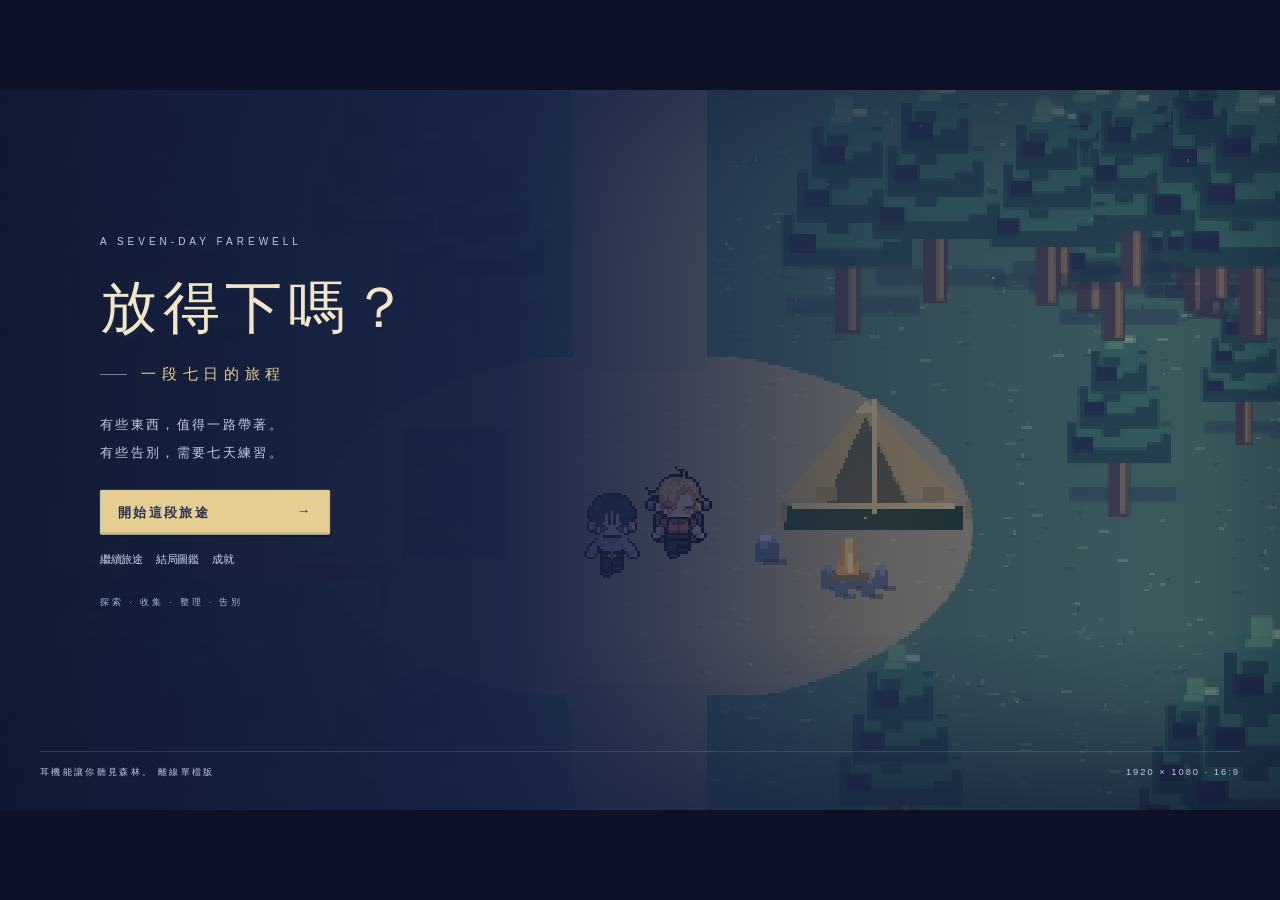
==== commit 34352194: "Publish 2026-10-05" ====
--- a/game.html
+++ b/game.html
@@ -82,7 +82,7 @@
 /* 從起始選單開啟的視窗（讀檔、結局圖鑑）疊在起始畫面之上，不露出遊戲 HUD。 */
 #overlay.overtitle{z-index:30}
 </style></head>
-<body><main id="stage" aria-label="探索遊戲畫面"><canvas id="world" width="480" height="270" aria-label="探索地圖"></canvas><div class="vignette"></div><header><div class="brand"><span class="flower">✣</span><div><strong>第七日</strong><small>花 仍 會 開</small></div><span class="divider"></span><span id="location">營區基地<small>FOREST'S EDGE</small></span></div><div class="daybox"><span class="sun">☼</span><div><span id="day">第一日</span><small id="time">晨光 · 06:00</small></div><div id="days">● ○ ○ ○ ○ ○ ○</div></div><nav><button id="sound" title="切換聲音" aria-label="切換聲音">♫</button><button id="fullscreen" title="全螢幕" aria-label="全螢幕">⛶</button><button id="menu" title="選單 Esc" aria-label="選單">☰</button></nav></header><aside id="quest"><div class="eyebrow">今日的約定 <span id="questDay">01 / 07</span></div><h2 id="questTitle">收集木材</h2><p id="questText">沿著小徑，找一些能用的東西。</p><div class="questline"><span>◇</span><span id="questSub">完成木材組件（上）</span></div></aside><div id="exitlabel">森林小徑 <span>↑</span></div><div id="bubble" hidden></div><div id="interact" hidden><kbd>F</kbd><span></span></div><aside id="mapcard"><div>探索地圖 <small id="mapcount">01 / 04</small></div><div class="mapstrip"><i></i><i></i><i></i><i class="active"></i></div><p id="maphint">森林邊緣的一小片平地</p></aside><div id="toast" role="status"></div><footer><div class="controls"><span><kbd>W A S D</kbd> / <kbd>↑ ↓ ← →</kbd> 移動</span><span><kbd>Shift</kbd> 衝刺</span><span><kbd>F</kbd> 互動</span><span><kbd>E</kbd> 背包</span><span><kbd>Esc</kbd> 選單</span></div><button id="bagbtn"><span>▣</span> 旅人的背包 <small id="bagcount">7 / 36</small><kbd>E</kbd></button></footer><div id="westexit"></div><div id="southexit"></div><div id="fade" aria-hidden="true"></div><div id="overlay" hidden></div><div id="dialogue" hidden></div><div id="intro"><div class="introinner"><div class="eyebrow">A SEVEN-DAY FAREWELL</div><h1 class="intro-symbol">放得下嗎？</h1><div class="subtitle"><span></span>一段七日的旅程<span></span></div><p>有些東西，值得一路帶著。<br>有些告別，需要七天練習。</p><button class="primary" id="start">開始這段旅途 <span>→</span></button><button class="textbutton" id="continue">繼續旅途</button><button class="textbutton" id="gallery">結局圖鑑</button><small>探索 · 收集 · 整理 · 告別</small></div><div class="introfoot">耳機能讓你聽見森林。 離線單檔版<span>1920 × 1080 · 16:9</span></div></div></main><script type="application/json" id="asset-manifest">{"images":{"background.camp":{"src":null},"background.forest":{"src":null},"background.monastery":{"src":null},"background.grassland":{"src":null},"background.empty-camp":{"src":null},"background.return-camp":{"src":null},"character.tana":{"src":null,"frameWidth":21,"frameHeight":33,"frames":6,"fps":8,"displayWidth":null,"displayHeight":null,"nativeSize":true,"walkDirectory":"characters/taana","walkFrames":{"down":["[data-uri]","[data-uri]","[data-uri]","[data-uri]","[data-uri]","[data-uri]"],"left":["[data-uri]","[data-uri]","[data-uri]","[data-uri]","[data-uri]","[data-uri]"],"right":["[data-uri]","[data-uri]","[data-uri]","[data-uri]","[data-uri]","[data-uri]"],"up":["[data-uri]","[data-uri]","[data-uri]","[data-uri]","[data-uri]","[data-uri]"]}},"character.colin":{"src":null,"frameWidth":25,"frameHeight":36,"frames":6,"fps":8,"displayWidth":25,"displayHeight":36,"walkDirectory":"characters/colyn","walkFrames":{"down":["[data-uri]","[data-uri]","[data-uri]","[data-uri]","[data-uri]","[data-uri]"],"left":["[data-uri]","[data-uri]","[data-uri]","[data-uri]","[data-uri]","[data-uri]"],"right":["[data-uri]","[data-uri]","[data-uri]","[data-uri]","[data-uri]","[data-uri]"],"up":["[data-uri]","[data-uri]","[data-uri]","[data-uri]","[data-uri]","[data-uri]"]}},"portrait.tana":{"src":null},"portrait.colin":{"src":null},"cutscene.soul":{"src":null},"ending.relics":{"src":null},"ending.john-doe":{"src":null},"ending.love":{"src":null},"ending.return":{"src":null},"ending.farewell":{"src":null},"item.branch":{"src":null},"item.plank":{"src":null},"item.timber":{"src":null},"item.scrap":{"src":null},"item.silver":{"src":null},"item.cloth":{"src":null},"item.silk":{"src":null},"item.coat":{"src":null},"item.scissors":{"src":null},"item.seed":{"src":null},"item.flower":{"src":null},"item.ring":{"src":null},"item.book":{"src":null},"item.ribbon":{"src":null},"item.letter":{"src":null},"item.wreath":{"src":null},"item.nametag":{"src":null},"item.score":{"src":null},"item.gem":{"src":null},"item.poisonflower":{"src":null},"item.pebble":{"src":null},"prop.tent":{"src":null},"prop.fire":{"src":null},"prop.workbench":{"src":null},"item.wood":{"src":null},"item.metal":{"src":null},"item.fineMetal":{"src":null},"item.bentNails":{"src":null},"item.nails":{"src":null},"item.fineNails":{"src":null},"item.rag":{"src":null},"item.toxicSeed":{"src":null},"item.edibleSeed":{"src":null},"item.oldBook":{"src":null},"item.fineLath":{"src":null},"item.woodPeg":{"src":null},"item.poetry":{"src":null}},"audio":{"forest":{"src":null,"loop":true},"fire":{"src":null,"loop":true},"pickup":{"src":null},"craft":{"src":null},"ending":{"src":null}}}</script><script>const factories={"scripts/main.js":async function(exports,require){
+<body><main id="stage" aria-label="探索遊戲畫面"><canvas id="world" width="480" height="270" aria-label="探索地圖"></canvas><div class="vignette"></div><header><div class="brand"><span class="flower">✣</span><div><strong>第七日</strong><small>花 仍 會 開</small></div><span class="divider"></span><span id="location">營區基地<small>FOREST'S EDGE</small></span></div><div class="daybox"><span class="sun">☼</span><div><span id="day">第一日</span><small id="time">晨光 · 06:00</small></div><div id="days">● ○ ○ ○ ○ ○ ○</div></div><nav><button id="sound" title="切換聲音" aria-label="切換聲音">♫</button><button id="fullscreen" title="全螢幕" aria-label="全螢幕">⛶</button><button id="menu" title="選單 Esc" aria-label="選單">☰</button></nav></header><aside id="quest"><div class="eyebrow">今日的約定 <span id="questDay">01 / 07</span></div><h2 id="questTitle">收集木材</h2><p id="questText">沿著小徑，找一些能用的東西。</p><div class="questline"><span>◇</span><span id="questSub">完成木材組件（上）</span></div></aside><div id="exitlabel">森林小徑 <span>↑</span></div><div id="bubble" hidden></div><div id="interact" hidden><kbd>F</kbd><span></span></div><aside id="mapcard"><div>探索地圖 <small id="mapcount">01 / 04</small></div><div class="mapstrip"><i></i><i></i><i></i><i class="active"></i></div><p id="maphint">森林邊緣的一小片平地</p></aside><div id="toast" role="status"></div><footer><div class="controls"><span><kbd>W A S D</kbd> / <kbd>↑ ↓ ← →</kbd> 移動</span><span><kbd>Shift</kbd> 衝刺</span><span><kbd>F</kbd> 互動</span><span><kbd>E</kbd> 背包</span><span><kbd>Esc</kbd> 選單</span></div><button id="bagbtn"><span>▣</span> 旅人的背包 <small id="bagcount">7 / 36</small><kbd>E</kbd></button></footer><div id="westexit"></div><div id="southexit"></div><div id="fade" aria-hidden="true"></div><div id="overlay" hidden></div><div id="dialogue" hidden></div><div id="intro"><div class="introinner"><div class="eyebrow">A SEVEN-DAY FAREWELL</div><h1 class="intro-symbol">放得下嗎？</h1><div class="subtitle"><span></span>一段七日的旅程<span></span></div><p>有些東西，值得一路帶著。<br>有些告別，需要七天練習。</p><button class="primary" id="start">開始這段旅途 <span>→</span></button><button class="textbutton" id="continue">繼續旅途</button><button class="textbutton" id="gallery">結局圖鑑</button><button class="textbutton" id="titleachievements">成就</button><small>探索 · 收集 · 整理 · 告別</small></div><div class="introfoot">耳機能讓你聽見森林。 離線單檔版<span>1920 × 1080 · 16:9</span></div></div></main><script type="application/json" id="asset-manifest">{"images":{"background.camp":{"src":null},"background.forest":{"src":null},"background.monastery":{"src":null},"background.grassland":{"src":null},"background.empty-camp":{"src":null},"background.return-camp":{"src":null},"character.tana":{"src":null,"frameWidth":21,"frameHeight":33,"frames":6,"fps":8,"displayWidth":null,"displayHeight":null,"nativeSize":true,"walkDirectory":"characters/taana","walkFrames":{"down":["[data-uri]","[data-uri]","[data-uri]","[data-uri]","[data-uri]","[data-uri]"],"left":["[data-uri]","[data-uri]","[data-uri]","[data-uri]","[data-uri]","[data-uri]"],"right":["[data-uri]","[data-uri]","[data-uri]","[data-uri]","[data-uri]","[data-uri]"],"up":["[data-uri]","[data-uri]","[data-uri]","[data-uri]","[data-uri]","[data-uri]"]}},"character.colin":{"src":null,"frameWidth":25,"frameHeight":36,"frames":6,"fps":8,"displayWidth":25,"displayHeight":36,"walkDirectory":"characters/colyn","walkFrames":{"down":["[data-uri]","[data-uri]","[data-uri]","[data-uri]","[data-uri]","[data-uri]"],"left":["[data-uri]","[data-uri]","[data-uri]","[data-uri]","[data-uri]","[data-uri]"],"right":["[data-uri]","[data-uri]","[data-uri]","[data-uri]","[data-uri]","[data-uri]"],"up":["[data-uri]","[data-uri]","[data-uri]","[data-uri]","[data-uri]","[data-uri]"]}},"portrait.tana":{"src":null},"portrait.colin":{"src":null},"cutscene.soul":{"src":null},"ending.relics":{"src":null},"ending.john-doe":{"src":null},"ending.love":{"src":null},"ending.return":{"src":null},"ending.farewell":{"src":null},"item.branch":{"src":null},"item.plank":{"src":null},"item.timber":{"src":null},"item.scrap":{"src":null},"item.silver":{"src":null},"item.cloth":{"src":null},"item.silk":{"src":null},"item.coat":{"src":null},"item.scissors":{"src":null},"item.seed":{"src":null},"item.flower":{"src":null},"item.ring":{"src":null},"item.book":{"src":null},"item.ribbon":{"src":null},"item.letter":{"src":null},"item.wreath":{"src":null},"item.nametag":{"src":null},"item.score":{"src":null},"item.gem":{"src":null},"item.poisonflower":{"src":null},"item.pebble":{"src":null},"prop.tent":{"src":null},"prop.fire":{"src":null},"prop.workbench":{"src":null},"item.wood":{"src":null},"item.metal":{"src":null},"item.fineMetal":{"src":null},"item.bentNails":{"src":null},"item.nails":{"src":null},"item.fineNails":{"src":null},"item.rag":{"src":null},"item.toxicSeed":{"src":null},"item.edibleSeed":{"src":null},"item.oldBook":{"src":null},"item.fineLath":{"src":null},"item.woodPeg":{"src":null},"item.poetry":{"src":null}},"audio":{"forest":{"src":null,"loop":true},"fire":{"src":null,"loop":true},"pickup":{"src":null},"craft":{"src":null},"ending":{"src":null}}}</script><script>const factories={"scripts/main.js":async function(exports,require){
 const {initRelationships}=require("scripts/systems/relationships.js");
 const {initStory}=require("scripts/systems/story.js");
 const {loadAssets}=require("scripts/rendering/assets.js");
@@ -103,6 +103,7 @@
 const {applyChoice}=require("scripts/core/catalog.js");
 const {burnedGift,talkTier,availableTalks,rotatingChoices}=require("scripts/core/relationship-rules.js");
 const Core=require("scripts/core/rules.js");
+const {readRecord,addRecord,ACHIEVEMENTS_KEY}=require("scripts/core/records.js");
 const {game,$,$$,panel,closePanel,say,bubble,hud}=require("scripts/systems/journey.js");
 
 const sample=a=>a[Math.floor(Math.random()*a.length)];
@@ -120,7 +121,8 @@
   el.classList.add('show');
   setTimeout(()=>{el.classList.remove('show');setTimeout(()=>{awardActive=false;showAward()},650)},7000);
 }
-function unlock(id){const a=game.state.achievements;if(!a.includes(id)){a.push(id);awardQueue.push(id);showAward()}}
+// 成就跨存檔記錄；任何一次旅程達成過就不再重複通知。
+function unlock(id){const a=game.state.achievements,fresh=!a.includes(id)&&!readRecord(ACHIEVEMENTS_KEY).includes(id);if(!a.includes(id))a.push(id);addRecord(ACHIEVEMENTS_KEY,id);if(fresh){awardQueue.push(id);showAward()}}
 function syncFollowing(){const s=game.state;if(s.affinity>=60)s.stayingToday=false;if(s.affinity<50){s.ax=287;s.ay=189;game.trail=[]}}
 function changeAffinity(delta){const s=game.state;s.affinity=Math.max(0,Math.min(100,s.affinity+delta));syncFollowing()}
 function recordBurn(it){
@@ -1276,6 +1278,13 @@
 }
 
 Object.assign(exports,{defs,rotate,capacity,cells,fits,make,placeFirst,newState,wear,quality,loot});
+},"scripts/core/records.js":function(exports,require){
+// 跨存檔保留的紀錄（已達成的結局、成就），與存讀檔分開，存在目前的瀏覽器。
+const ENDINGS_KEY='seventh-endings',ACHIEVEMENTS_KEY='seventh-achievements';
+function readRecord(key){try{const v=JSON.parse(localStorage.getItem(key));return Array.isArray(v)?v:[]}catch{return[]}}
+function addRecord(key,id){const list=readRecord(key);if(list.includes(id))return false;try{localStorage.setItem(key,JSON.stringify([...list,id]))}catch{}return true}
+
+Object.assign(exports,{ENDINGS_KEY,readRecord,addRecord});
 },"scripts/systems/journey.js":function(exports,require){
 const {canWalk,portal,travelBlock,gameMinutes,dusk}=require("scripts/core/world-rules.js");
 const {followStep}=require("scripts/core/following.js");
@@ -1393,7 +1402,7 @@
  options[i<0?0:(i+(backwards?-1:1)+options.length)%options.length].focus();return true;
 }
 function interact(){let near=game.near,s=game.state;if(!near){bubble(s.day===7?'去花圃吧。':'走近一點。');return}tone(392,.08);if(near.kind==='loot'){game.pending={point:near,item:Core.make(near.key,++s.serial)};game.actions.inventory('pickup');return}if(near.kind==='fire')game.actions.inventory('fire');if(near.kind==='garden')s.day===7?game.actions.burial():game.actions.garden();if(near.kind==='work')game.actions.work();if(near.kind==='tent')game.actions.sleep();if(near.kind==='talk')game.actions.talk()}
-function initJourney(){resize();addEventListener('resize',resize);$('#dialogue').onclick=nextLine;$('#start').onclick=startJourney;$('#continue').onclick=()=>game.actions.slots('load');$('#gallery').onclick=()=>game.actions.gallery();$('#bagbtn').onclick=()=>{if(game.state.started&&!game.dialogues.length&&!game.mode)game.actions.inventory()};$('#menu').onclick=()=>{if(game.state.started&&!game.dialogues.length&&!game.mode)game.actions.menu()};$('#fullscreen').onclick=()=>{if(document.fullscreenElement)document.exitFullscreen();else document.documentElement.requestFullscreen().catch(()=>toast('這個瀏覽器目前不支援全螢幕。'))};$('#sound').onclick=()=>{game.soundOn=!game.soundOn;syncAudio(game.soundOn,game.volume);if(game.soundOn)playAsset('forest',game.volume);$('#sound').style.opacity=game.soundOn?1:.45;tone(440);toast(game.soundOn?'森林的聲音已開啟':'聲音已關閉')};world.addEventListener('pointerdown',e=>{if(!game.state.started||game.mode||game.dialogues.length)return;let r=world.getBoundingClientRect();game.target={x:(e.clientX-r.left)/r.width*480,y:(e.clientY-r.top)/r.height*270}});
+function initJourney(){resize();addEventListener('resize',resize);$('#dialogue').onclick=nextLine;$('#start').onclick=startJourney;$('#continue').onclick=()=>game.actions.slots('load');$('#gallery').onclick=()=>game.actions.gallery();$('#titleachievements').onclick=()=>game.actions.achievements();$('#bagbtn').onclick=()=>{if(game.state.started&&!game.dialogues.length&&!game.mode)game.actions.inventory()};$('#menu').onclick=()=>{if(game.state.started&&!game.dialogues.length&&!game.mode)game.actions.menu()};$('#fullscreen').onclick=()=>{if(document.fullscreenElement)document.exitFullscreen();else document.documentElement.requestFullscreen().catch(()=>toast('這個瀏覽器目前不支援全螢幕。'))};$('#sound').onclick=()=>{game.soundOn=!game.soundOn;syncAudio(game.soundOn,game.volume);if(game.soundOn)playAsset('forest',game.volume);$('#sound').style.opacity=game.soundOn?1:.45;tone(440);toast(game.soundOn?'森林的聲音已開啟':'聲音已關閉')};world.addEventListener('pointerdown',e=>{if(!game.state.started||game.mode||game.dialogues.length)return;let r=world.getBoundingClientRect();game.target={x:(e.clientX-r.left)/r.width*480,y:(e.clientY-r.top)/r.height*270}});
 addEventListener('keydown',e=>{if(['ArrowUp','ArrowDown','ArrowLeft','ArrowRight',' ','Tab'].includes(e.key)&&game.state.started)e.preventDefault();let k=e.code?.startsWith('Key')?e.code.slice(3).toLowerCase():e.key.length===1?e.key.toLowerCase():e.key;if(game.mode==='soul'){if(k==='f'){game.keys.f=true;e.preventDefault()}return}if(['cinematic','farewell'].includes(game.mode)&&!game.dialogues.length)return;if(e.repeat&&['f','e','r','Escape',' '].includes(k))return;if(game.dialogues.length){if(['f',' ','Enter','Escape'].includes(k))nextLine();return}if(handleChoiceKey(e,k))return;if(!game.state.started){if(k==='Escape'&&game.mode)closePanel();return}if(k==='Escape'){game.mode?closePanel():game.actions.menu();return}if(k==='e'&&!['craft','assembly','result','cinematic','soul','farewell','ending'].includes(game.mode)){game.mode?closePanel():game.actions.inventory();return}if(k==='r'&&['bag','pickup','fire','craft'].includes(game.mode)){game.actions.rotateSelected();return}if(k==='f'&&!game.mode){interact();return}if(k==='Tab'&&game.mode){let f=$$('#overlay button:not(:disabled),#overlay input'),n=f.indexOf(document.activeElement);f[(n+(e.shiftKey?-1:1)+f.length)%f.length]?.focus();return}game.keys[k]=true;if(!game.mode&&['w','a','s','d','ArrowUp','ArrowDown','ArrowLeft','ArrowRight'].includes(k))game.tapKeys[k]=true});addEventListener('keyup',e=>{game.keys[e.code?.startsWith('Key')?e.code.slice(3).toLowerCase():e.key.length===1?e.key.toLowerCase():e.key]=false});addEventListener('blur',()=>{game.keys={};game.tapKeys={};game.target=null});hud();requestAnimationFrame(frame)}
 
 Object.assign(exports,{$,maps,game,resize,toast,bubble,tone,hud,objects,animate,fade,walkScene,startJourney,say,panel,closePanel,confirmAction,iconHTML,paintIcons,initJourney,$$,days,parts});
@@ -1856,6 +1865,7 @@
 const {bloom}=require("scripts/core/catalog.js");
 const {achievementData}=require("scripts/data/achievements.js");
 const {resolveEnding}=require("scripts/core/world-rules.js");
+const {readRecord,addRecord,ENDINGS_KEY,ACHIEVEMENTS_KEY}=require("scripts/core/records.js");
 const {Art}=require("scripts/rendering/art.js");
 const {imageAsset,playAsset}=require("scripts/rendering/assets.js");
 const {game,$,$$,panel,toast,bubble,tone,hud,say,confirmAction,closePanel,iconHTML,paintIcons,walkScene,animate,fade}=require("scripts/systems/journey.js");
@@ -1916,7 +1926,7 @@
  panel('最後的凝視','<div class="actions">'+(relics?'<button id="gravewords">看看墳墓</button>':'<button id="sit" class="primary">再待一會兒</button>'+(!s.graveTalked?'<button id="gravetalk">和墓對話</button>':''))+(canLeave?'<button id="leave">離開這裡</button>':'')+'</div>');
  if($('#gravewords'))$('#gravewords').onclick=()=>{closePanel();game.mode='farewell';bubble('這樣就夠了。');animate(4,()=>{},()=>blackout(endGame))};
  if($('#sit'))$('#sit').onclick=()=>{closePanel();walkScene({x:197,y:164},2,()=>{s.sitting=true;game.sitTime=0;game.mode=''})};
- if($('#gravetalk'))$('#gravetalk').onclick=()=>{s.graveTalked=true;closePanel();game.mode='farewell';const words=['我有一股奇怪的感覺。','這到底是什麼……？','你應該會知道，但我沒辦法問你了。'];let i=0;const next=()=>{if(i===words.length){game.mode='';game.actions.autoSave();return}bubble(words[i++]);animate(5,()=>{},next)};next()};
+ if($('#gravetalk'))$('#gravetalk').onclick=()=>{s.graveTalked=true;closePanel();game.mode='farewell';const words=['我有一股奇怪的感覺。','這到底是什麼……？','你應該會知道，但我沒辦法問你了。'];let i=0;const next=()=>{if(i===words.length){if(s.ending==='john-doe'){animate(3,()=>{},()=>blackout(endGame));return}if(s.ending==='return'){animate(3,()=>{},()=>blackout(returnVisit));return}game.mode='';game.actions.autoSave();return}bubble(words[i++]);animate(5,()=>{},next)};next()};
  if($('#leave'))$('#leave').onclick=()=>{closePanel();bubble('睡吧。');s.direction='right';walkScene({x:510,y:182},7,()=>animate(3,()=>{},()=>blackout(endGame)))};
 }
 // 坐著不動滿 5 秒（由主迴圈呼叫）。
@@ -1935,15 +1945,12 @@
  $('#returnsit').onclick=()=>{closePanel();game.state.sitting=true;game.mode='farewell';animate(5,()=>{},finish)};
  $('#wine').onclick=()=>{closePanel();game.state.pouring=true;animate(2,()=>{},()=>{game.state.pouring=false;bubble('據說把酒撒在墓上，亡者就會記得回來的路。');animate(5,()=>{},()=>{bubble('……但你不喜歡喝酒。');animate(4,()=>{},finish)})})};
 }
-function achievements(){game.mode='achievements';panel('旅途留下的事',achievementData.map(([id,n,d])=>'<div class="achievement '+(game.state.achievements.includes(id)?'earned':'')+'">'+(game.state.achievements.includes(id)?'✦':'◇')+' '+n+'<p class="hint">'+d+'</p></div>').join(''))}
+// 成就跨存檔保留；起始選單與遊戲中的 Esc 選單共用。
+function achievements(){const got=[...new Set([...readRecord(ACHIEVEMENTS_KEY),...(game.state.achievements||[])])];if(!game.state.started)$('#overlay').classList.add('overtitle');game.mode='achievements';panel('旅途留下的事',achievementData.map(([id,n,d])=>'<div class="achievement '+(got.includes(id)?'earned':'')+'">'+(got.includes(id)?'✦':'◇')+' '+n+'<p class="hint">'+d+'</p></div>').join(''),'回憶')}
 function drawGrave(c,s=game.state){
  const ctx=c.getContext('2d'),scene=document.createElement('canvas');scene.width=480;scene.height=270;
  Art.scene(scene.getContext('2d'),0,1,s);ctx.imageSmoothingEnabled=false;ctx.drawImage(scene,112,91,146,110,0,0,c.width,c.height);
 }
-// 已達成的結局跨存檔保留，與存讀檔分開。
-const ENDINGS_KEY='seventh-endings';
-function unlockedEndings(){try{const v=JSON.parse(localStorage.getItem(ENDINGS_KEY));return Array.isArray(v)?v:[]}catch{return[]}}
-function recordEnding(id){const list=unlockedEndings();if(list.includes(id))return;try{localStorage.setItem(ENDINGS_KEY,JSON.stringify([...list,id]))}catch{}}
 // 結局圖：優先使用 assets/endings 的正式圖；否則以墓況暫代（傳入 s 時畫當下的墓，圖鑑則依結局生成並加色調）。
 function endingArt(c,id,s){
  const ctx=c.getContext('2d');if(imageAsset(ctx,'ending.'+id,0,0,c.width,c.height))return;
@@ -1956,7 +1963,7 @@
 }
 // 結局圖文依序淡入；跑完後右下角出現「回到選單」。這個畫面不能關閉，遊戲到此結束。
 function endGame(){
- const s=game.state;s.ended=true;s.sitting=false;s.ending??=resolveEnding(s);game.mode='ending';fade(0,0);recordEnding(s.ending);game.actions.autoSave();playAsset('ending',game.volume);
+ const s=game.state;s.ended=true;s.sitting=false;s.ending??=resolveEnding(s);game.mode='ending';fade(0,0);addRecord(ENDINGS_KEY,s.ending);game.actions.autoSave();playAsset('ending',game.volume);
  const e=endings[s.ending];
  panel(e.title,'<div class="endinglayout endingreveal"><canvas id="endingart" width="640" height="480"></canvas><div><div class="eyebrow">第七日 · 旅途的終點</div><h2>'+e.title+'</h2><p>'+e.text.replaceAll('Ａ','塔納')+'</p><p class="hint">'+s.offerings.length+' 件遺物 · '+s.flowers.filter(v=>v&&s.day>v.plantedDay).length+' 叢花</p></div></div><button id="endmenu" class="primary endmenu">回到選單</button>');
  $('.panelhead').hidden=true;
@@ -1965,22 +1972,23 @@
 }
 // 起始選單的結局圖鑑：未達成的格子留空。
 function gallery(){
- const got=unlockedEndings();$('#overlay').classList.add('overtitle');game.mode='gallery';
+ const got=readRecord(ENDINGS_KEY);$('#overlay').classList.add('overtitle');game.mode='gallery';
  panel('結局圖鑑','<p class="hint">已達成 '+Object.keys(endings).filter(id=>got.includes(id)).length+' / '+Object.keys(endings).length+'</p><div class="endinggallery">'+Object.entries(endings).map(([id,e])=>got.includes(id)?'<button class="endingcell" data-ending="'+id+'"><canvas width="320" height="240"></canvas><span>'+e.title+'</span></button>':'<div class="endingcell locked" aria-label="尚未達成的結局"></div>').join('')+'</div><div id="endingdetail" class="itemdetail"><p>'+(got.length?'選一個結局，重讀它的文字。':'還沒有抵達任何結局。')+'</p></div>','回憶');
  $$('[data-ending]').forEach(b=>{endingArt(b.querySelector('canvas'),b.dataset.ending);b.onclick=()=>{const e=endings[b.dataset.ending];$('#endingdetail').innerHTML='<h3>'+e.title+'</h3><p>'+e.text.replaceAll('Ａ','塔納')+'</p>'}});
 }
 function initFarewell(){Object.assign(game.actions,{garden,burial,achievements,endGame,satAWhile,gallery})}
 
-Object.assign(exports,{unlockedEndings,initFarewell});
+Object.assign(exports,{initFarewell});
 },"scripts/ui/menus.js":function(exports,require){
 const {syncAudio}=require("scripts/rendering/assets.js");
 const Core=require("scripts/core/rules.js");
+const {addRecord,ACHIEVEMENTS_KEY}=require("scripts/core/records.js");
 const {game,$,$$,maps,panel,toast,tone,hud,confirmAction,closePanel}=require("scripts/systems/journey.js");
 const readSave=k=>{try{return JSON.parse(localStorage.getItem(k))}catch{return null}};
 function writeSave(k,v){try{localStorage.setItem(k,JSON.stringify(v));return true}catch{toast('無法儲存：瀏覽器儲存空間不足或已停用。');return false}}
 function autoSave(){writeSave('seventh-autosave',{state:JSON.parse(JSON.stringify(game.state)),thumb:$('#world').toDataURL('image/png'),date:Date.now()})}
 function validSave(s){return s&&[1,2].includes(s.version)&&Number.isInteger(s.day)&&s.day>=1&&s.day<=7&&Number.isInteger(s.map)&&s.map>=0&&s.map<=3&&Array.isArray(s.bag)&&s.bag.every(i=>Core.defs[i.key]&&Array.isArray(i.shape))&&Array.isArray(s.parts)}
-function loadData(d){if(!validSave(d?.state)){toast('這份存檔無法讀取。');return}game.state={...Core.newState(),...JSON.parse(JSON.stringify(d.state))};game.state.flowers=Array.from({length:12},(_,i)=>typeof game.state.flowers[i]==='object'?game.state.flowers[i]:game.state.flowers[i]?{plantedDay:game.state.day-1}:null);migrateItems(game.state);game.state.started=true;game.mode='';game.selected=null;game.pending=null;game.craft=null;$('#overlay').hidden=true;$('#overlay').classList.remove('overtitle');$('#intro').hidden=true;game.keys={};game.target=null;hud();toast('已讀取旅程。');if(game.state.ended)game.actions.endGame();else if(game.state.day===7&&!game.state.soulTaken)game.actions.soulScene()}
+function loadData(d){if(!validSave(d?.state)){toast('這份存檔無法讀取。');return}game.state={...Core.newState(),...JSON.parse(JSON.stringify(d.state))};game.state.flowers=Array.from({length:12},(_,i)=>typeof game.state.flowers[i]==='object'?game.state.flowers[i]:game.state.flowers[i]?{plantedDay:game.state.day-1}:null);migrateItems(game.state);game.state.started=true;game.mode='';game.selected=null;game.pending=null;game.craft=null;$('#overlay').hidden=true;$('#overlay').classList.remove('overtitle');for(const id of game.state.achievements||[])addRecord(ACHIEVEMENTS_KEY,id);$('#intro').hidden=true;game.keys={};game.target=null;hud();toast('已讀取旅程。');if(game.state.ended)game.actions.endGame();else if(game.state.day===7&&!game.state.soulTaken)game.actions.soulScene()}
 function migrateItems(s){
  const older=s.version===1;s.version=2;
  for(const it of [...s.bag,...s.gifted]){const d=Core.defs[it.key];if(!d)continue;
